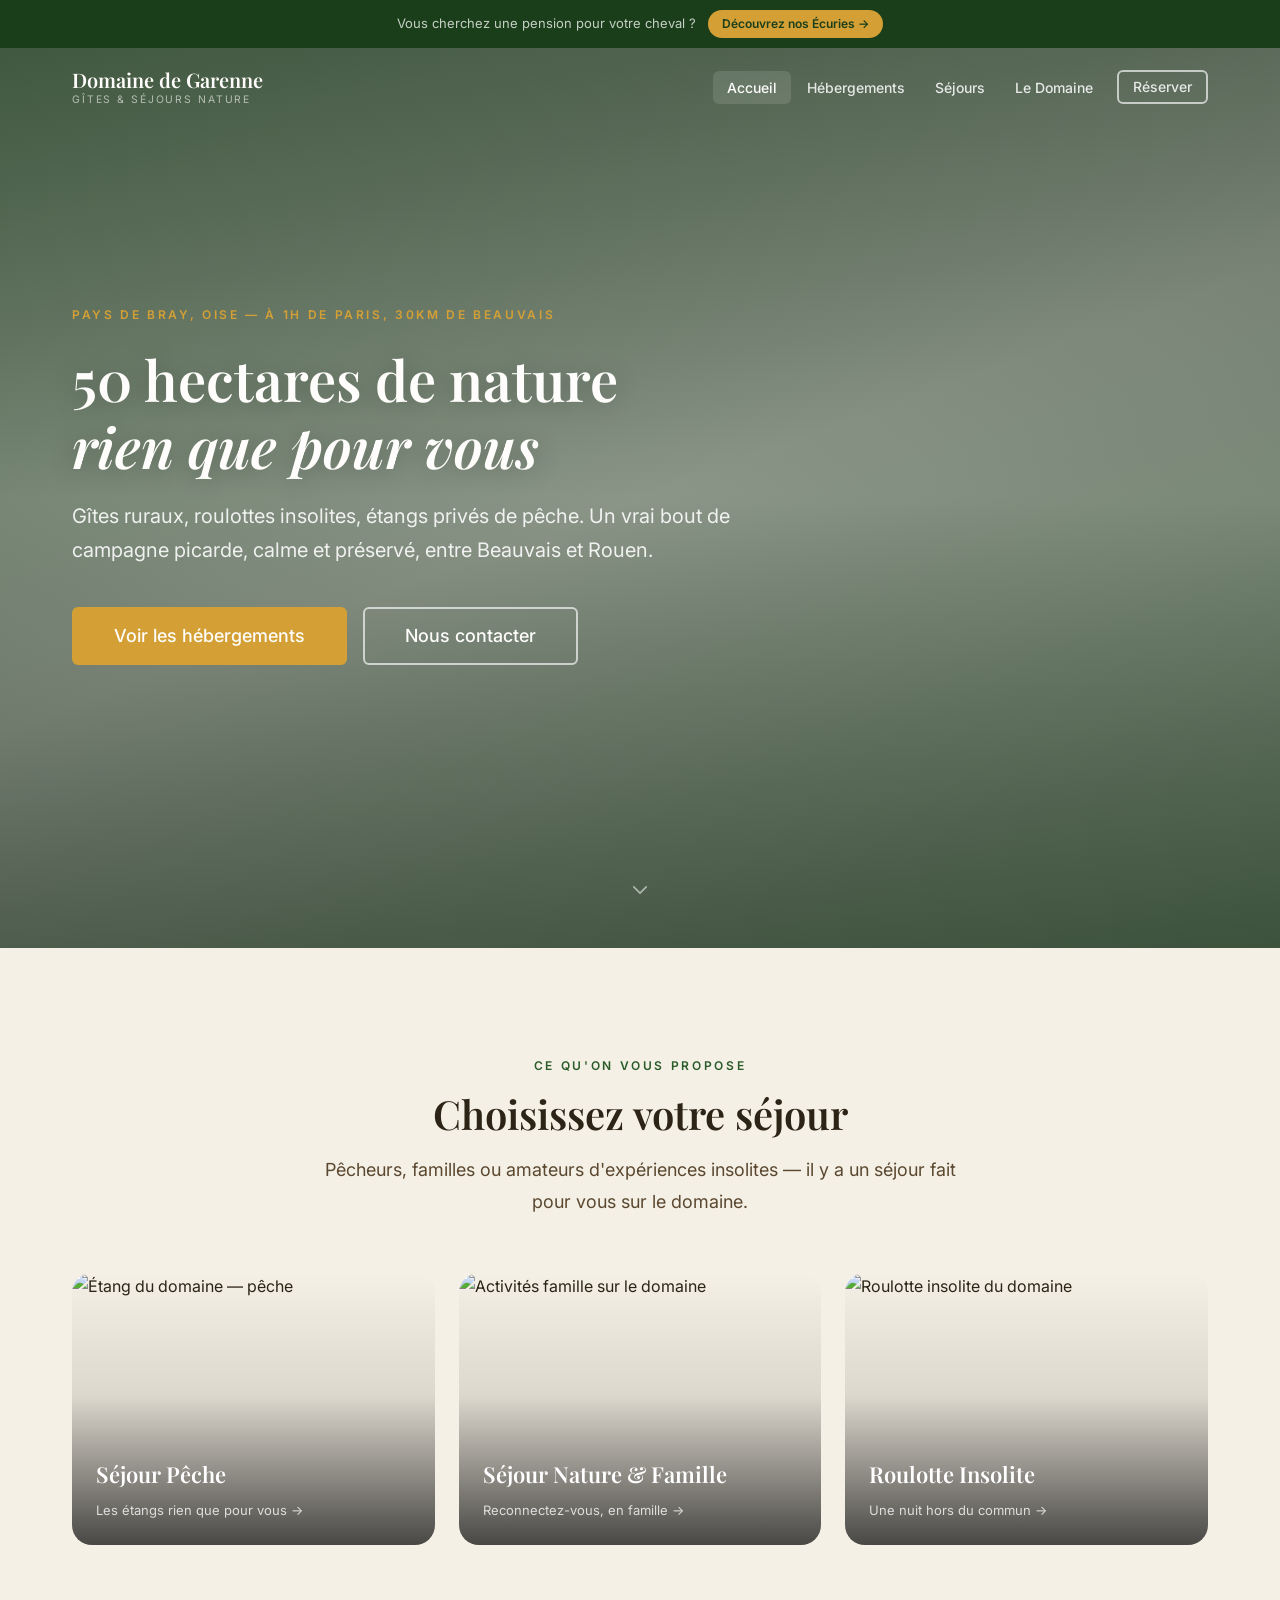
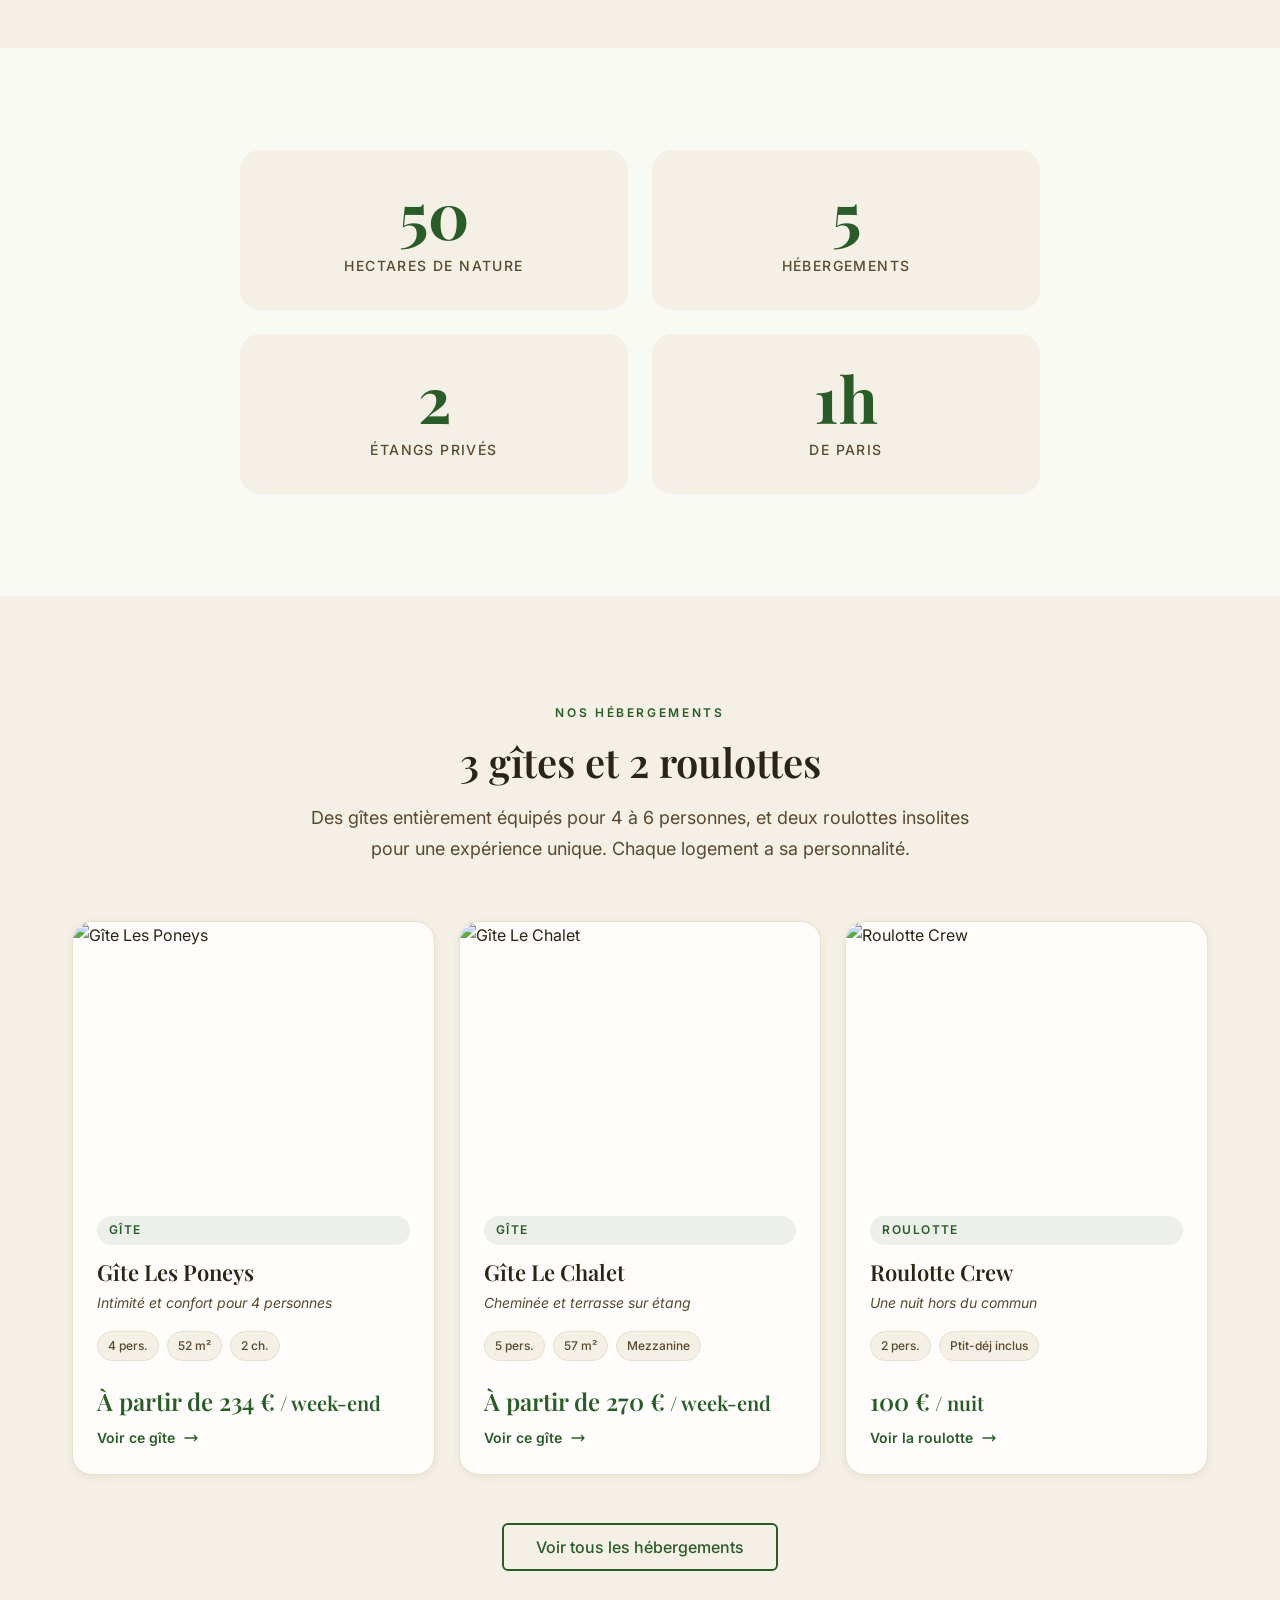
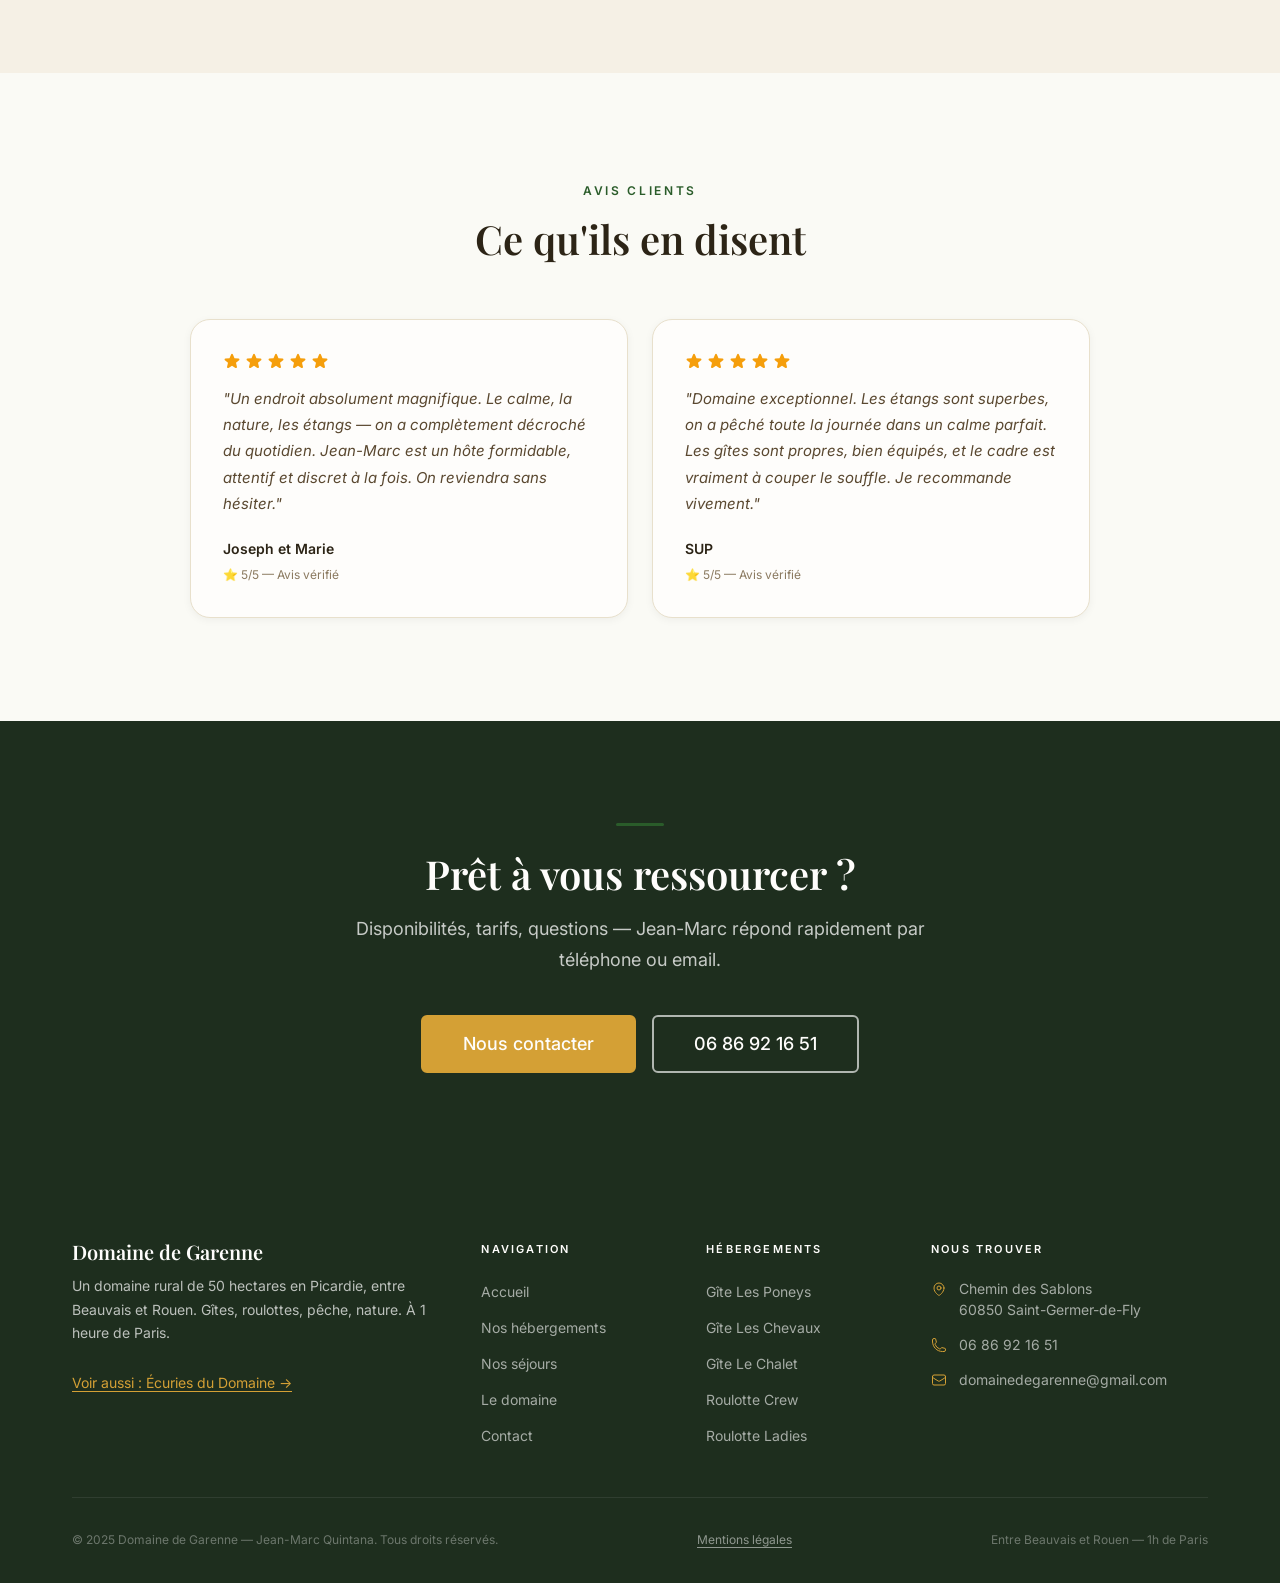
==== sites/gites/index.html @ 54edc9c7 "feat(seo): round out on-page SEO — www canonicalization, OG, breadcrumbs - Canonicalize all gîtes UR" ====
<!DOCTYPE html>
<html lang="fr">
<head>
  <meta charset="UTF-8">
  <meta name="viewport" content="width=device-width, initial-scale=1.0">

  <title>Gîtes du Domaine de Garenne — Pêche & Nature à 1h de Paris</title>
  <meta name="description" content="50 hectares de nature en Pays de Bray, à 1h de Paris. Gîtes ruraux, roulottes insolites, pêche en étangs privés. Accueil familial à Saint-Germer-de-Fly (Oise), entre Beauvais et Rouen.">
  <meta name="keywords" content="gîte Oise, gîte Picardie, pêche Normandie, location vacances nature, roulotte insolite, Saint-Germer-de-Fly">
  <link rel="canonical" href="https://www.domainedegarenne.com/">

  <!-- Open Graph -->
  <meta property="og:type" content="website">
  <meta property="og:locale" content="fr_FR">
  <meta property="og:site_name" content="Gîtes du Domaine de Garenne">
  <meta property="og:url" content="https://www.domainedegarenne.com/">
  <meta property="og:title" content="Gîtes du Domaine de Garenne — 50 hectares de nature à 1h de Paris">
  <meta property="og:description" content="Gîtes ruraux, roulottes insolites, pêche en étangs privés. Un havre de paix en Picardie entre Beauvais et Rouen.">
  <meta property="og:image" content="https://image.jimcdn.com/app/cms/image/transf/none/path/s24de99a107f22e16/backgroundarea/idbaafeb1fdd1b8c5/version/1564490422/image.jpg">
  <meta property="og:image:alt" content="Gîtes du Domaine de Garenne — vue du domaine">

  <meta name="twitter:card" content="summary_large_image">
  <meta name="twitter:title" content="Gîtes du Domaine de Garenne — Nature à 1h de Paris">
  <meta name="twitter:description" content="Gîtes ruraux, roulottes insolites, pêche en étang privé. 50 hectares en Picardie entre Beauvais et Rouen.">
  <meta name="twitter:image" content="https://image.jimcdn.com/app/cms/image/transf/none/path/s24de99a107f22e16/backgroundarea/idbaafeb1fdd1b8c5/version/1564490422/image.jpg">

  <!-- Schema.org — LodgingBusiness -->
  <script type="application/ld+json">
  {
    "@context": "https://schema.org",
    "@type": ["LodgingBusiness", "LocalBusiness"],
    "name": "Gîtes du Domaine de Garenne",
    "description": "Gîtes ruraux et roulottes insolites en pleine nature picarde. 50 hectares, étangs privés, pêche, vélos, familles bienvenues.",
    "url": "https://www.domainedegarenne.com",
    "telephone": "+33686921651",
    "address": {
      "@type": "PostalAddress",
      "streetAddress": "Chemin des Sablons",
      "addressLocality": "Saint-Germer-de-Fly",
      "postalCode": "60850",
      "addressRegion": "Oise",
      "addressCountry": "FR"
    },
    "geo": {
      "@type": "GeoCoordinates",
      "latitude": 49.4391,
      "longitude": 1.7695
    },
    "priceRange": "€€",
    "amenityFeature": [
      { "@type": "LocationFeatureSpecification", "name": "Pêche en étang privé", "value": true },
      { "@type": "LocationFeatureSpecification", "name": "Prêt de vélos", "value": true },
      { "@type": "LocationFeatureSpecification", "name": "Wi-Fi", "value": true },
      { "@type": "LocationFeatureSpecification", "name": "Barbecue", "value": true }
    ],
    "aggregateRating": {
      "@type": "AggregateRating",
      "ratingValue": "5",
      "reviewCount": "2"
    }
  }
  </script>

  <!-- Favicon SVG inline -->
  <link rel="icon" type="image/svg+xml" href="/favicon.svg">
  <link rel="apple-touch-icon" href="/favicon.svg">

  <!-- Google Fonts -->
  <link rel="preconnect" href="https://fonts.googleapis.com">
  <link rel="preconnect" href="https://fonts.gstatic.com" crossorigin>
  <link href="https://fonts.googleapis.com/css2?family=Playfair+Display:ital,wght@0,400;0,600;0,700;1,400;1,600&family=Inter:wght@300;400;500;600&display=swap" rel="stylesheet">

  <!-- Styles -->
  <link rel="stylesheet" href="css/styles.css?v=2">
</head>
<body>

  <!-- Bannière site sœur -->
  <div class="top-banner">
    <p>Vous cherchez une pension pour votre cheval ? <a href="https://ecuries.domainedegarenne.com">Découvrez nos Écuries →</a></p>
  </div>

  <!-- Navigation -->
  <header>
    <nav class="nav nav--transparent" aria-label="Navigation principale">
      <div class="container">
        <div class="nav__inner">

          <a href="index.html" class="nav__logo" aria-label="Accueil — Domaine de Garenne">
            Domaine de Garenne
            <small>Gîtes & Séjours Nature</small>
          </a>

          <ul class="nav__links" role="list">
            <li><a href="index.html" class="nav__link" data-nav-link>Accueil</a></li>
            <li><a href="hebergements.html" class="nav__link" data-nav-link>Hébergements</a></li>
            <li><a href="sejours.html" class="nav__link" data-nav-link>Séjours</a></li>
            <li><a href="domaine.html" class="nav__link" data-nav-link>Le Domaine</a></li>
            <li><a href="contact.html" class="nav__link nav__cta btn btn-outline-white btn-sm" data-nav-link>Réserver</a></li>
          </ul>

          <button class="nav__hamburger" aria-label="Ouvrir le menu" aria-expanded="false" aria-controls="mobile-menu">
            <span></span><span></span><span></span>
          </button>
        </div>
      </div>
    </nav>

    <!-- Menu mobile -->
    <nav id="mobile-menu" class="nav__mobile" aria-label="Menu mobile">
      <a href="index.html" class="nav__mobile-link">Accueil</a>
      <a href="hebergements.html" class="nav__mobile-link">Hébergements</a>
      <a href="sejours.html" class="nav__mobile-link">Séjours</a>
      <a href="domaine.html" class="nav__mobile-link">Le Domaine</a>
      <a href="contact.html" class="nav__mobile-link">Contact & Réservation</a>
      <p class="nav__mobile-phone"><a href="tel:+33686921651">06 86 92 16 51</a></p>
      <p class="nav__mobile-sister">Nos écuries : <a href="https://ecuries.domainedegarenne.com">ecuries.domainedegarenne.com</a></p>
    </nav>
  </header>

  <main>

    <!-- ===== HERO ===== -->
    <section class="hero hero--photo" aria-label="Présentation du domaine" style="background-image:url('https://image.jimcdn.com/app/cms/image/transf/none/path/s24de99a107f22e16/backgroundarea/idbaafeb1fdd1b8c5/version/1564490422/image.jpg');">
      <div class="hero__overlay"></div>

      <div class="hero__content">
        <div class="container">
          <p class="hero__label anim-1">Pays de Bray, Oise — À 1h de Paris, 30km de Beauvais</p>
          <h1 class="hero__title anim-2">
            50 hectares de nature<br>
            <em>rien que pour vous</em>
          </h1>
          <p class="hero__subtitle anim-3">
            Gîtes ruraux, roulottes insolites, étangs privés de pêche.
            Un vrai bout de campagne picarde, calme et préservé, entre Beauvais et Rouen.
          </p>
          <div class="hero__actions anim-4">
            <a href="hebergements.html" class="btn btn-accent btn-lg">Voir les hébergements</a>
            <a href="contact.html" class="btn btn-outline-white btn-lg">Nous contacter</a>
          </div>
        </div>
      </div>

      <button class="hero__scroll" aria-label="Défiler vers le contenu">
        <svg xmlns="http://www.w3.org/2000/svg" fill="none" viewBox="0 0 24 24" stroke-width="2" stroke="currentColor">
          <path stroke-linecap="round" stroke-linejoin="round" d="m19.5 8.25-7.5 7.5-7.5-7.5" />
        </svg>
      </button>
    </section>

    <!-- ===== 3 SÉJOURS TYPES ===== -->
    <section class="section section-alt" id="sejours-apercu">
      <div class="container">
        <div class="section-header reveal">
          <p class="section-header__label">Ce qu'on vous propose</p>
          <h2 class="section-header__title">Choisissez votre séjour</h2>
          <p class="section-header__lead">
            Pêcheurs, familles ou amateurs d'expériences insolites — il y a un séjour fait pour vous sur le domaine.
          </p>
        </div>

        <div class="grid-3">

          <!-- Pêche -->
          <a href="sejours.html#sejour-peche" class="card-sejour-preview reveal" style="text-decoration:none;">
            <img src="https://image.jimcdn.com/app/cms/image/transf/none/path/s24de99a107f22e16/image/i34cbed6a4f7b397c/version/1570009641/image.jpg" alt="Étang du domaine — pêche">
            <div class="card-sejour-preview__overlay">
              <p class="card-sejour-preview__title">Séjour Pêche</p>
              <p class="card-sejour-preview__sub">Les étangs rien que pour vous →</p>
            </div>
          </a>

          <!-- Famille -->
          <a href="sejours.html#sejour-famille" class="card-sejour-preview reveal" style="text-decoration:none;">
            <img src="https://image.jimcdn.com/app/cms/image/transf/none/path/s24de99a107f22e16/image/iaf3ffbf04237d474/version/1570009641/image.jpg" alt="Activités famille sur le domaine">
            <div class="card-sejour-preview__overlay">
              <p class="card-sejour-preview__title">Séjour Nature & Famille</p>
              <p class="card-sejour-preview__sub">Reconnectez-vous, en famille →</p>
            </div>
          </a>

          <!-- Roulotte -->
          <a href="sejours.html#sejour-roulotte" class="card-sejour-preview reveal" style="text-decoration:none;">
            <img src="https://image.jimcdn.com/app/cms/image/transf/none/path/s24de99a107f22e16/image/i2bae39c1472f5c44/version/1564500258/image.png" alt="Roulotte insolite du domaine">
            <div class="card-sejour-preview__overlay">
              <p class="card-sejour-preview__title">Roulotte Insolite</p>
              <p class="card-sejour-preview__sub">Une nuit hors du commun →</p>
            </div>
          </a>

        </div>
      </div>
    </section>

    <!-- ===== CHIFFRES CLÉS ===== -->
    <section class="section">
      <div class="container">
        <div style="display:grid; grid-template-columns: repeat(2, 1fr); gap:1.5rem; max-width:800px; margin:0 auto;" class="reveal">

          <div style="text-align:center; padding:2rem; background:var(--c-bg-warm); border-radius:1.25rem;">
            <div style="font-family:'Playfair Display',serif; font-size:clamp(2.5rem,6vw,4rem); font-weight:700; color:var(--c-primary); line-height:1;">50</div>
            <div style="font-size:0.875rem; color:var(--c-text-mid); margin-top:0.5rem; text-transform:uppercase; letter-spacing:0.1em; font-weight:500;">Hectares de nature</div>
          </div>

          <div style="text-align:center; padding:2rem; background:var(--c-bg-warm); border-radius:1.25rem;">
            <div style="font-family:'Playfair Display',serif; font-size:clamp(2.5rem,6vw,4rem); font-weight:700; color:var(--c-primary); line-height:1;">5</div>
            <div style="font-size:0.875rem; color:var(--c-text-mid); margin-top:0.5rem; text-transform:uppercase; letter-spacing:0.1em; font-weight:500;">Hébergements</div>
          </div>

          <div style="text-align:center; padding:2rem; background:var(--c-bg-warm); border-radius:1.25rem;">
            <div style="font-family:'Playfair Display',serif; font-size:clamp(2.5rem,6vw,4rem); font-weight:700; color:var(--c-primary); line-height:1;">2</div>
            <div style="font-size:0.875rem; color:var(--c-text-mid); margin-top:0.5rem; text-transform:uppercase; letter-spacing:0.1em; font-weight:500;">Étangs privés</div>
          </div>

          <div style="text-align:center; padding:2rem; background:var(--c-bg-warm); border-radius:1.25rem;">
            <div style="font-family:'Playfair Display',serif; font-size:clamp(2.5rem,6vw,4rem); font-weight:700; color:var(--c-primary); line-height:1;">1h</div>
            <div style="font-size:0.875rem; color:var(--c-text-mid); margin-top:0.5rem; text-transform:uppercase; letter-spacing:0.1em; font-weight:500;">De Paris</div>
          </div>

        </div>
      </div>
    </section>

    <!-- ===== APERÇU HÉBERGEMENTS ===== -->
    <section class="section section-alt" id="hebergements-apercu">
      <div class="container">
        <div class="section-header reveal">
          <p class="section-header__label">Nos hébergements</p>
          <h2 class="section-header__title">3 gîtes et 2 roulottes</h2>
          <p class="section-header__lead">
            Des gîtes entièrement équipés pour 4 à 6 personnes, et deux roulottes insolites pour une expérience unique. Chaque logement a sa personnalité.
          </p>
        </div>

        <div class="grid-3">

          <article class="card-hebergement reveal">
            <div class="card-hebergement__image" style="aspect-ratio:4/3;overflow:hidden;">
              <img src="https://image.jimcdn.com/app/cms/image/transf/none/path/s24de99a107f22e16/image/ibaa2f54c5adbf16b/version/1564497065/image.jpg" alt="Gîte Les Poneys" style="width:100%;height:100%;object-fit:cover;display:block;">
            </div>
            <div class="card-hebergement__body">
              <span class="card-hebergement__type">Gîte</span>
              <h3 class="card-hebergement__title">Gîte Les Poneys</h3>
              <p class="card-hebergement__accroche">Intimité et confort pour 4 personnes</p>
              <div class="card-hebergement__badges">
                <span class="badge">4 pers.</span>
                <span class="badge">52 m²</span>
                <span class="badge">2 ch.</span>
              </div>
              <div class="card-hebergement__price">À partir de 234 €<small> / week-end</small></div>
              <a href="hebergements.html" class="card-hebergement__link">
                Voir ce gîte
                <svg xmlns="http://www.w3.org/2000/svg" fill="none" viewBox="0 0 24 24" stroke-width="2" stroke="currentColor" style="width:1rem;height:1rem;"><path stroke-linecap="round" stroke-linejoin="round" d="M17.25 8.25 21 12m0 0-3.75 3.75M21 12H3" /></svg>
              </a>
            </div>
          </article>

          <article class="card-hebergement reveal">
            <div class="card-hebergement__image" style="aspect-ratio:4/3;overflow:hidden;">
              <img src="https://image.jimcdn.com/app/cms/image/transf/none/path/s24de99a107f22e16/image/i42ba05ba27416fc1/version/1564497065/image.jpg" alt="Gîte Le Chalet" style="width:100%;height:100%;object-fit:cover;display:block;">
            </div>
            <div class="card-hebergement__body">
              <span class="card-hebergement__type">Gîte</span>
              <h3 class="card-hebergement__title">Gîte Le Chalet</h3>
              <p class="card-hebergement__accroche">Cheminée et terrasse sur étang</p>
              <div class="card-hebergement__badges">
                <span class="badge">5 pers.</span>
                <span class="badge">57 m²</span>
                <span class="badge">Mezzanine</span>
              </div>
              <div class="card-hebergement__price">À partir de 270 €<small> / week-end</small></div>
              <a href="hebergements.html" class="card-hebergement__link">
                Voir ce gîte
                <svg xmlns="http://www.w3.org/2000/svg" fill="none" viewBox="0 0 24 24" stroke-width="2" stroke="currentColor" style="width:1rem;height:1rem;"><path stroke-linecap="round" stroke-linejoin="round" d="M17.25 8.25 21 12m0 0-3.75 3.75M21 12H3" /></svg>
              </a>
            </div>
          </article>

          <article class="card-hebergement reveal">
            <div class="card-hebergement__image" style="aspect-ratio:4/3;overflow:hidden;">
              <img src="https://image.jimcdn.com/app/cms/image/transf/none/path/s24de99a107f22e16/image/i2bae39c1472f5c44/version/1564500258/image.png" alt="Roulotte Crew" style="width:100%;height:100%;object-fit:cover;display:block;">
            </div>
            <div class="card-hebergement__body">
              <span class="card-hebergement__type">Roulotte</span>
              <h3 class="card-hebergement__title">Roulotte Crew</h3>
              <p class="card-hebergement__accroche">Une nuit hors du commun</p>
              <div class="card-hebergement__badges">
                <span class="badge">2 pers.</span>
                <span class="badge">Ptit-déj inclus</span>
              </div>
              <div class="card-hebergement__price">100 €<small> / nuit</small></div>
              <a href="hebergements.html" class="card-hebergement__link">
                Voir la roulotte
                <svg xmlns="http://www.w3.org/2000/svg" fill="none" viewBox="0 0 24 24" stroke-width="2" stroke="currentColor" style="width:1rem;height:1rem;"><path stroke-linecap="round" stroke-linejoin="round" d="M17.25 8.25 21 12m0 0-3.75 3.75M21 12H3" /></svg>
              </a>
            </div>
          </article>

        </div>

        <div style="text-align:center; margin-top:3rem;" class="reveal">
          <a href="hebergements.html" class="btn btn-secondary">Voir tous les hébergements</a>
        </div>
      </div>
    </section>

    <!-- ===== TÉMOIGNAGES ===== -->
    <section class="section" id="avis">
      <div class="container">
        <div class="section-header reveal">
          <p class="section-header__label">Avis clients</p>
          <h2 class="section-header__title">Ce qu'ils en disent</h2>
        </div>

        <div class="grid-2" style="max-width:900px; margin:0 auto;">

          <article class="testimonial reveal">
            <div class="testimonial__stars">
              <svg viewBox="0 0 24 24" fill="currentColor"><path fill-rule="evenodd" d="M10.788 3.21c.448-1.077 1.976-1.077 2.424 0l2.082 5.006 5.404.434c1.164.093 1.636 1.545.749 2.305l-4.117 3.527 1.257 5.273c.271 1.136-.964 2.033-1.96 1.425L12 18.354 7.373 21.18c-.996.608-2.231-.29-1.96-1.425l1.257-5.273-4.117-3.527c-.887-.76-.415-2.212.749-2.305l5.404-.434 2.082-5.005Z" clip-rule="evenodd" /></svg>
              <svg viewBox="0 0 24 24" fill="currentColor"><path fill-rule="evenodd" d="M10.788 3.21c.448-1.077 1.976-1.077 2.424 0l2.082 5.006 5.404.434c1.164.093 1.636 1.545.749 2.305l-4.117 3.527 1.257 5.273c.271 1.136-.964 2.033-1.96 1.425L12 18.354 7.373 21.18c-.996.608-2.231-.29-1.96-1.425l1.257-5.273-4.117-3.527c-.887-.76-.415-2.212.749-2.305l5.404-.434 2.082-5.005Z" clip-rule="evenodd" /></svg>
              <svg viewBox="0 0 24 24" fill="currentColor"><path fill-rule="evenodd" d="M10.788 3.21c.448-1.077 1.976-1.077 2.424 0l2.082 5.006 5.404.434c1.164.093 1.636 1.545.749 2.305l-4.117 3.527 1.257 5.273c.271 1.136-.964 2.033-1.96 1.425L12 18.354 7.373 21.18c-.996.608-2.231-.29-1.96-1.425l1.257-5.273-4.117-3.527c-.887-.76-.415-2.212.749-2.305l5.404-.434 2.082-5.005Z" clip-rule="evenodd" /></svg>
              <svg viewBox="0 0 24 24" fill="currentColor"><path fill-rule="evenodd" d="M10.788 3.21c.448-1.077 1.976-1.077 2.424 0l2.082 5.006 5.404.434c1.164.093 1.636 1.545.749 2.305l-4.117 3.527 1.257 5.273c.271 1.136-.964 2.033-1.96 1.425L12 18.354 7.373 21.18c-.996.608-2.231-.29-1.96-1.425l1.257-5.273-4.117-3.527c-.887-.76-.415-2.212.749-2.305l5.404-.434 2.082-5.005Z" clip-rule="evenodd" /></svg>
              <svg viewBox="0 0 24 24" fill="currentColor"><path fill-rule="evenodd" d="M10.788 3.21c.448-1.077 1.976-1.077 2.424 0l2.082 5.006 5.404.434c1.164.093 1.636 1.545.749 2.305l-4.117 3.527 1.257 5.273c.271 1.136-.964 2.033-1.96 1.425L12 18.354 7.373 21.18c-.996.608-2.231-.29-1.96-1.425l1.257-5.273-4.117-3.527c-.887-.76-.415-2.212.749-2.305l5.404-.434 2.082-5.005Z" clip-rule="evenodd" /></svg>
            </div>
            <blockquote>
              <p class="testimonial__text">
                "Un endroit absolument magnifique. Le calme, la nature, les étangs — on a complètement décroché du quotidien. Jean-Marc est un hôte formidable, attentif et discret à la fois. On reviendra sans hésiter."
              </p>
            </blockquote>
            <p class="testimonial__author">Joseph et Marie</p>
            <p class="testimonial__platform">⭐ 5/5 — Avis vérifié</p>
          </article>

          <article class="testimonial reveal">
            <div class="testimonial__stars">
              <svg viewBox="0 0 24 24" fill="currentColor"><path fill-rule="evenodd" d="M10.788 3.21c.448-1.077 1.976-1.077 2.424 0l2.082 5.006 5.404.434c1.164.093 1.636 1.545.749 2.305l-4.117 3.527 1.257 5.273c.271 1.136-.964 2.033-1.96 1.425L12 18.354 7.373 21.18c-.996.608-2.231-.29-1.96-1.425l1.257-5.273-4.117-3.527c-.887-.76-.415-2.212.749-2.305l5.404-.434 2.082-5.005Z" clip-rule="evenodd" /></svg>
              <svg viewBox="0 0 24 24" fill="currentColor"><path fill-rule="evenodd" d="M10.788 3.21c.448-1.077 1.976-1.077 2.424 0l2.082 5.006 5.404.434c1.164.093 1.636 1.545.749 2.305l-4.117 3.527 1.257 5.273c.271 1.136-.964 2.033-1.96 1.425L12 18.354 7.373 21.18c-.996.608-2.231-.29-1.96-1.425l1.257-5.273-4.117-3.527c-.887-.76-.415-2.212.749-2.305l5.404-.434 2.082-5.005Z" clip-rule="evenodd" /></svg>
              <svg viewBox="0 0 24 24" fill="currentColor"><path fill-rule="evenodd" d="M10.788 3.21c.448-1.077 1.976-1.077 2.424 0l2.082 5.006 5.404.434c1.164.093 1.636 1.545.749 2.305l-4.117 3.527 1.257 5.273c.271 1.136-.964 2.033-1.96 1.425L12 18.354 7.373 21.18c-.996.608-2.231-.29-1.96-1.425l1.257-5.273-4.117-3.527c-.887-.76-.415-2.212.749-2.305l5.404-.434 2.082-5.005Z" clip-rule="evenodd" /></svg>
              <svg viewBox="0 0 24 24" fill="currentColor"><path fill-rule="evenodd" d="M10.788 3.21c.448-1.077 1.976-1.077 2.424 0l2.082 5.006 5.404.434c1.164.093 1.636 1.545.749 2.305l-4.117 3.527 1.257 5.273c.271 1.136-.964 2.033-1.96 1.425L12 18.354 7.373 21.18c-.996.608-2.231-.29-1.96-1.425l1.257-5.273-4.117-3.527c-.887-.76-.415-2.212.749-2.305l5.404-.434 2.082-5.005Z" clip-rule="evenodd" /></svg>
              <svg viewBox="0 0 24 24" fill="currentColor"><path fill-rule="evenodd" d="M10.788 3.21c.448-1.077 1.976-1.077 2.424 0l2.082 5.006 5.404.434c1.164.093 1.636 1.545.749 2.305l-4.117 3.527 1.257 5.273c.271 1.136-.964 2.033-1.96 1.425L12 18.354 7.373 21.18c-.996.608-2.231-.29-1.96-1.425l1.257-5.273-4.117-3.527c-.887-.76-.415-2.212.749-2.305l5.404-.434 2.082-5.005Z" clip-rule="evenodd" /></svg>
            </div>
            <blockquote>
              <p class="testimonial__text">
                "Domaine exceptionnel. Les étangs sont superbes, on a pêché toute la journée dans un calme parfait. Les gîtes sont propres, bien équipés, et le cadre est vraiment à couper le souffle. Je recommande vivement."
              </p>
            </blockquote>
            <p class="testimonial__author">SUP</p>
            <p class="testimonial__platform">⭐ 5/5 — Avis vérifié</p>
          </article>

        </div>
      </div>
    </section>

    <!-- ===== CTA FINAL ===== -->
    <section class="section section-dark" style="text-align:center;">
      <div class="container">
        <div class="reveal" style="max-width:600px; margin:0 auto;">
          <div class="divider divider--center"></div>
          <h2 style="color:var(--c-white); margin-bottom:1rem;">Prêt à vous ressourcer ?</h2>
          <p style="color:rgba(255,255,255,0.75); font-size:1.125rem; margin-bottom:2.5rem; line-height:1.7;">
            Disponibilités, tarifs, questions — Jean-Marc répond rapidement par téléphone ou email.
          </p>
          <div style="display:flex; flex-wrap:wrap; gap:1rem; justify-content:center;">
            <a href="contact.html" class="btn btn-accent btn-lg">Nous contacter</a>
            <a href="tel:+33686921651" class="btn btn-outline-white btn-lg">06 86 92 16 51</a>
          </div>
        </div>
      </div>
    </section>

  </main>

  <!-- Footer -->
  <footer class="footer">
    <div class="container">
      <div class="footer__grid">

        <div class="footer__brand">
          <h3>Domaine de Garenne</h3>
          <p>Un domaine rural de 50 hectares en Picardie, entre Beauvais et Rouen. Gîtes, roulottes, pêche, nature. À 1 heure de Paris.</p>
          <a href="https://ecuries.domainedegarenne.com" style="font-size:0.875rem; color:var(--c-accent); text-decoration:underline; text-underline-offset:3px;">Voir aussi : Écuries du Domaine →</a>
        </div>

        <div>
          <p class="footer__heading">Navigation</p>
          <nav class="footer__nav" aria-label="Navigation bas de page">
            <a href="index.html">Accueil</a>
            <a href="hebergements.html">Nos hébergements</a>
            <a href="sejours.html">Nos séjours</a>
            <a href="domaine.html">Le domaine</a>
            <a href="contact.html">Contact</a>
          </nav>
        </div>

        <div>
          <p class="footer__heading">Hébergements</p>
          <nav class="footer__nav" aria-label="Hébergements">
            <a href="hebergements.html">Gîte Les Poneys</a>
            <a href="hebergements.html">Gîte Les Chevaux</a>
            <a href="hebergements.html">Gîte Le Chalet</a>
            <a href="hebergements.html">Roulotte Crew</a>
            <a href="hebergements.html">Roulotte Ladies</a>
          </nav>
        </div>

        <div>
          <p class="footer__heading">Nous trouver</p>
          <address style="font-style:normal;">
            <p class="footer__contact-item">
              <svg xmlns="http://www.w3.org/2000/svg" fill="none" viewBox="0 0 24 24" stroke-width="1.5" stroke="currentColor"><path stroke-linecap="round" stroke-linejoin="round" d="M15 10.5a3 3 0 1 1-6 0 3 3 0 0 1 6 0Z" /><path stroke-linecap="round" stroke-linejoin="round" d="M19.5 10.5c0 7.142-7.5 11.25-7.5 11.25S4.5 17.642 4.5 10.5a7.5 7.5 0 1 1 15 0Z" /></svg>
              Chemin des Sablons<br>60850 Saint-Germer-de-Fly
            </p>
            <p class="footer__contact-item">
              <svg xmlns="http://www.w3.org/2000/svg" fill="none" viewBox="0 0 24 24" stroke-width="1.5" stroke="currentColor"><path stroke-linecap="round" stroke-linejoin="round" d="M2.25 6.75c0 8.284 6.716 15 15 15h2.25a2.25 2.25 0 0 0 2.25-2.25v-1.372c0-.516-.351-.966-.852-1.091l-4.423-1.106c-.44-.11-.902.055-1.173.417l-.97 1.293c-.282.376-.769.542-1.21.38a12.035 12.035 0 0 1-7.143-7.143c-.162-.441.004-.928.38-1.21l1.293-.97c.363-.271.527-.734.417-1.173L6.963 3.102a1.125 1.125 0 0 0-1.091-.852H4.5A2.25 2.25 0 0 0 2.25 4.5v2.25Z" /></svg>
              <a href="tel:+33686921651">06 86 92 16 51</a>
            </p>
            <p class="footer__contact-item">
              <svg xmlns="http://www.w3.org/2000/svg" fill="none" viewBox="0 0 24 24" stroke-width="1.5" stroke="currentColor"><path stroke-linecap="round" stroke-linejoin="round" d="M21.75 6.75v10.5a2.25 2.25 0 0 1-2.25 2.25h-15a2.25 2.25 0 0 1-2.25-2.25V6.75m19.5 0A2.25 2.25 0 0 0 19.5 4.5h-15a2.25 2.25 0 0 0-2.25 2.25m19.5 0v.243a2.25 2.25 0 0 1-1.07 1.916l-7.5 4.615a2.25 2.25 0 0 1-2.36 0L3.32 8.91a2.25 2.25 0 0 1-1.07-1.916V6.75" /></svg>
              <a href="mailto:domainedegarenne@gmail.com">domainedegarenne@gmail.com</a>
            </p>
          </address>
        </div>

      </div>

      <div class="footer__bottom">
        <p>© 2025 Domaine de Garenne — Jean-Marc Quintana. Tous droits réservés.</p>
        <a href="mentions-legales.html" style="color:rgba(255,255,255,0.5);text-decoration:underline;text-underline-offset:3px;font-size:0.75rem;">Mentions légales</a>
        <p>Entre Beauvais et Rouen — 1h de Paris</p>
      </div>
    </div>
  </footer>

  <script src="js/main.js?v=2"></script>
</body>
</html>
---- sites/gites/css/styles.css ----
/*
 * ============================================================
 * GÎTES DU DOMAINE DE GARENNE — Feuille de styles
 * Inclut les styles partagés + palette spécifique gîtes
 * ============================================================
 */

/* ===== GOOGLE FONTS ===== */
@import url('https://fonts.googleapis.com/css2?family=Playfair+Display:ital,wght@0,400;0,600;0,700;1,400;1,600&family=Inter:wght@300;400;500;600&display=swap');

/* ===== PALETTE GÎTES ===== */
:root {
  /* Verts naturels + chaud terreux */
  --c-primary:       #2A5C2A;   /* Vert forêt */
  --c-primary-light: #3A7A3A;
  --c-primary-dark:  #1A3E1A;
  --c-primary-rgb:   42, 92, 42;

  --c-secondary:       #8B6B35; /* Brun bois */
  --c-secondary-light: #A07B45;

  --c-accent:        #D4A035;   /* Ambre / dorure pour CTA et highlights */

  /* Fonds */
  --c-bg:       #FAFAF5;        /* Blanc cassé légèrement chaud */
  --c-bg-warm:  #F5F0E5;        /* Beige chaud — sections alternées */
  --c-bg-dark:  #1E2E1E;        /* Footer sombre vert-brun */
  --c-white:    #FEFDFB;

  /* Texte */
  --c-text:       #2C2416;      /* Brun foncé — corps de texte */
  --c-text-mid:   #5A4830;      /* Brun moyen */
  --c-text-light: #8B7A60;      /* Brun clair / labels */

  /* Bordures */
  --c-border: #E8E0CC;

  /* Placeholder photos */
  --c-ph-1: #3A6A3A;
  --c-ph-2: #4A7A5A;
  --c-ph-3: #5A8A6A;
  --c-ph-4: #8B7A4A;
  --c-ph-5: #9B8A5A;
}

/* ===== IMPORT BASE PARTAGÉE ===== */
/* IMPORTANT: Copie synchronisée depuis /sites/shared/css/base.css
   Mettre à jour les deux fichiers ensemble si modification.
   En production, les deux sites sont déployés séparément donc
   chaque site doit être autonome. */

/* — Reset & base — */
*, *::before, *::after { box-sizing: border-box; margin: 0; padding: 0; }

html { scroll-behavior: smooth; -webkit-text-size-adjust: 100%; }

body {
  font-family: 'Inter', system-ui, -apple-system, sans-serif;
  font-size: 1rem;
  line-height: 1.7;
  color: var(--c-text);
  background-color: var(--c-bg);
  -webkit-font-smoothing: antialiased;
}

img, video { max-width: 100%; height: auto; display: block; }
a { color: inherit; text-decoration: none; }
ul, ol { list-style: none; }
button, input, textarea, select { font: inherit; }

/* — Typographie — */
h1, h2, h3, h4, h5, h6 {
  font-family: 'Playfair Display', Georgia, serif;
  line-height: 1.2;
  color: var(--c-text);
  font-weight: 600;
}

h1 { font-size: clamp(2rem, 5vw, 3.5rem); }
h2 { font-size: clamp(1.625rem, 3.5vw, 2.5rem); }
h3 { font-size: clamp(1.25rem, 2.5vw, 1.875rem); }
h4 { font-size: clamp(1.125rem, 2vw, 1.375rem); }

p { margin-bottom: 0; }

/* — Layout — */
.container {
  width: 100%;
  max-width: 1200px;
  margin-inline: auto;
  padding-inline: clamp(1rem, 5vw, 2rem);
}

.section { padding-block: clamp(4rem, 8vw, 8rem); }
.section-alt { background-color: var(--c-bg-warm); }
.section-dark { background-color: var(--c-bg-dark); color: var(--c-white); }
.section-dark h1, .section-dark h2, .section-dark h3, .section-dark h4 { color: var(--c-white); }

.grid-2 { display: grid; grid-template-columns: 1fr; gap: 1.5rem; }
@media (min-width: 768px) { .grid-2 { grid-template-columns: repeat(2, 1fr); } }

.grid-3 { display: grid; grid-template-columns: 1fr; gap: 1.5rem; }
@media (min-width: 640px)  { .grid-3 { grid-template-columns: repeat(2, 1fr); } }
@media (min-width: 1024px) { .grid-3 { grid-template-columns: repeat(3, 1fr); } }

/* — Placeholders photos — */
.photo-ph {
  position: relative;
  width: 100%;
  overflow: hidden;
  border-radius: 0.75rem;
  background-color: var(--c-primary);
}
.photo-ph--ratio-4-3  { aspect-ratio: 4 / 3; }
.photo-ph--ratio-16-9 { aspect-ratio: 16 / 9; }
.photo-ph--ratio-3-2  { aspect-ratio: 3 / 2; }
.photo-ph--ratio-1-1  { aspect-ratio: 1 / 1; }
.photo-ph--tall       { aspect-ratio: 2 / 3; }
.photo-ph--hero       { aspect-ratio: unset; min-height: 60vh; }

.photo-ph__inner {
  position: absolute;
  inset: 0;
  display: flex;
  flex-direction: column;
  align-items: center;
  justify-content: center;
  gap: 0.75rem;
  color: rgba(255,255,255,0.65);
  font-size: 0.8125rem;
  letter-spacing: 0.08em;
  text-align: center;
  padding: 1rem;
  text-transform: uppercase;
}

.photo-ph__inner svg {
  width: 2.25rem;
  height: 2.25rem;
  opacity: 0.4;
}

/* — Boutons — */
.btn {
  display: inline-flex;
  align-items: center;
  justify-content: center;
  gap: 0.5rem;
  padding: 0.875rem 2rem;
  font-size: 1rem;
  font-weight: 500;
  border-radius: 0.375rem;
  cursor: pointer;
  transition: all 250ms ease;
  border: 2px solid transparent;
  white-space: nowrap;
  line-height: 1;
}

.btn:focus-visible { outline: 3px solid var(--c-primary); outline-offset: 3px; }

.btn-primary {
  background-color: var(--c-primary);
  color: var(--c-white);
  border-color: var(--c-primary);
}
.btn-primary:hover {
  background-color: var(--c-primary-dark);
  border-color: var(--c-primary-dark);
  transform: translateY(-1px);
  box-shadow: 0 4px 12px rgba(42,92,42,0.3);
}

.btn-secondary {
  background-color: transparent;
  color: var(--c-primary);
  border-color: var(--c-primary);
}
.btn-secondary:hover {
  background-color: var(--c-primary);
  color: var(--c-white);
}

.btn-accent {
  background-color: var(--c-accent);
  color: var(--c-white);
  border-color: var(--c-accent);
}
.btn-accent:hover {
  background-color: #B8882A;
  border-color: #B8882A;
  transform: translateY(-1px);
  box-shadow: 0 4px 12px rgba(212,160,53,0.35);
}

.btn-outline-white {
  background-color: transparent;
  color: var(--c-white);
  border-color: rgba(255,255,255,0.65);
}
.btn-outline-white:hover {
  background-color: var(--c-white);
  color: var(--c-primary);
  border-color: var(--c-white);
}

.btn-lg { padding: 1.125rem 2.5rem; font-size: 1.125rem; }
.btn-sm { padding: 0.5rem 1.25rem; font-size: 0.875rem; }

/* — Navigation — */
.nav {
  position: fixed; top: 0; left: 0; right: 0;
  z-index: 100;
  transition: background-color 250ms ease, box-shadow 250ms ease, padding 250ms ease;
  padding: 1.25rem 0;
}
.nav--transparent { background-color: transparent; }
.nav--solid {
  background-color: var(--c-white);
  box-shadow: 0 1px 8px rgba(0,0,0,0.08);
  padding: 0.875rem 0;
}

.nav__inner {
  display: flex;
  align-items: center;
  justify-content: space-between;
  gap: 1rem;
}

.nav__logo {
  font-family: 'Playfair Display', serif;
  font-size: 1.25rem;
  font-weight: 600;
  color: var(--c-white);
  transition: color 150ms ease;
  flex-shrink: 0;
  line-height: 1.2;
}
.nav--solid .nav__logo { color: var(--c-text); }

.nav__logo small {
  display: block;
  font-family: 'Inter', sans-serif;
  font-size: 0.65rem;
  font-weight: 400;
  letter-spacing: 0.18em;
  text-transform: uppercase;
  opacity: 0.6;
  margin-top: 0.125rem;
}

.nav__links {
  display: none;
  align-items: center;
  gap: 0.125rem;
}
@media (min-width: 768px) { .nav__links { display: flex; } }

.nav__link {
  font-size: 0.875rem;
  font-weight: 500;
  color: rgba(255,255,255,0.85);
  padding: 0.5rem 0.875rem;
  border-radius: 0.375rem;
  transition: all 150ms ease;
  white-space: nowrap;
}
.nav__link:hover, .nav__link--active {
  color: var(--c-white);
  background-color: rgba(255,255,255,0.12);
}
.nav--solid .nav__link { color: var(--c-text-mid); }
.nav--solid .nav__link:hover,
.nav--solid .nav__link--active { color: var(--c-primary); background-color: rgba(42,92,42,0.06); }

.nav__cta { margin-left: 0.5rem; }

.nav__phone {
  display: none;
  font-size: 0.875rem;
  font-weight: 600;
  color: var(--c-white);
  transition: color 150ms ease;
}
@media (min-width: 1024px) { .nav__phone { display: block; } }
.nav--solid .nav__phone { color: var(--c-primary); }

.nav__hamburger {
  display: flex;
  flex-direction: column;
  gap: 5px;
  padding: 0.5rem;
  cursor: pointer;
  border: none;
  background: transparent;
  border-radius: 0.375rem;
}
@media (min-width: 768px) { .nav__hamburger { display: none; } }

.nav__hamburger span {
  display: block;
  width: 24px; height: 2px;
  background-color: var(--c-white);
  border-radius: 2px;
  transition: all 250ms ease;
  transform-origin: center;
}
.nav--solid .nav__hamburger span { background-color: var(--c-text); }
.nav__hamburger.is-open span:nth-child(1) { transform: translateY(7px) rotate(45deg); }
.nav__hamburger.is-open span:nth-child(2) { opacity: 0; transform: scaleX(0); }
.nav__hamburger.is-open span:nth-child(3) { transform: translateY(-7px) rotate(-45deg); }

.nav__mobile {
  display: none;
  position: fixed; top: 0; left: 0; right: 0; bottom: 0;
  background-color: var(--c-bg-dark);
  z-index: 99;
  padding: 6rem 2rem 2rem;
  flex-direction: column;
  gap: 0;
  overflow-y: auto;
}
.nav__mobile.is-open { display: flex; }

.nav__mobile-link {
  font-family: 'Playfair Display', serif;
  font-size: 1.75rem;
  color: var(--c-white);
  padding: 1rem 0;
  border-bottom: 1px solid rgba(255,255,255,0.08);
  transition: color 150ms ease;
}
.nav__mobile-link:hover { color: var(--c-accent); }

.nav__mobile-phone {
  margin-top: 2.5rem;
  font-size: 1.125rem;
  font-weight: 600;
  color: var(--c-accent);
}

.nav__mobile-sister {
  margin-top: 1rem;
  font-size: 0.875rem;
  color: rgba(255,255,255,0.5);
}
.nav__mobile-sister a { color: rgba(255,255,255,0.75); text-decoration: underline; }

/* — Hero — */
.hero {
  position: relative;
  min-height: 100vh;
  display: flex;
  align-items: center;
  overflow: hidden;
}
.hero__bg { position: absolute; inset: 0; z-index: 0; }
.hero__overlay {
  position: absolute; inset: 0;
  background: linear-gradient(
    160deg,
    rgba(26,62,26,0.65) 0%,
    rgba(26,62,26,0.30) 50%,
    rgba(26,62,26,0.60) 100%
  );
  z-index: 1;
}
.hero__content {
  position: relative; z-index: 2;
  width: 100%;
  padding-top: 6rem;
  padding-bottom: 8rem;
}
.hero__label {
  display: inline-block;
  font-size: 0.75rem;
  font-weight: 600;
  letter-spacing: 0.22em;
  text-transform: uppercase;
  color: var(--c-accent);
  margin-bottom: 1.25rem;
}
.hero__title {
  color: var(--c-white);
  margin-bottom: 1.25rem;
  text-shadow: 0 2px 24px rgba(0,0,0,0.25);
}
.hero__subtitle {
  font-size: clamp(1rem, 2vw, 1.25rem);
  color: rgba(255,255,255,0.88);
  max-width: 44rem;
  margin-bottom: 2.5rem;
  line-height: 1.7;
}
.hero__actions {
  display: flex;
  flex-wrap: wrap;
  gap: 1rem;
  align-items: center;
}

.hero__scroll {
  position: absolute;
  bottom: 2.5rem; left: 50%;
  transform: translateX(-50%);
  z-index: 2;
  display: flex;
  flex-direction: column;
  align-items: center;
  gap: 0.5rem;
  color: rgba(255,255,255,0.55);
  font-size: 0.6875rem;
  letter-spacing: 0.15em;
  text-transform: uppercase;
  animation: bounce 2.5s ease-in-out infinite;
  cursor: pointer;
  background: none;
  border: none;
  padding: 0.5rem;
}
.hero__scroll svg { width: 1.25rem; height: 1.25rem; }
@keyframes bounce {
  0%, 100% { transform: translateX(-50%) translateY(0); }
  50% { transform: translateX(-50%) translateY(-8px); }
}

/* — Section header — */
.section-header {
  text-align: center;
  max-width: 42rem;
  margin-inline: auto;
  margin-bottom: 3.5rem;
}
.section-header__label {
  display: inline-block;
  font-size: 0.75rem;
  font-weight: 600;
  letter-spacing: 0.22em;
  text-transform: uppercase;
  color: var(--c-primary);
  margin-bottom: 0.875rem;
}
.section-header__title { margin-bottom: 1rem; }
.section-header__lead {
  font-size: 1.125rem;
  color: var(--c-text-mid);
  line-height: 1.75;
}

/* — Cards hébergements — */
.card-hebergement {
  background: var(--c-white);
  border-radius: 1.25rem;
  overflow: hidden;
  box-shadow: 0 2px 8px rgba(0,0,0,0.06);
  border: 1px solid var(--c-border);
  transition: box-shadow 250ms ease, transform 250ms ease;
  display: flex;
  flex-direction: column;
}
.card-hebergement:hover {
  box-shadow: 0 12px 32px rgba(0,0,0,0.12);
  transform: translateY(-4px);
}

.card-hebergement__image { overflow: hidden; flex-shrink: 0; }
.card-hebergement__image .photo-ph { border-radius: 0; }

.card-hebergement__body {
  padding: 1.5rem;
  flex: 1;
  display: flex;
  flex-direction: column;
}

.card-hebergement__type {
  display: inline-block;
  font-size: 0.75rem;
  font-weight: 600;
  letter-spacing: 0.12em;
  text-transform: uppercase;
  color: var(--c-primary);
  background-color: rgba(42,92,42,0.08);
  padding: 0.25rem 0.75rem;
  border-radius: 99px;
  margin-bottom: 0.875rem;
}

.card-hebergement__title {
  font-family: 'Playfair Display', serif;
  font-size: 1.375rem;
  font-weight: 600;
  margin-bottom: 0.375rem;
  color: var(--c-text);
}

.card-hebergement__accroche {
  font-size: 0.875rem;
  color: var(--c-text-mid);
  font-style: italic;
  margin-bottom: 1rem;
}

.card-hebergement__badges {
  display: flex;
  flex-wrap: wrap;
  gap: 0.5rem;
  margin-bottom: 1.25rem;
}

.badge {
  display: inline-flex;
  align-items: center;
  gap: 0.375rem;
  font-size: 0.75rem;
  font-weight: 500;
  color: var(--c-text-mid);
  background-color: var(--c-bg-warm);
  padding: 0.25rem 0.625rem;
  border-radius: 99px;
  border: 1px solid var(--c-border);
}
.badge svg { width: 0.875rem; height: 0.875rem; }

.card-hebergement__desc {
  font-size: 0.875rem;
  color: var(--c-text-mid);
  line-height: 1.7;
  margin-bottom: 1.25rem;
  flex: 1;
}

.card-hebergement__price {
  font-family: 'Playfair Display', serif;
  font-size: 1.5rem;
  font-weight: 600;
  color: var(--c-primary);
  margin-bottom: 0.25rem;
}
.card-hebergement__price-note {
  font-size: 0.75rem;
  color: var(--c-text-light);
  margin-bottom: 1.25rem;
}

.card-hebergement__animaux {
  font-size: 0.75rem;
  color: var(--c-text-light);
  margin-bottom: 1.25rem;
  padding-top: 0.75rem;
  border-top: 1px solid var(--c-border);
}

.card-hebergement__link {
  display: inline-flex;
  align-items: center;
  gap: 0.5rem;
  font-size: 0.875rem;
  font-weight: 600;
  color: var(--c-primary);
  transition: gap 150ms ease;
  margin-top: auto;
}
.card-hebergement__link:hover { gap: 0.875rem; }
.card-hebergement__link svg { width: 1rem; height: 1rem; }

/* — Feature blocks — */
.feature {
  display: flex;
  flex-direction: column;
  align-items: flex-start;
  gap: 1rem;
  padding: 1.75rem;
  background: var(--c-white);
  border-radius: 1.25rem;
  border: 1px solid var(--c-border);
  transition: box-shadow 250ms ease, transform 250ms ease;
}
.feature:hover { box-shadow: 0 8px 24px rgba(0,0,0,0.08); transform: translateY(-2px); }

.feature__icon {
  width: 3rem; height: 3rem;
  border-radius: 0.75rem;
  background-color: rgba(42,92,42,0.08);
  display: flex; align-items: center; justify-content: center;
  flex-shrink: 0;
}
.feature__icon svg { width: 1.5rem; height: 1.5rem; color: var(--c-primary); }

.feature__title {
  font-family: 'Playfair Display', serif;
  font-size: 1.125rem;
  font-weight: 600;
  margin-bottom: 0.375rem;
}
.feature__text { font-size: 0.875rem; color: var(--c-text-mid); line-height: 1.65; }

/* — Séjours cards — */
.card-sejour {
  background: var(--c-white);
  border-radius: 1.25rem;
  overflow: hidden;
  border: 1px solid var(--c-border);
  box-shadow: 0 2px 8px rgba(0,0,0,0.05);
  transition: box-shadow 250ms ease, transform 250ms ease;
  display: flex;
  flex-direction: column;
}
.card-sejour:hover { box-shadow: 0 12px 32px rgba(0,0,0,0.1); transform: translateY(-3px); }

.card-sejour--indisponible { opacity: 0.75; }
.card-sejour--indisponible:hover { transform: none; box-shadow: 0 2px 8px rgba(0,0,0,0.05); }

.card-sejour__header {
  padding: 2rem 1.75rem 1.5rem;
  background: linear-gradient(135deg, var(--c-primary) 0%, var(--c-primary-light) 100%);
  color: var(--c-white);
}
.card-sejour--indisponible .card-sejour__header {
  background: linear-gradient(135deg, #6B5A45 0%, #8B7A5A 100%);
}

.card-sejour__soon-badge {
  display: inline-block;
  font-size: 0.6875rem;
  font-weight: 600;
  letter-spacing: 0.12em;
  text-transform: uppercase;
  background: rgba(255,255,255,0.2);
  color: rgba(255,255,255,0.9);
  padding: 0.25rem 0.75rem;
  border-radius: 99px;
  margin-bottom: 1rem;
}

.card-sejour__title {
  font-family: 'Playfair Display', serif;
  font-size: 1.5rem;
  color: var(--c-white);
  margin-bottom: 0.375rem;
}

.card-sejour__accroche {
  font-size: 0.875rem;
  color: rgba(255,255,255,0.8);
  font-style: italic;
}

.card-sejour__body { padding: 1.75rem; flex: 1; display: flex; flex-direction: column; }

.card-sejour__desc {
  font-size: 0.875rem;
  color: var(--c-text-mid);
  line-height: 1.7;
  margin-bottom: 1.5rem;
}

.card-sejour__inclus { margin-bottom: 1.5rem; }
.card-sejour__inclus-title {
  font-size: 0.75rem;
  font-weight: 600;
  letter-spacing: 0.1em;
  text-transform: uppercase;
  color: var(--c-text-light);
  margin-bottom: 0.75rem;
}
.card-sejour__inclus ul { display: flex; flex-direction: column; gap: 0.5rem; }
.card-sejour__inclus li {
  display: flex;
  align-items: flex-start;
  gap: 0.625rem;
  font-size: 0.875rem;
  color: var(--c-text-mid);
}
.card-sejour__inclus li svg {
  width: 1rem; height: 1rem;
  color: var(--c-primary);
  flex-shrink: 0;
  margin-top: 0.125rem;
}

.card-sejour__mention {
  margin-top: auto;
  font-size: 0.8125rem;
  color: var(--c-text-light);
  font-style: italic;
  border-top: 1px solid var(--c-border);
  padding-top: 1rem;
}

/* — Témoignages — */
.testimonial {
  background: var(--c-white);
  border-radius: 1.25rem;
  padding: 2rem;
  border: 1px solid var(--c-border);
  box-shadow: 0 2px 8px rgba(0,0,0,0.05);
}
.testimonial__stars {
  display: flex; gap: 0.25rem;
  margin-bottom: 1rem;
  color: #F59E0B;
}
.testimonial__stars svg { width: 1.125rem; height: 1.125rem; }
.testimonial__text {
  font-style: italic;
  color: var(--c-text-mid);
  line-height: 1.75;
  margin-bottom: 1.25rem;
  font-size: 0.9375rem;
}
.testimonial__author { font-weight: 600; font-size: 0.875rem; color: var(--c-text); }
.testimonial__platform {
  font-size: 0.75rem;
  color: var(--c-text-light);
  margin-top: 0.25rem;
}

/* — Tarifs tableau — */
.tarif-card {
  background: var(--c-white);
  border-radius: 1.25rem;
  padding: 2rem;
  border: 1px solid var(--c-border);
  box-shadow: 0 2px 8px rgba(0,0,0,0.04);
  text-align: center;
  transition: box-shadow 250ms ease, transform 250ms ease;
}
.tarif-card:hover { box-shadow: 0 8px 24px rgba(0,0,0,0.1); transform: translateY(-2px); }

.tarif-card__nom {
  font-family: 'Playfair Display', serif;
  font-size: 1.25rem;
  margin-bottom: 1.5rem;
  padding-bottom: 1.25rem;
  border-bottom: 2px solid var(--c-bg-warm);
}

.tarif-card__prix {
  display: flex;
  flex-direction: column;
  gap: 1rem;
  margin-bottom: 1.5rem;
}

.tarif-item {
  display: flex;
  flex-direction: column;
  align-items: center;
  gap: 0.25rem;
}
.tarif-item__label {
  font-size: 0.75rem;
  font-weight: 600;
  letter-spacing: 0.12em;
  text-transform: uppercase;
  color: var(--c-text-light);
}
.tarif-item__amount {
  font-family: 'Playfair Display', serif;
  font-size: 2rem;
  font-weight: 600;
  color: var(--c-primary);
  line-height: 1;
}
.tarif-item__note {
  font-size: 0.75rem;
  color: var(--c-text-light);
}
.tarif-divider {
  width: 1px;
  height: 2.5rem;
  background: var(--c-border);
  align-self: center;
  display: none;
}
@media (min-width: 400px) {
  .tarif-card__prix { flex-direction: row; justify-content: center; gap: 1.5rem; }
  .tarif-divider { display: block; }
}

/* — Formulaire contact — */
.form-group { display: flex; flex-direction: column; gap: 0.375rem; margin-bottom: 1.25rem; }
.form-label { font-size: 0.875rem; font-weight: 500; color: var(--c-text); }
.form-label .req { color: #EF4444; margin-left: 0.25rem; }

.form-input, .form-textarea, .form-select {
  width: 100%;
  padding: 0.875rem 1rem;
  font-size: 1rem;
  font-family: 'Inter', sans-serif;
  color: var(--c-text);
  background-color: var(--c-white);
  border: 1.5px solid var(--c-border);
  border-radius: 0.5rem;
  transition: border-color 150ms ease, box-shadow 150ms ease;
  appearance: none;
}
.form-input:focus, .form-textarea:focus, .form-select:focus {
  outline: none;
  border-color: var(--c-primary);
  box-shadow: 0 0 0 3px rgba(42,92,42,0.12);
}
.form-input::placeholder, .form-textarea::placeholder { color: var(--c-text-light); }
.form-textarea { resize: vertical; min-height: 9rem; }

.form-row {
  display: grid;
  grid-template-columns: 1fr;
  gap: 0;
}
@media (min-width: 640px) { .form-row { grid-template-columns: repeat(2, 1fr); gap: 0 1.25rem; } }

.form-success {
  display: none;
  background: rgba(42,92,42,0.08);
  border: 1px solid rgba(42,92,42,0.25);
  border-radius: 0.75rem;
  padding: 1.5rem;
  text-align: center;
  color: var(--c-primary);
}
.form-success p { font-weight: 500; }

/* — Footer — */
.footer {
  background-color: var(--c-bg-dark);
  color: rgba(255,255,255,0.7);
  padding-top: 4rem;
  padding-bottom: 2rem;
}
.footer__grid {
  display: grid;
  grid-template-columns: 1fr;
  gap: 2.5rem;
  margin-bottom: 3rem;
}
@media (min-width: 640px)  { .footer__grid { grid-template-columns: repeat(2, 1fr); } }
@media (min-width: 1024px) { .footer__grid { grid-template-columns: 2fr 1fr 1fr 1.5fr; } }

.footer__brand h3 {
  font-family: 'Playfair Display', serif;
  font-size: 1.25rem;
  color: var(--c-white);
  margin-bottom: 0.625rem;
}
.footer__brand p { font-size: 0.875rem; line-height: 1.7; margin-bottom: 1.5rem; }

.footer__heading {
  font-size: 0.6875rem;
  font-weight: 600;
  letter-spacing: 0.2em;
  text-transform: uppercase;
  color: var(--c-white);
  margin-bottom: 1.25rem;
}
.footer__nav { display: flex; flex-direction: column; gap: 0.5rem; }
.footer__nav a {
  font-size: 0.875rem;
  color: rgba(255,255,255,0.6);
  transition: color 150ms ease;
  padding: 0.125rem 0;
}
.footer__nav a:hover { color: var(--c-white); }

.footer__contact-item {
  display: flex; align-items: flex-start;
  gap: 0.75rem;
  font-size: 0.875rem;
  color: rgba(255,255,255,0.6);
  margin-bottom: 0.875rem;
  line-height: 1.5;
}
.footer__contact-item svg { width: 1rem; height: 1rem; flex-shrink: 0; margin-top: 0.175rem; color: var(--c-accent); }
.footer__contact-item a:hover { color: var(--c-white); }

.footer__bottom {
  padding-top: 2rem;
  border-top: 1px solid rgba(255,255,255,0.08);
  display: flex; flex-wrap: wrap;
  gap: 1rem;
  justify-content: space-between;
  align-items: center;
  font-size: 0.75rem;
  color: rgba(255,255,255,0.35);
}
.footer__bottom a { transition: color 150ms ease; }
.footer__bottom a:hover { color: rgba(255,255,255,0.7); }

/* — Bannière top (lien vers site sœur) — */
.top-banner {
  background-color: var(--c-primary-dark);
  padding: 0.625rem 0;
  text-align: center;
}
.top-banner p { font-size: 0.8125rem; color: rgba(255,255,255,0.75); }
.top-banner a {
  display: inline-block;
  color: var(--c-primary-dark);
  background-color: var(--c-accent);
  font-weight: 600;
  font-size: 0.75rem;
  text-decoration: none;
  padding: 0.25rem 0.875rem;
  border-radius: 2rem;
  margin-left: 0.5rem;
  transition: background-color 150ms ease, transform 150ms ease;
}
.top-banner a:hover { background-color: #c8a84b; transform: translateY(-1px); }

/* — Checklist inclus — */
.check-list { display: flex; flex-direction: column; gap: 0.625rem; }
.check-list li {
  display: flex; align-items: flex-start;
  gap: 0.75rem;
  font-size: 0.9375rem;
  color: var(--c-text-mid);
}
.check-list li svg { width: 1.125rem; height: 1.125rem; color: var(--c-primary); flex-shrink: 0; margin-top: 0.15rem; }

/* — Scroll reveal — */
.reveal { opacity: 0; transform: translateY(20px); transition: opacity 0.6s ease, transform 0.6s ease; }
.reveal.is-visible { opacity: 1; transform: translateY(0); }

/* — Animations hero — */
@keyframes fadeInUp {
  from { opacity: 0; transform: translateY(24px); }
  to   { opacity: 1; transform: translateY(0); }
}
.anim-1 { animation: fadeInUp 0.7s ease 0.1s both; }
.anim-2 { animation: fadeInUp 0.7s ease 0.25s both; }
.anim-3 { animation: fadeInUp 0.7s ease 0.4s both; }
.anim-4 { animation: fadeInUp 0.7s ease 0.55s both; }

/* — Divers — */
.divider { width: 3rem; height: 3px; background-color: var(--c-primary); border-radius: 2px; margin-bottom: 1.5rem; }
.divider--center { margin-inline: auto; }

.sr-only { position: absolute; width: 1px; height: 1px; padding: 0; margin: -1px; overflow: hidden; clip: rect(0,0,0,0); white-space: nowrap; border: 0; }

.text-center { text-align: center; }

/* Activités alentours */
.activite-item {
  display: flex; align-items: flex-start;
  gap: 1rem;
  padding: 1.25rem;
  background: var(--c-white);
  border-radius: 0.75rem;
  border: 1px solid var(--c-border);
}
.activite-item__distance {
  font-size: 0.75rem;
  font-weight: 700;
  color: var(--c-primary);
  background: rgba(42,92,42,0.08);
  padding: 0.25rem 0.625rem;
  border-radius: 99px;
  white-space: nowrap;
  flex-shrink: 0;
  margin-top: 0.125rem;
}
.activite-item__nom { font-weight: 600; font-size: 0.9375rem; margin-bottom: 0.25rem; }
.activite-item__desc { font-size: 0.8125rem; color: var(--c-text-mid); }

/* Loading state pour les cards générées par JS */
.loading-placeholder {
  background: linear-gradient(90deg, var(--c-bg-warm) 25%, var(--c-border) 50%, var(--c-bg-warm) 75%);
  background-size: 200% 100%;
  animation: shimmer 1.5s infinite;
  border-radius: 0.75rem;
  min-height: 300px;
}
@keyframes shimmer {
  0% { background-position: 200% 0; }
  100% { background-position: -200% 0; }
}

/* — Carrousel photos — */
.carousel {
  position: relative;
  overflow: hidden;
  aspect-ratio: 4 / 3;
  background: var(--c-bg-warm);
}
.carousel__track {
  display: flex;
  height: 100%;
  transition: transform 380ms cubic-bezier(0.4, 0, 0.2, 1);
  will-change: transform;
}
.carousel__slide {
  flex: 0 0 100%;
  width: 100%;
  height: 100%;
  overflow: hidden;
}
.carousel__slide img {
  width: 100%;
  height: 100%;
  object-fit: cover;
  display: block;
}
.carousel__prev,
.carousel__next {
  position: absolute;
  top: 50%; transform: translateY(-50%);
  z-index: 3;
  background: rgba(0,0,0,0.38);
  color: #fff;
  border: none;
  width: 2.25rem;
  height: 2.25rem;
  border-radius: 50%;
  font-size: 1.375rem;
  line-height: 1;
  cursor: pointer;
  display: flex; align-items: center; justify-content: center;
  transition: background 150ms ease, opacity 150ms ease;
  opacity: 0;
}
.carousel:hover .carousel__prev,
.carousel:hover .carousel__next { opacity: 1; }
.carousel__prev { left: 0.75rem; }
.carousel__next { right: 0.75rem; }
.carousel__prev:hover,
.carousel__next:hover { background: rgba(0,0,0,0.6); }

.carousel__dots {
  position: absolute;
  bottom: 0.625rem;
  left: 50%; transform: translateX(-50%);
  display: flex; gap: 0.375rem;
  z-index: 3;
}
.carousel__dot {
  width: 0.5rem; height: 0.5rem;
  border-radius: 50%;
  border: none;
  background: rgba(255,255,255,0.5);
  cursor: pointer;
  padding: 0;
  transition: background 200ms ease, transform 200ms ease;
}
.carousel__dot.is-active {
  background: #fff;
  transform: scale(1.3);
}

/* — Hero avec vraie photo de fond — */
.hero--photo {
  background-size: cover;
  background-position: center;
  background-repeat: no-repeat;
}
.hero--photo::before {
  content: '';
  position: absolute;
  inset: 0;
  background: linear-gradient(to bottom,
    rgba(0,0,0,0.45) 0%,
    rgba(0,0,0,0.25) 50%,
    rgba(0,0,0,0.55) 100%);
}

/* — Galerie photo domaine — */
.gallery-grid {
  display: grid;
  grid-template-columns: 1fr 1fr;
  gap: 0.75rem;
}
@media (min-width: 768px) {
  .gallery-grid { grid-template-columns: repeat(3, 1fr); gap: 1rem; }
}
.gallery-item {
  overflow: hidden;
  border-radius: 0.75rem;
  aspect-ratio: 4 / 3;
}
.gallery-item img {
  width: 100%; height: 100%;
  object-fit: cover;
  display: block;
  transition: transform 400ms ease;
}
.gallery-item:hover img { transform: scale(1.05); }
.gallery-item--tall { aspect-ratio: 3 / 4; }

/* — Accueil vignettes séjours avec photo — */
.card-sejour-preview {
  position: relative;
  border-radius: 1.25rem;
  overflow: hidden;
  aspect-ratio: 4 / 3;
  cursor: pointer;
}
.card-sejour-preview img {
  width: 100%; height: 100%;
  object-fit: cover;
  display: block;
  transition: transform 400ms ease;
}
.card-sejour-preview:hover img { transform: scale(1.06); }
.card-sejour-preview__overlay {
  position: absolute;
  inset: 0;
  background: linear-gradient(to top, rgba(0,0,0,0.7) 0%, rgba(0,0,0,0.1) 55%, transparent 100%);
  display: flex;
  flex-direction: column;
  justify-content: flex-end;
  padding: 1.5rem;
}
.card-sejour-preview__title {
  font-family: 'Playfair Display', serif;
  font-size: clamp(1.1rem, 2.5vw, 1.375rem);
  color: #fff;
  font-weight: 600;
  margin-bottom: 0.375rem;
}
.card-sejour-preview__sub {
  font-size: 0.8125rem;
  color: rgba(255,255,255,0.78);
}

/* ===== MOBILE ===== */
@media (max-width: 540px) {
  /* Bannière : centrer le texte et le bouton pill */
  .top-banner p {
    display: flex;
    flex-direction: column;
    align-items: center;
    gap: 0.375rem;
    line-height: 1.4;
  }
  .top-banner a { margin-left: 0; }

  /* Hero : boutons full-width sur mobile */
  .hero__actions {
    flex-direction: column;
    align-items: stretch;
  }
  .hero__actions .btn { text-align: center; justify-content: center; }

  /* Section CTA pairs (via inline flex) */
  .hero__content .btn-lg { padding: 1rem 1.5rem; font-size: 1rem; }

  /* Carousel : masquer flèches (swipe suffisant) */
  .carousel__prev, .carousel__next { display: none; }
  .carousel__dots { gap: 0.5rem; }
}
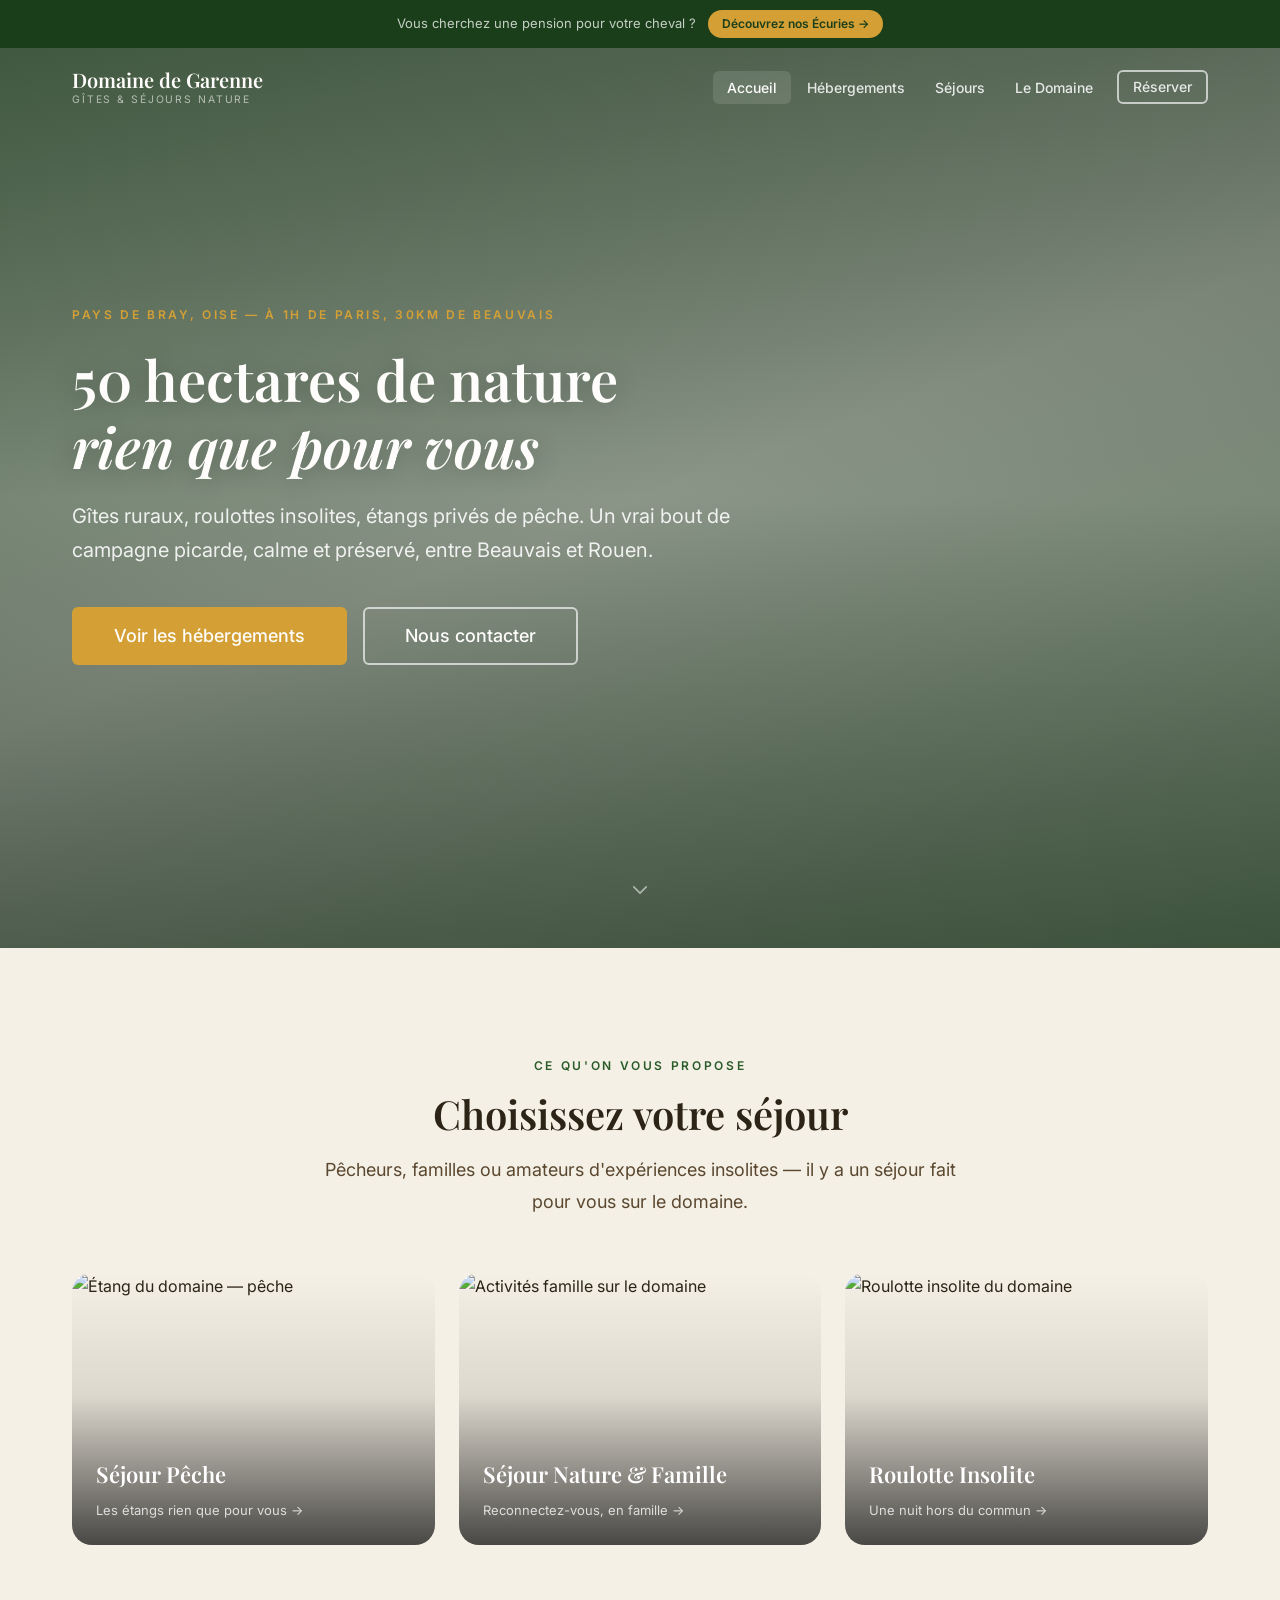
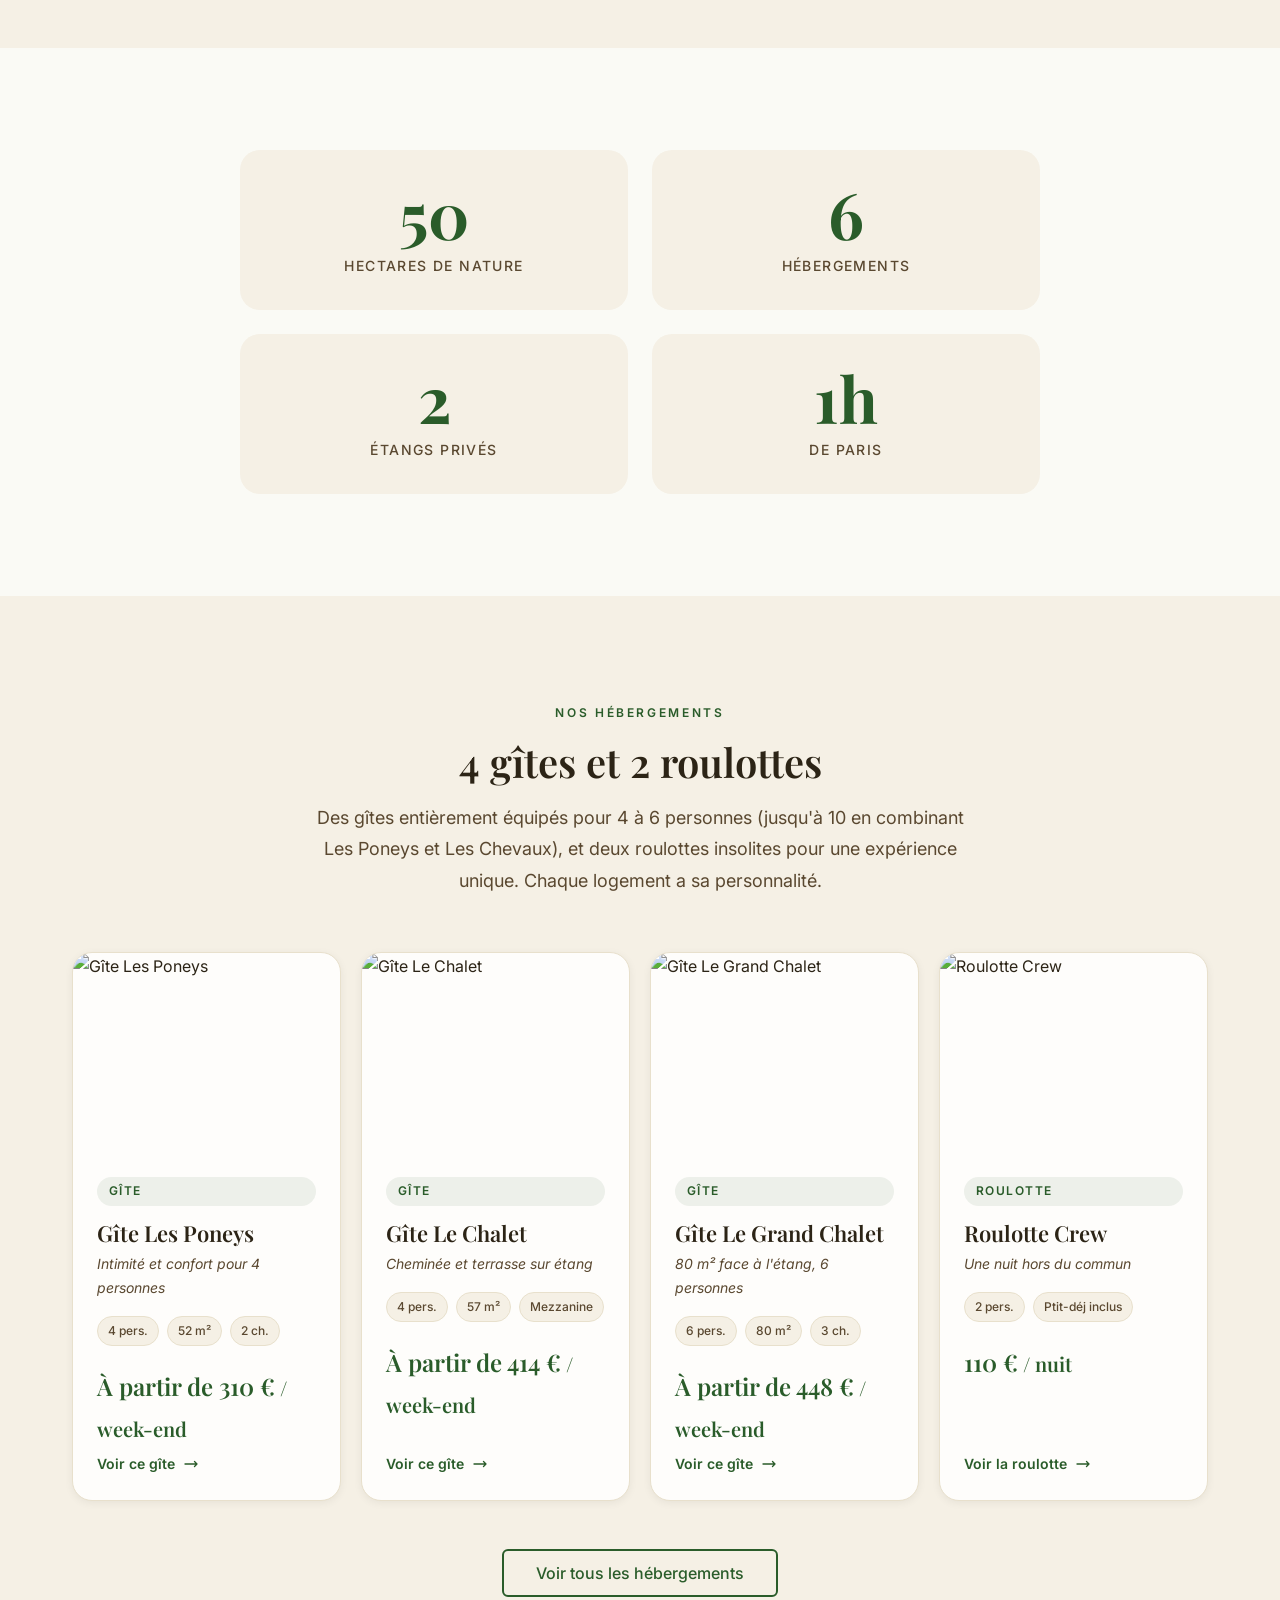
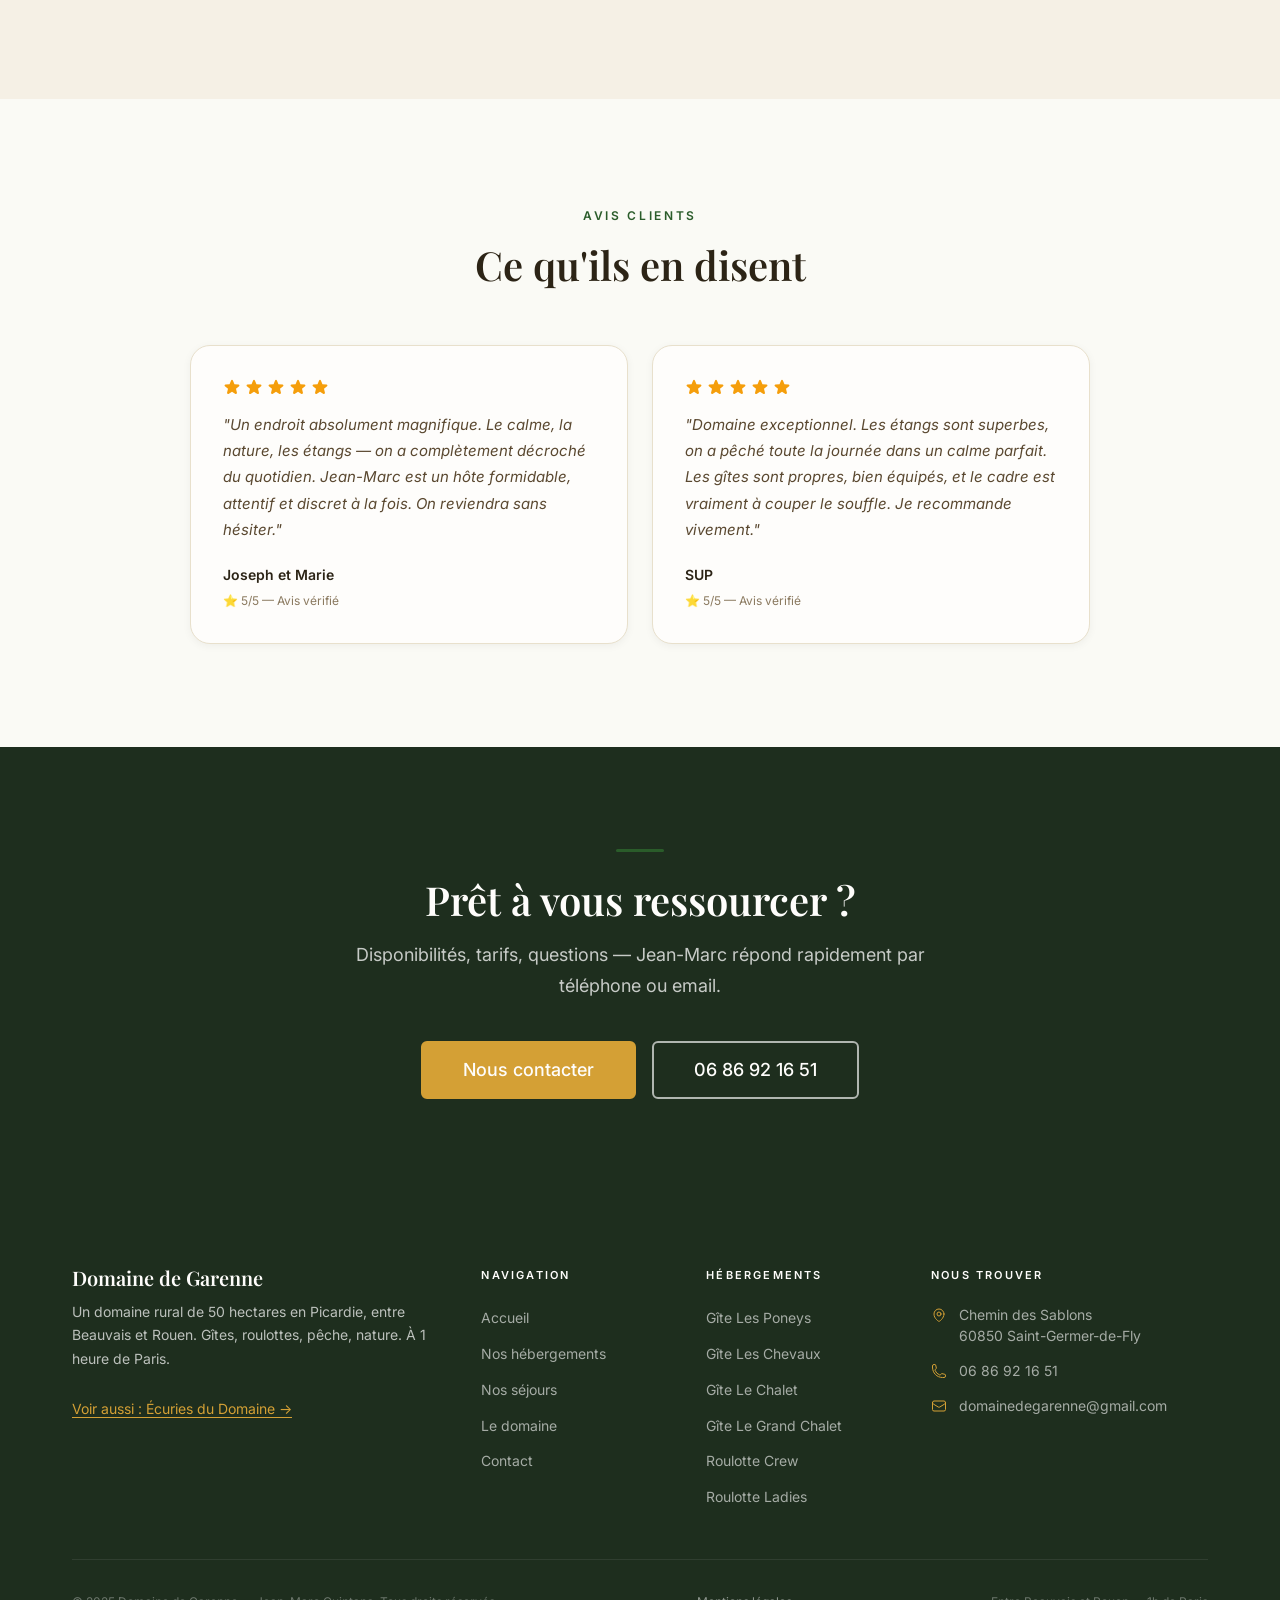
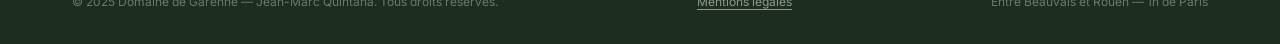
==== commit 360ba606: "fix(gites): refonte hébergements suite à revue grand-père et alignement Gîtes de France - Ajout du G" ====
--- a/sites/gites/index.html
+++ b/sites/gites/index.html
@@ -56,8 +56,24 @@
     "aggregateRating": {
       "@type": "AggregateRating",
       "ratingValue": "5",
-      "reviewCount": "2"
-    }
+      "reviewCount": "2",
+      "bestRating": "5",
+      "worstRating": "1"
+    },
+    "review": [
+      {
+        "@type": "Review",
+        "reviewRating": { "@type": "Rating", "ratingValue": "5", "bestRating": "5" },
+        "author": { "@type": "Person", "name": "Joseph et Marie" },
+        "reviewBody": "Un endroit absolument magnifique. Le calme, la nature, les étangs — on a complètement décroché du quotidien. Jean-Marc est un hôte formidable, attentif et discret à la fois. On reviendra sans hésiter."
+      },
+      {
+        "@type": "Review",
+        "reviewRating": { "@type": "Rating", "ratingValue": "5", "bestRating": "5" },
+        "author": { "@type": "Person", "name": "SUP" },
+        "reviewBody": "Domaine exceptionnel. Les étangs sont superbes, on a pêché toute la journée dans un calme parfait. Les gîtes sont propres, bien équipés, et le cadre est vraiment à couper le souffle. Je recommande vivement."
+      }
+    ]
   }
   </script>
 
@@ -204,7 +220,7 @@
           </div>
 
           <div style="text-align:center; padding:2rem; background:var(--c-bg-warm); border-radius:1.25rem;">
-            <div style="font-family:'Playfair Display',serif; font-size:clamp(2.5rem,6vw,4rem); font-weight:700; color:var(--c-primary); line-height:1;">5</div>
+            <div style="font-family:'Playfair Display',serif; font-size:clamp(2.5rem,6vw,4rem); font-weight:700; color:var(--c-primary); line-height:1;">6</div>
             <div style="font-size:0.875rem; color:var(--c-text-mid); margin-top:0.5rem; text-transform:uppercase; letter-spacing:0.1em; font-weight:500;">Hébergements</div>
           </div>
 
@@ -227,13 +243,13 @@
       <div class="container">
         <div class="section-header reveal">
           <p class="section-header__label">Nos hébergements</p>
-          <h2 class="section-header__title">3 gîtes et 2 roulottes</h2>
+          <h2 class="section-header__title">4 gîtes et 2 roulottes</h2>
           <p class="section-header__lead">
-            Des gîtes entièrement équipés pour 4 à 6 personnes, et deux roulottes insolites pour une expérience unique. Chaque logement a sa personnalité.
+            Des gîtes entièrement équipés pour 4 à 6 personnes (jusqu'à 10 en combinant Les Poneys et Les Chevaux), et deux roulottes insolites pour une expérience unique. Chaque logement a sa personnalité.
           </p>
         </div>
 
-        <div class="grid-3">
+        <div class="grid-4">
 
           <article class="card-hebergement reveal">
             <div class="card-hebergement__image" style="aspect-ratio:4/3;overflow:hidden;">
@@ -248,7 +264,7 @@
                 <span class="badge">52 m²</span>
                 <span class="badge">2 ch.</span>
               </div>
-              <div class="card-hebergement__price">À partir de 234 €<small> / week-end</small></div>
+              <div class="card-hebergement__price">À partir de 310 €<small> / week-end</small></div>
               <a href="hebergements.html" class="card-hebergement__link">
                 Voir ce gîte
                 <svg xmlns="http://www.w3.org/2000/svg" fill="none" viewBox="0 0 24 24" stroke-width="2" stroke="currentColor" style="width:1rem;height:1rem;"><path stroke-linecap="round" stroke-linejoin="round" d="M17.25 8.25 21 12m0 0-3.75 3.75M21 12H3" /></svg>
@@ -265,11 +281,32 @@
               <h3 class="card-hebergement__title">Gîte Le Chalet</h3>
               <p class="card-hebergement__accroche">Cheminée et terrasse sur étang</p>
               <div class="card-hebergement__badges">
-                <span class="badge">5 pers.</span>
+                <span class="badge">4 pers.</span>
                 <span class="badge">57 m²</span>
                 <span class="badge">Mezzanine</span>
               </div>
-              <div class="card-hebergement__price">À partir de 270 €<small> / week-end</small></div>
+              <div class="card-hebergement__price">À partir de 414 €<small> / week-end</small></div>
+              <a href="hebergements.html" class="card-hebergement__link">
+                Voir ce gîte
+                <svg xmlns="http://www.w3.org/2000/svg" fill="none" viewBox="0 0 24 24" stroke-width="2" stroke="currentColor" style="width:1rem;height:1rem;"><path stroke-linecap="round" stroke-linejoin="round" d="M17.25 8.25 21 12m0 0-3.75 3.75M21 12H3" /></svg>
+              </a>
+            </div>
+          </article>
+
+          <article class="card-hebergement reveal">
+            <div class="card-hebergement__image" style="aspect-ratio:4/3;overflow:hidden;">
+              <img src="https://image.jimcdn.com/app/cms/image/transf/none/path/s24de99a107f22e16/image/i42ba05ba27416fc1/version/1564497065/image.jpg" alt="Gîte Le Grand Chalet" style="width:100%;height:100%;object-fit:cover;display:block;">
+            </div>
+            <div class="card-hebergement__body">
+              <span class="card-hebergement__type">Gîte</span>
+              <h3 class="card-hebergement__title">Gîte Le Grand Chalet</h3>
+              <p class="card-hebergement__accroche">80 m² face à l'étang, 6 personnes</p>
+              <div class="card-hebergement__badges">
+                <span class="badge">6 pers.</span>
+                <span class="badge">80 m²</span>
+                <span class="badge">3 ch.</span>
+              </div>
+              <div class="card-hebergement__price">À partir de 448 €<small> / week-end</small></div>
               <a href="hebergements.html" class="card-hebergement__link">
                 Voir ce gîte
                 <svg xmlns="http://www.w3.org/2000/svg" fill="none" viewBox="0 0 24 24" stroke-width="2" stroke="currentColor" style="width:1rem;height:1rem;"><path stroke-linecap="round" stroke-linejoin="round" d="M17.25 8.25 21 12m0 0-3.75 3.75M21 12H3" /></svg>
@@ -289,7 +326,7 @@
                 <span class="badge">2 pers.</span>
                 <span class="badge">Ptit-déj inclus</span>
               </div>
-              <div class="card-hebergement__price">100 €<small> / nuit</small></div>
+              <div class="card-hebergement__price">110 €<small> / nuit</small></div>
               <a href="hebergements.html" class="card-hebergement__link">
                 Voir la roulotte
                 <svg xmlns="http://www.w3.org/2000/svg" fill="none" viewBox="0 0 24 24" stroke-width="2" stroke="currentColor" style="width:1rem;height:1rem;"><path stroke-linecap="round" stroke-linejoin="round" d="M17.25 8.25 21 12m0 0-3.75 3.75M21 12H3" /></svg>
@@ -400,6 +437,7 @@
             <a href="hebergements.html">Gîte Les Poneys</a>
             <a href="hebergements.html">Gîte Les Chevaux</a>
             <a href="hebergements.html">Gîte Le Chalet</a>
+            <a href="hebergements.html">Gîte Le Grand Chalet</a>
             <a href="hebergements.html">Roulotte Crew</a>
             <a href="hebergements.html">Roulotte Ladies</a>
           </nav>
--- a/sites/gites/css/styles.css
+++ b/sites/gites/css/styles.css
@@ -102,6 +102,10 @@
 .grid-3 { display: grid; grid-template-columns: 1fr; gap: 1.5rem; }
 @media (min-width: 640px)  { .grid-3 { grid-template-columns: repeat(2, 1fr); } }
 @media (min-width: 1024px) { .grid-3 { grid-template-columns: repeat(3, 1fr); } }
+
+.grid-4 { display: grid; grid-template-columns: 1fr; gap: 1.5rem; }
+@media (min-width: 640px)  { .grid-4 { grid-template-columns: repeat(2, 1fr); } }
+@media (min-width: 1280px) { .grid-4 { grid-template-columns: repeat(4, 1fr); gap: 1.25rem; } }
 
 /* — Placeholders photos — */
 .photo-ph {
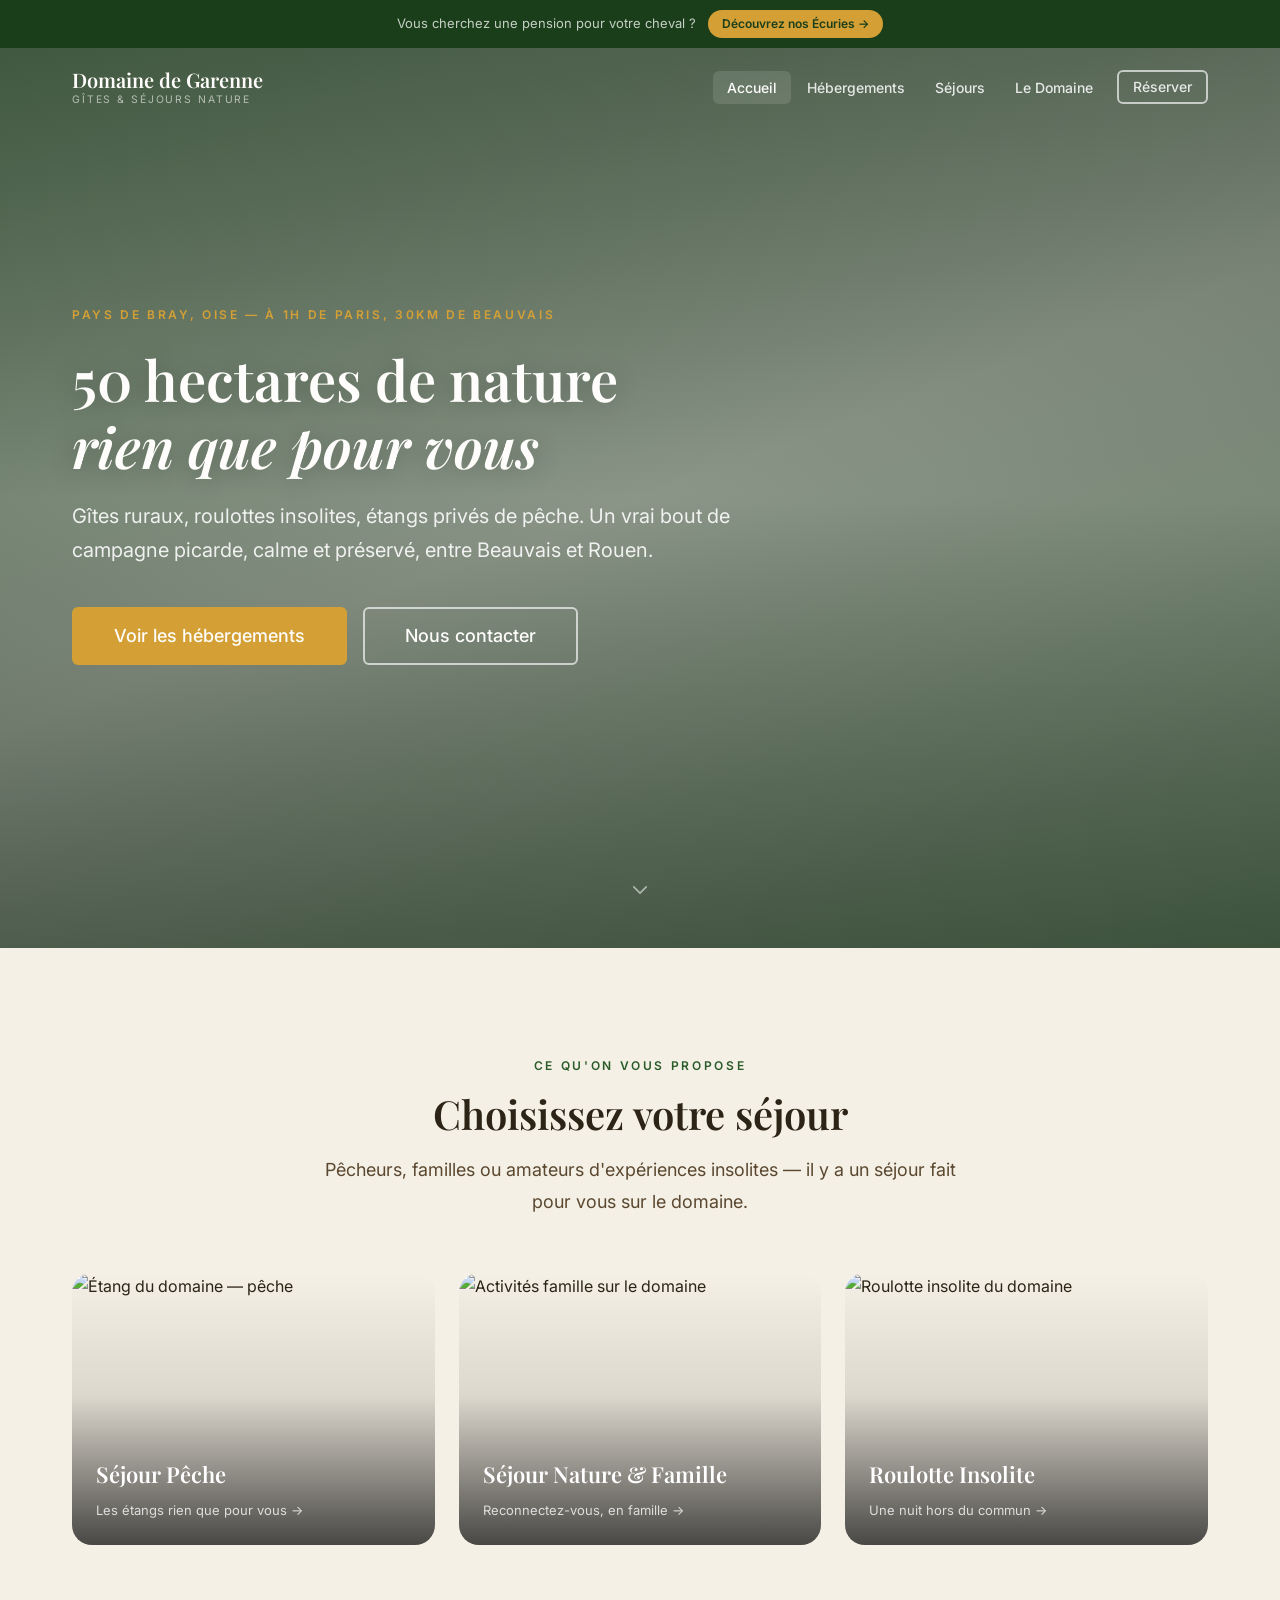
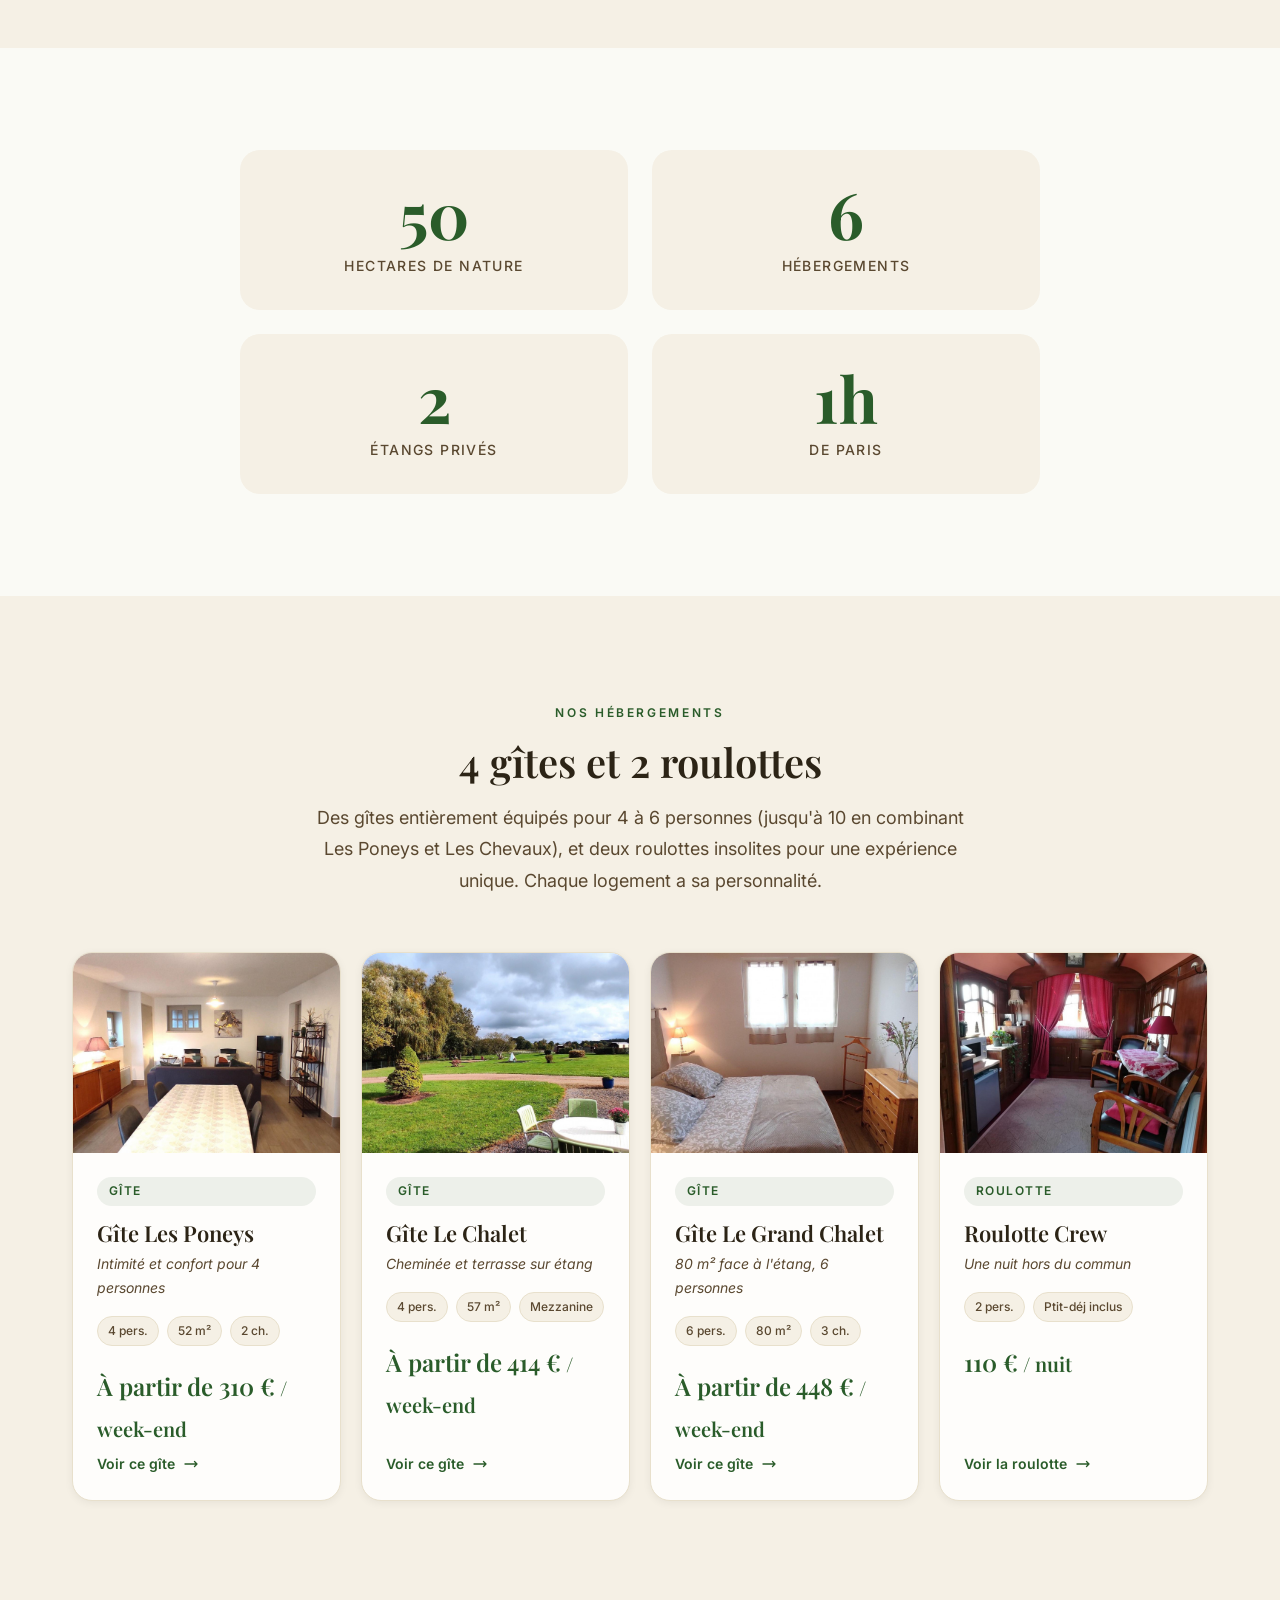
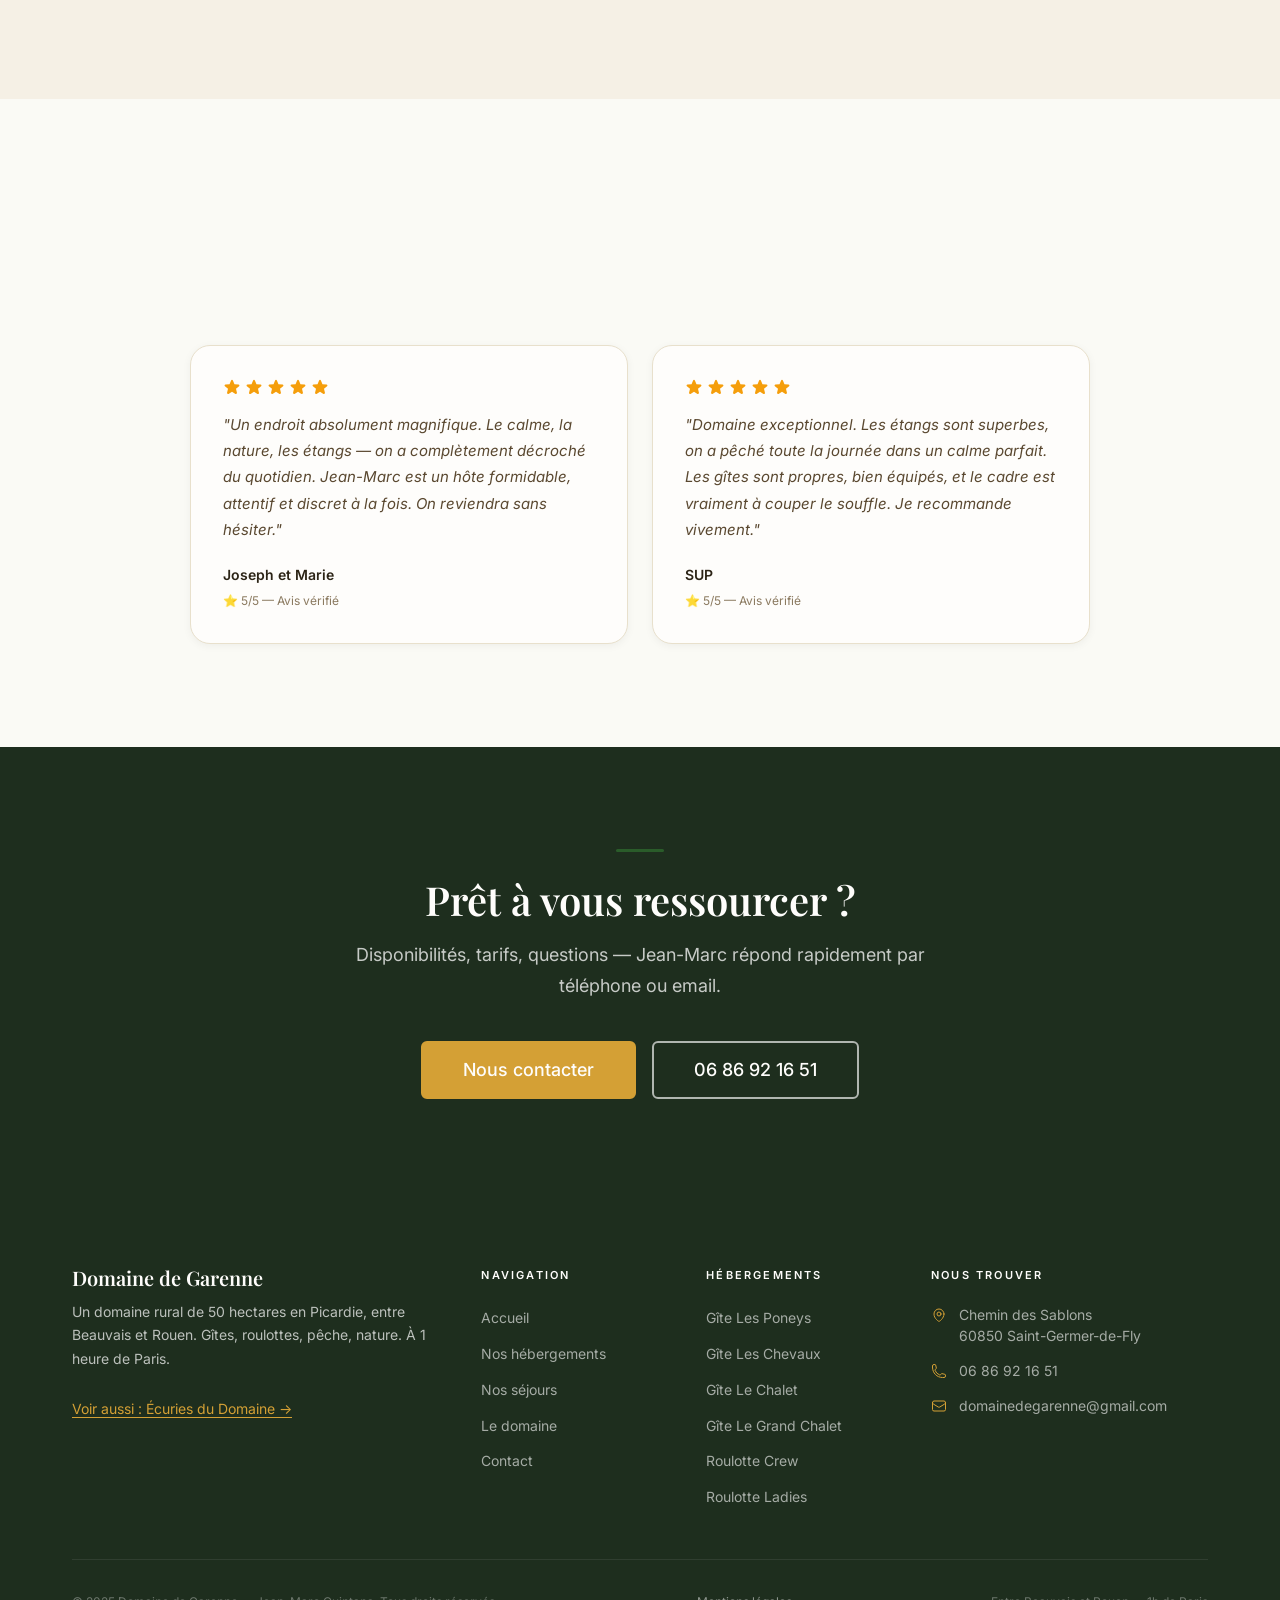
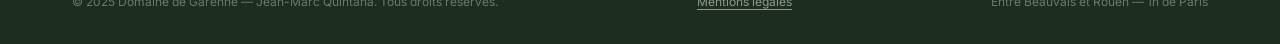
==== commit 6dfc3187: "feat(gites): import des photos officielles Gîtes de France pour chaque hébergement Téléchargement de" ====
--- a/sites/gites/index.html
+++ b/sites/gites/index.html
@@ -253,7 +253,7 @@
 
           <article class="card-hebergement reveal">
             <div class="card-hebergement__image" style="aspect-ratio:4/3;overflow:hidden;">
-              <img src="https://image.jimcdn.com/app/cms/image/transf/none/path/s24de99a107f22e16/image/ibaa2f54c5adbf16b/version/1564497065/image.jpg" alt="Gîte Les Poneys" style="width:100%;height:100%;object-fit:cover;display:block;">
+              <img src="images/poneys/01.jpg" alt="Gîte Les Poneys" style="width:100%;height:100%;object-fit:cover;display:block;">
             </div>
             <div class="card-hebergement__body">
               <span class="card-hebergement__type">Gîte</span>
@@ -274,7 +274,7 @@
 
           <article class="card-hebergement reveal">
             <div class="card-hebergement__image" style="aspect-ratio:4/3;overflow:hidden;">
-              <img src="https://image.jimcdn.com/app/cms/image/transf/none/path/s24de99a107f22e16/image/i42ba05ba27416fc1/version/1564497065/image.jpg" alt="Gîte Le Chalet" style="width:100%;height:100%;object-fit:cover;display:block;">
+              <img src="images/chalet/01.jpg" alt="Gîte Le Chalet" style="width:100%;height:100%;object-fit:cover;display:block;">
             </div>
             <div class="card-hebergement__body">
               <span class="card-hebergement__type">Gîte</span>
@@ -295,7 +295,7 @@
 
           <article class="card-hebergement reveal">
             <div class="card-hebergement__image" style="aspect-ratio:4/3;overflow:hidden;">
-              <img src="https://image.jimcdn.com/app/cms/image/transf/none/path/s24de99a107f22e16/image/i42ba05ba27416fc1/version/1564497065/image.jpg" alt="Gîte Le Grand Chalet" style="width:100%;height:100%;object-fit:cover;display:block;">
+              <img src="images/grand-chalet/01.jpg" alt="Gîte Le Grand Chalet" style="width:100%;height:100%;object-fit:cover;display:block;">
             </div>
             <div class="card-hebergement__body">
               <span class="card-hebergement__type">Gîte</span>
@@ -316,7 +316,7 @@
 
           <article class="card-hebergement reveal">
             <div class="card-hebergement__image" style="aspect-ratio:4/3;overflow:hidden;">
-              <img src="https://image.jimcdn.com/app/cms/image/transf/none/path/s24de99a107f22e16/image/i2bae39c1472f5c44/version/1564500258/image.png" alt="Roulotte Crew" style="width:100%;height:100%;object-fit:cover;display:block;">
+              <img src="images/roulotte-crew/01.jpg" alt="Roulotte Crew" style="width:100%;height:100%;object-fit:cover;display:block;">
             </div>
             <div class="card-hebergement__body">
               <span class="card-hebergement__type">Roulotte</span>
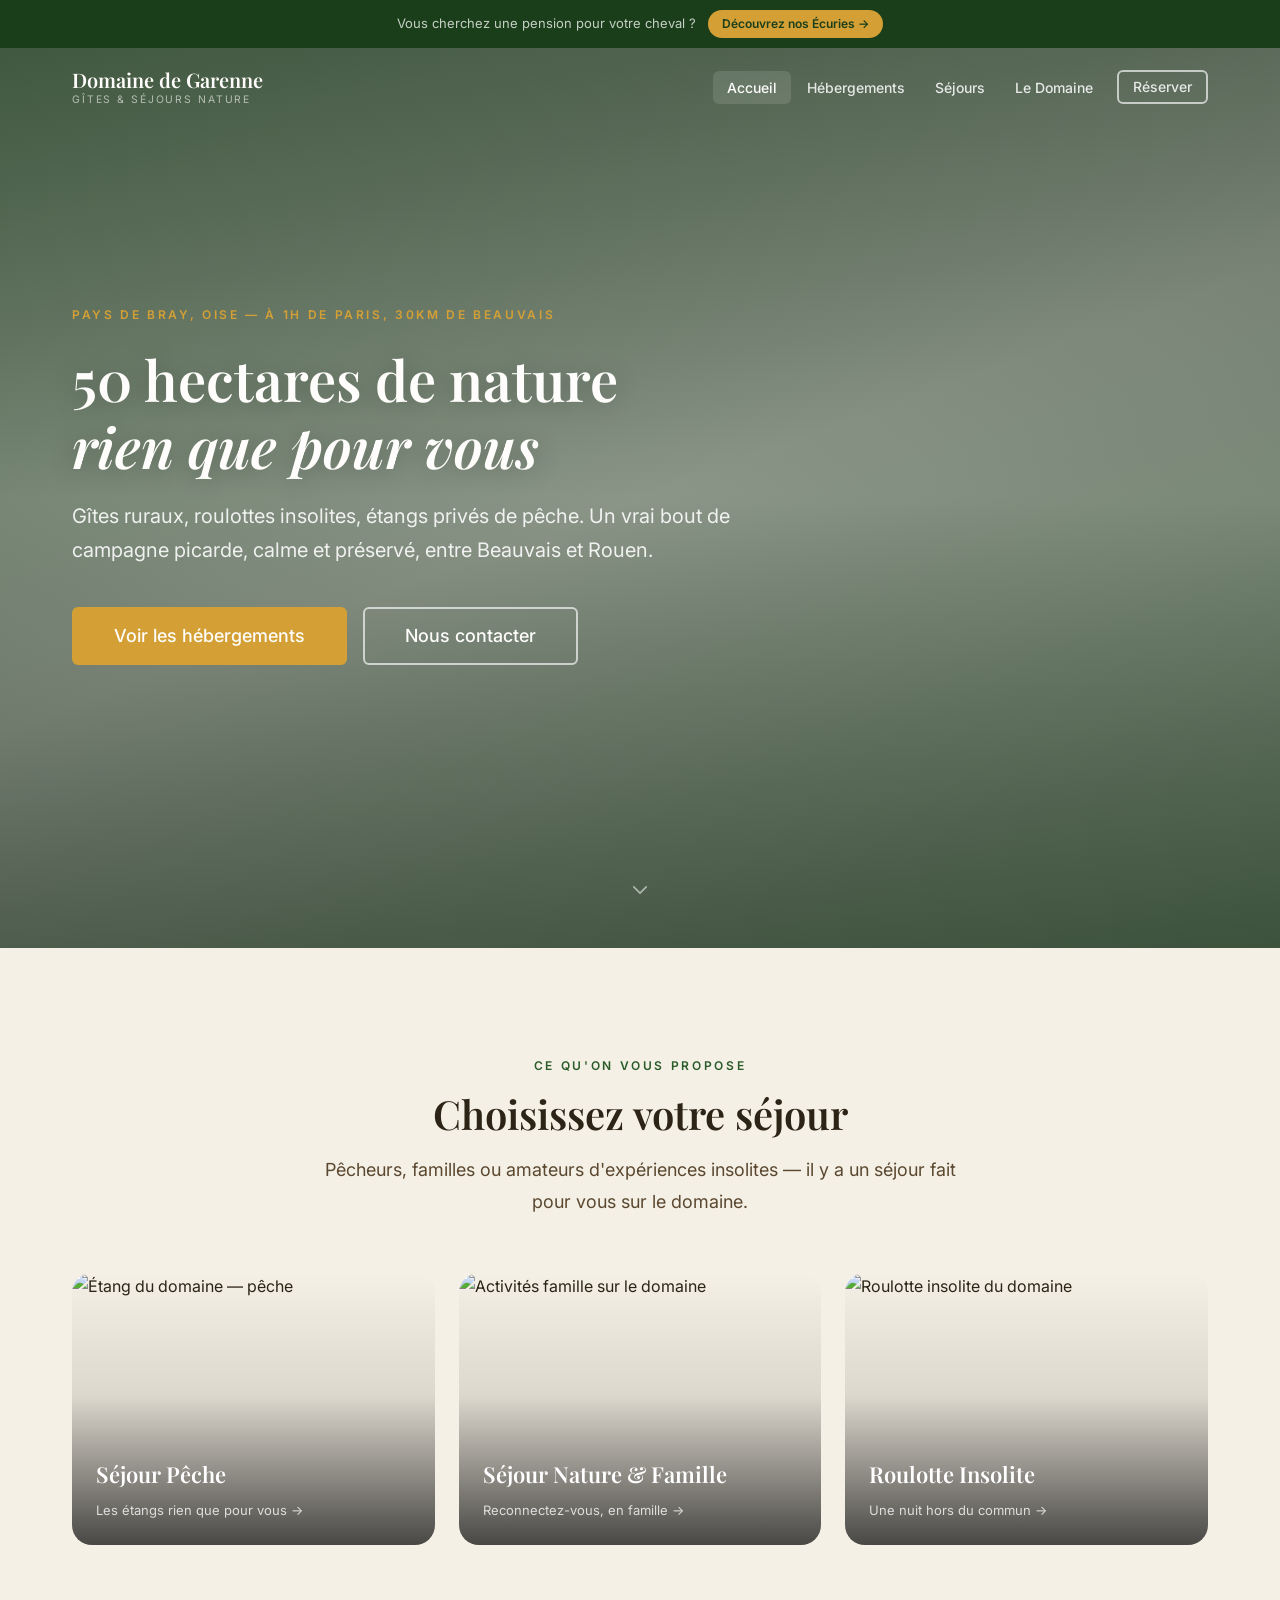
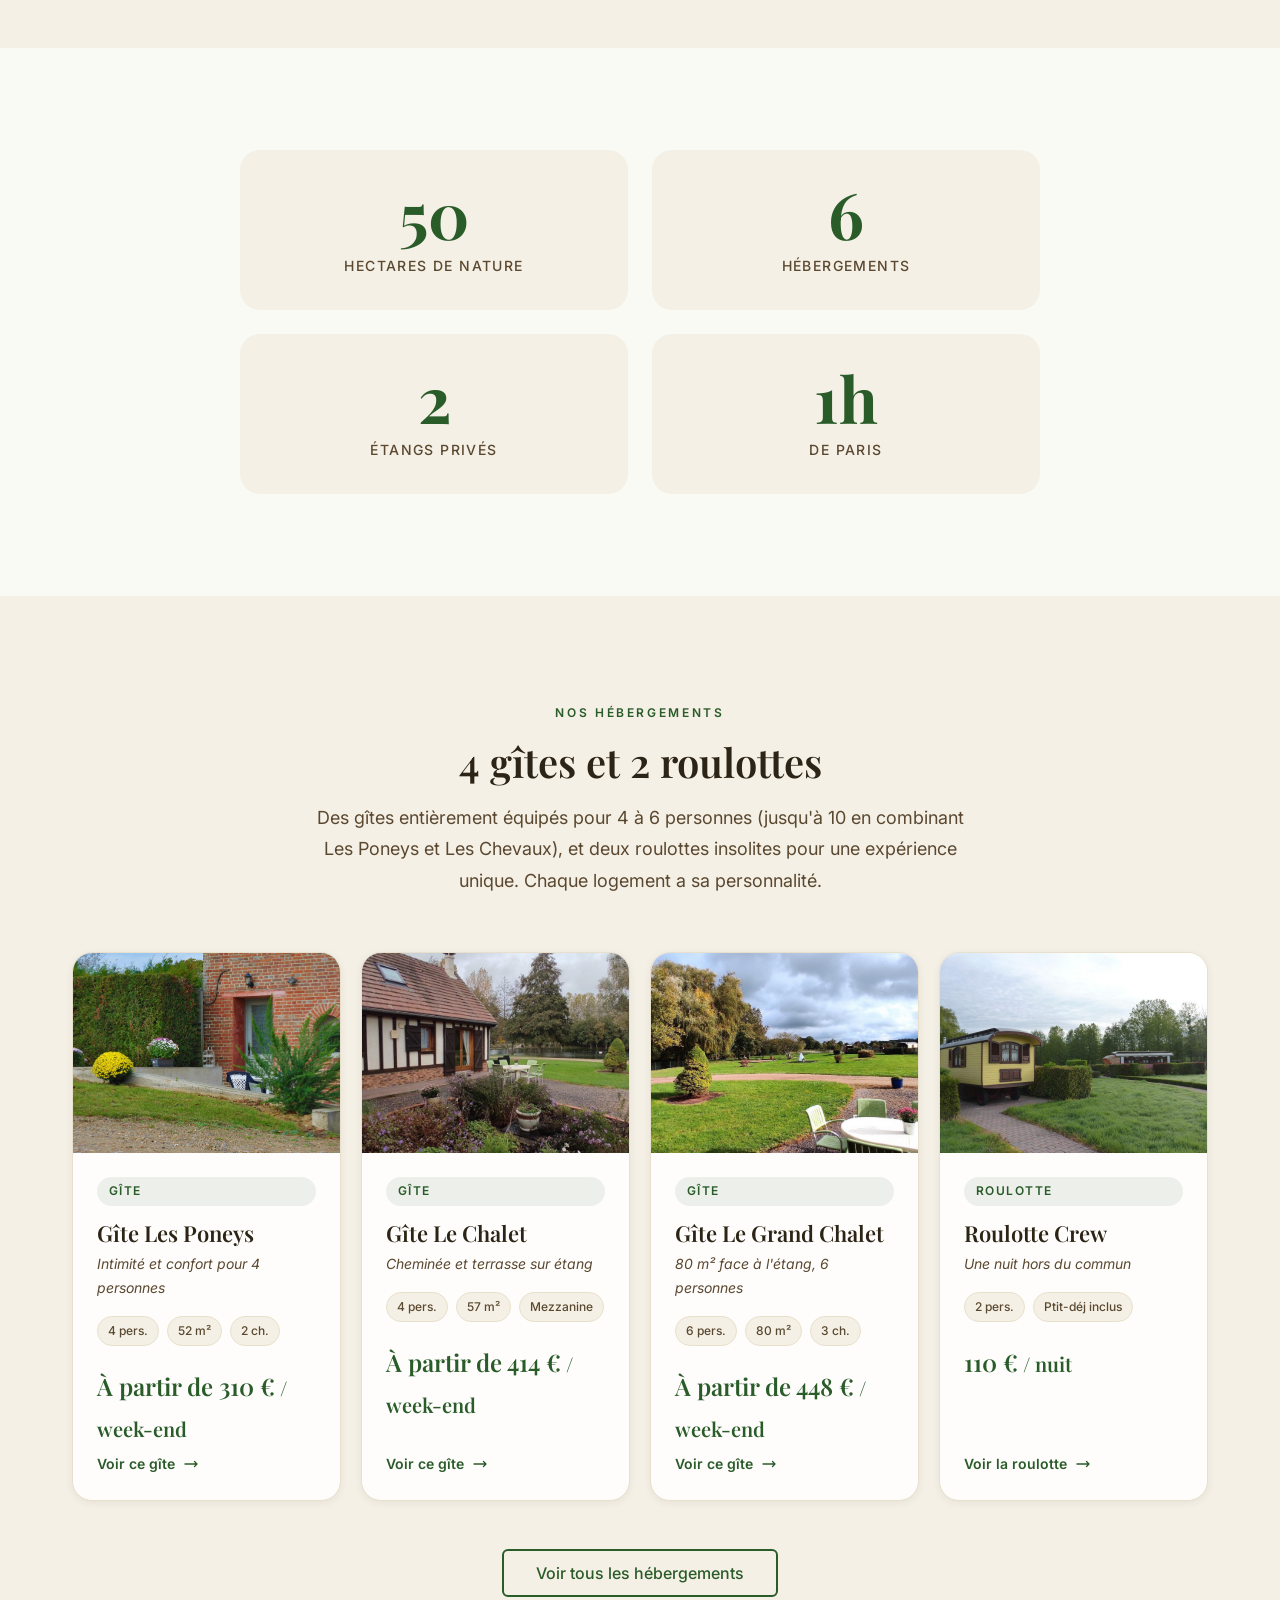
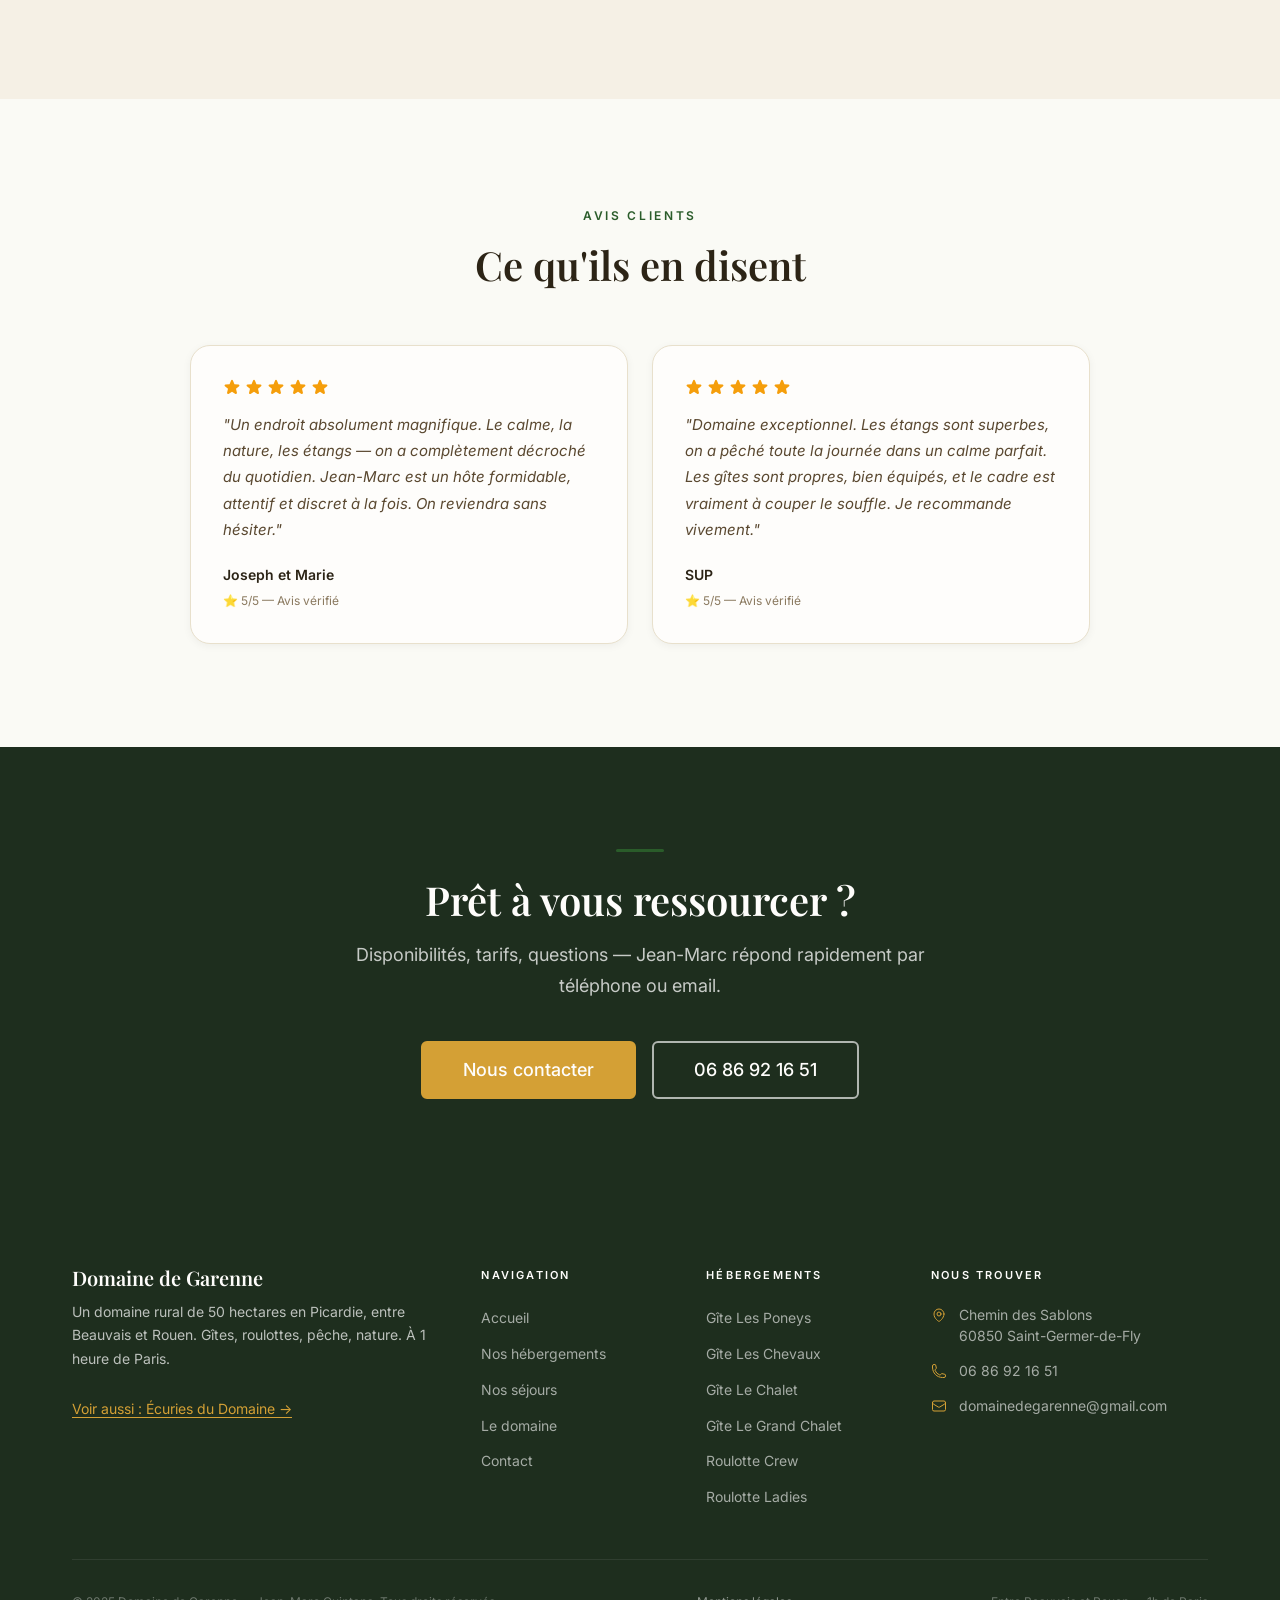
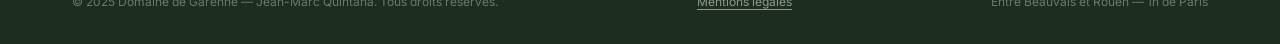
==== commit ba038151: "fix(gites): tri et réorganisation des photos par gîte (38 au lieu de 104) Sélection des meilleures p" ====
--- a/sites/gites/index.html
+++ b/sites/gites/index.html
@@ -253,7 +253,7 @@
 
           <article class="card-hebergement reveal">
             <div class="card-hebergement__image" style="aspect-ratio:4/3;overflow:hidden;">
-              <img src="images/poneys/01.jpg" alt="Gîte Les Poneys" style="width:100%;height:100%;object-fit:cover;display:block;">
+              <img src="images/poneys/15.jpg" alt="Gîte Les Poneys" style="width:100%;height:100%;object-fit:cover;display:block;">
             </div>
             <div class="card-hebergement__body">
               <span class="card-hebergement__type">Gîte</span>
@@ -274,7 +274,7 @@
 
           <article class="card-hebergement reveal">
             <div class="card-hebergement__image" style="aspect-ratio:4/3;overflow:hidden;">
-              <img src="images/chalet/01.jpg" alt="Gîte Le Chalet" style="width:100%;height:100%;object-fit:cover;display:block;">
+              <img src="images/chalet/05.jpg" alt="Gîte Le Chalet" style="width:100%;height:100%;object-fit:cover;display:block;">
             </div>
             <div class="card-hebergement__body">
               <span class="card-hebergement__type">Gîte</span>
@@ -295,7 +295,7 @@
 
           <article class="card-hebergement reveal">
             <div class="card-hebergement__image" style="aspect-ratio:4/3;overflow:hidden;">
-              <img src="images/grand-chalet/01.jpg" alt="Gîte Le Grand Chalet" style="width:100%;height:100%;object-fit:cover;display:block;">
+              <img src="images/grand-chalet/03.jpg" alt="Gîte Le Grand Chalet" style="width:100%;height:100%;object-fit:cover;display:block;">
             </div>
             <div class="card-hebergement__body">
               <span class="card-hebergement__type">Gîte</span>
@@ -316,7 +316,7 @@
 
           <article class="card-hebergement reveal">
             <div class="card-hebergement__image" style="aspect-ratio:4/3;overflow:hidden;">
-              <img src="images/roulotte-crew/01.jpg" alt="Roulotte Crew" style="width:100%;height:100%;object-fit:cover;display:block;">
+              <img src="images/roulotte-crew/02.jpg" alt="Roulotte Crew" style="width:100%;height:100%;object-fit:cover;display:block;">
             </div>
             <div class="card-hebergement__body">
               <span class="card-hebergement__type">Roulotte</span>
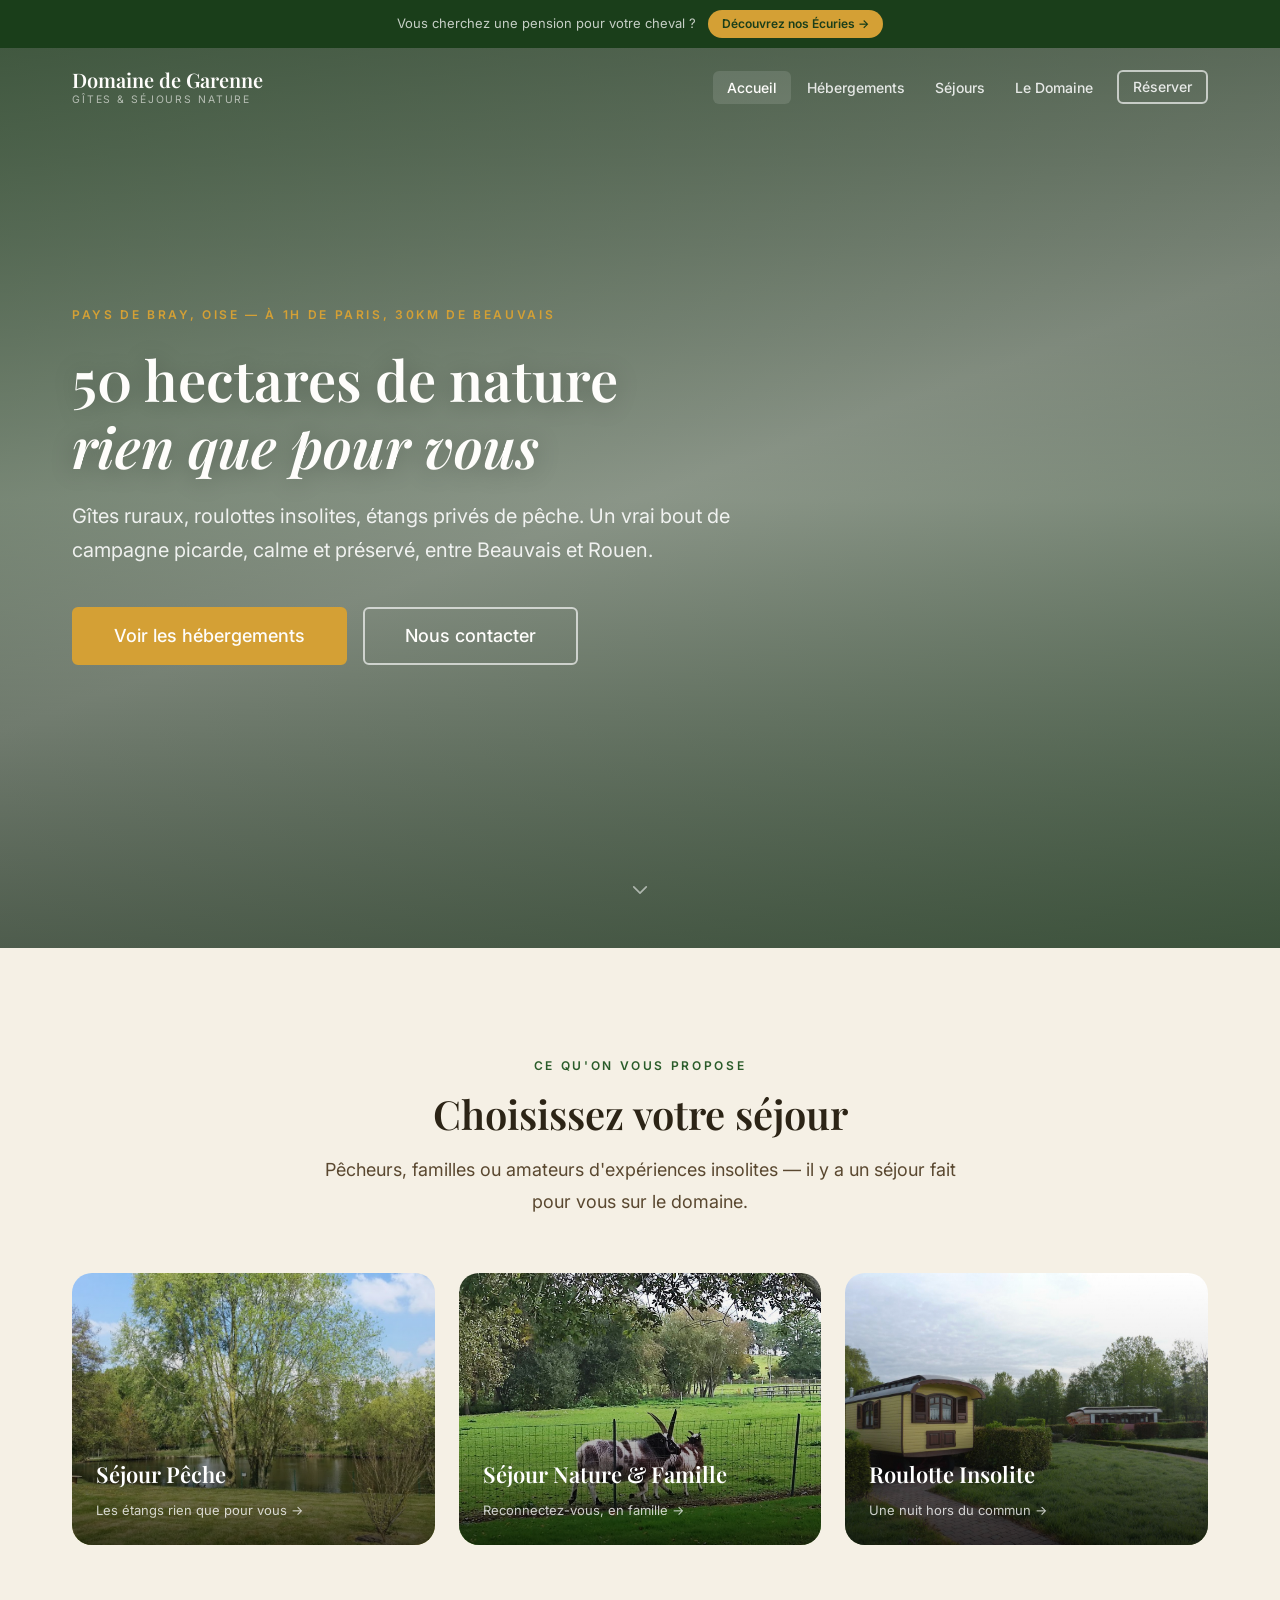
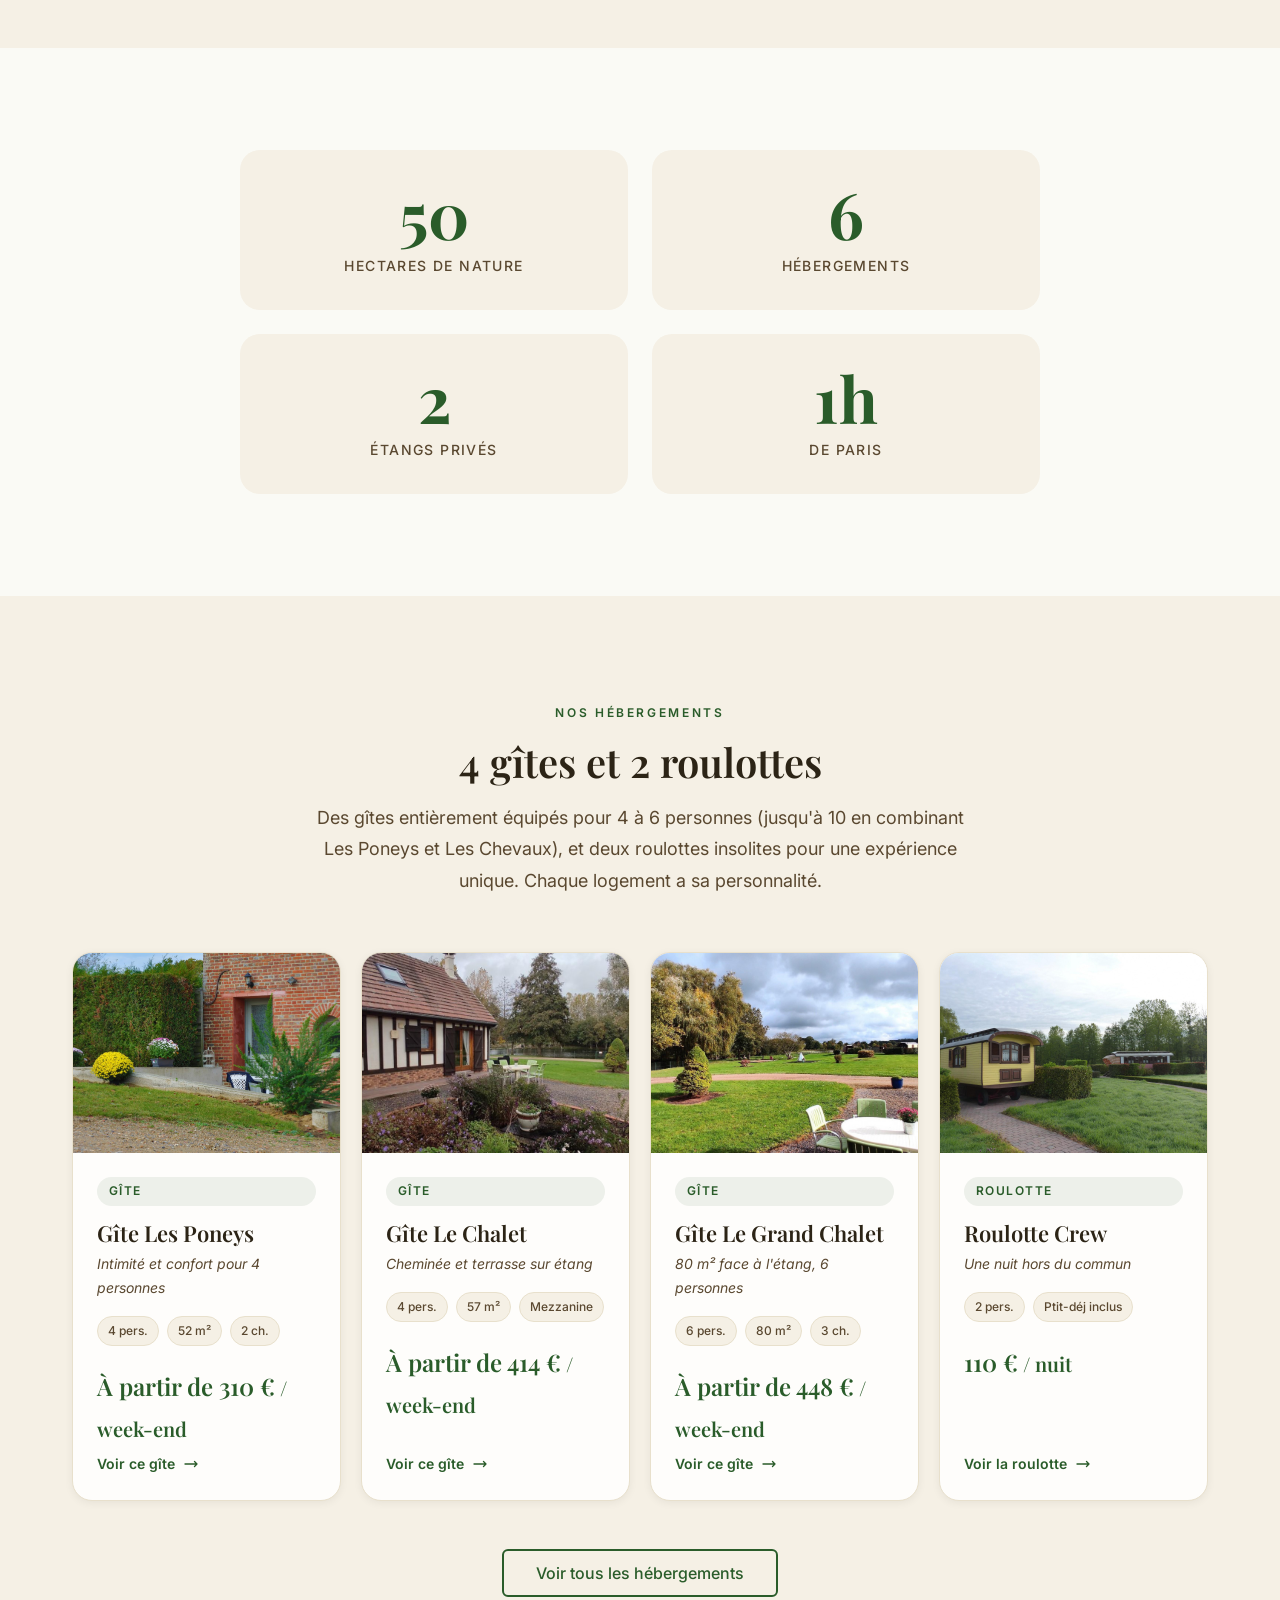
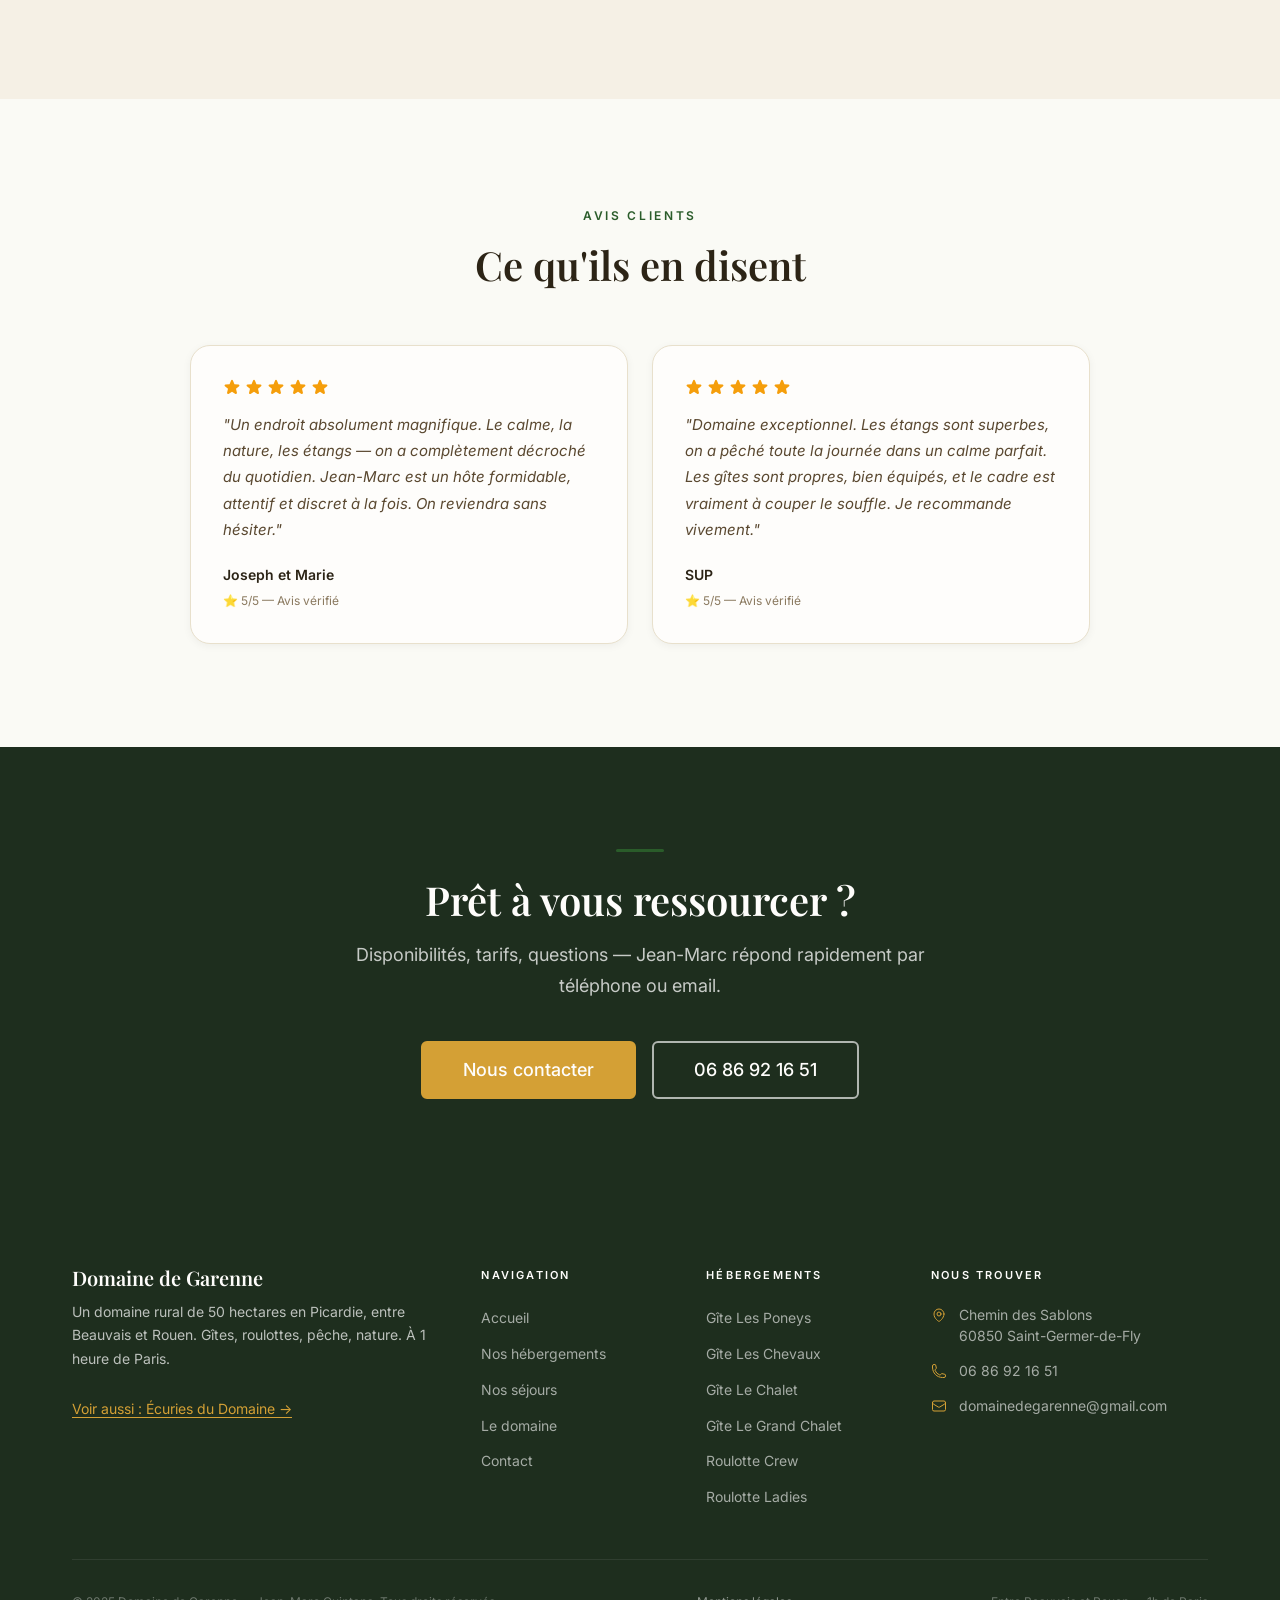
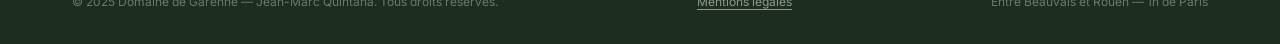
==== commit f8499493: "fix(gites): photos locales pour les 3 cards séjours (pêche/nature/roulotte) - Séjour Pêche : étang l" ====
--- a/sites/gites/index.html
+++ b/sites/gites/index.html
@@ -180,7 +180,7 @@
 
           <!-- Pêche -->
           <a href="sejours.html#sejour-peche" class="card-sejour-preview reveal" style="text-decoration:none;">
-            <img src="https://image.jimcdn.com/app/cms/image/transf/none/path/s24de99a107f22e16/image/i34cbed6a4f7b397c/version/1570009641/image.jpg" alt="Étang du domaine — pêche">
+            <img src="images/poneys/07.jpg" alt="Étang du domaine — pêche">
             <div class="card-sejour-preview__overlay">
               <p class="card-sejour-preview__title">Séjour Pêche</p>
               <p class="card-sejour-preview__sub">Les étangs rien que pour vous →</p>
@@ -189,7 +189,7 @@
 
           <!-- Famille -->
           <a href="sejours.html#sejour-famille" class="card-sejour-preview reveal" style="text-decoration:none;">
-            <img src="https://image.jimcdn.com/app/cms/image/transf/none/path/s24de99a107f22e16/image/iaf3ffbf04237d474/version/1570009641/image.jpg" alt="Activités famille sur le domaine">
+            <img src="images/chalet/12.jpg" alt="Les boucs du domaine — nature et famille">
             <div class="card-sejour-preview__overlay">
               <p class="card-sejour-preview__title">Séjour Nature & Famille</p>
               <p class="card-sejour-preview__sub">Reconnectez-vous, en famille →</p>
@@ -198,7 +198,7 @@
 
           <!-- Roulotte -->
           <a href="sejours.html#sejour-roulotte" class="card-sejour-preview reveal" style="text-decoration:none;">
-            <img src="https://image.jimcdn.com/app/cms/image/transf/none/path/s24de99a107f22e16/image/i2bae39c1472f5c44/version/1564500258/image.png" alt="Roulotte insolite du domaine">
+            <img src="images/roulotte-crew/02.jpg" alt="Roulotte insolite du domaine">
             <div class="card-sejour-preview__overlay">
               <p class="card-sejour-preview__title">Roulotte Insolite</p>
               <p class="card-sejour-preview__sub">Une nuit hors du commun →</p>
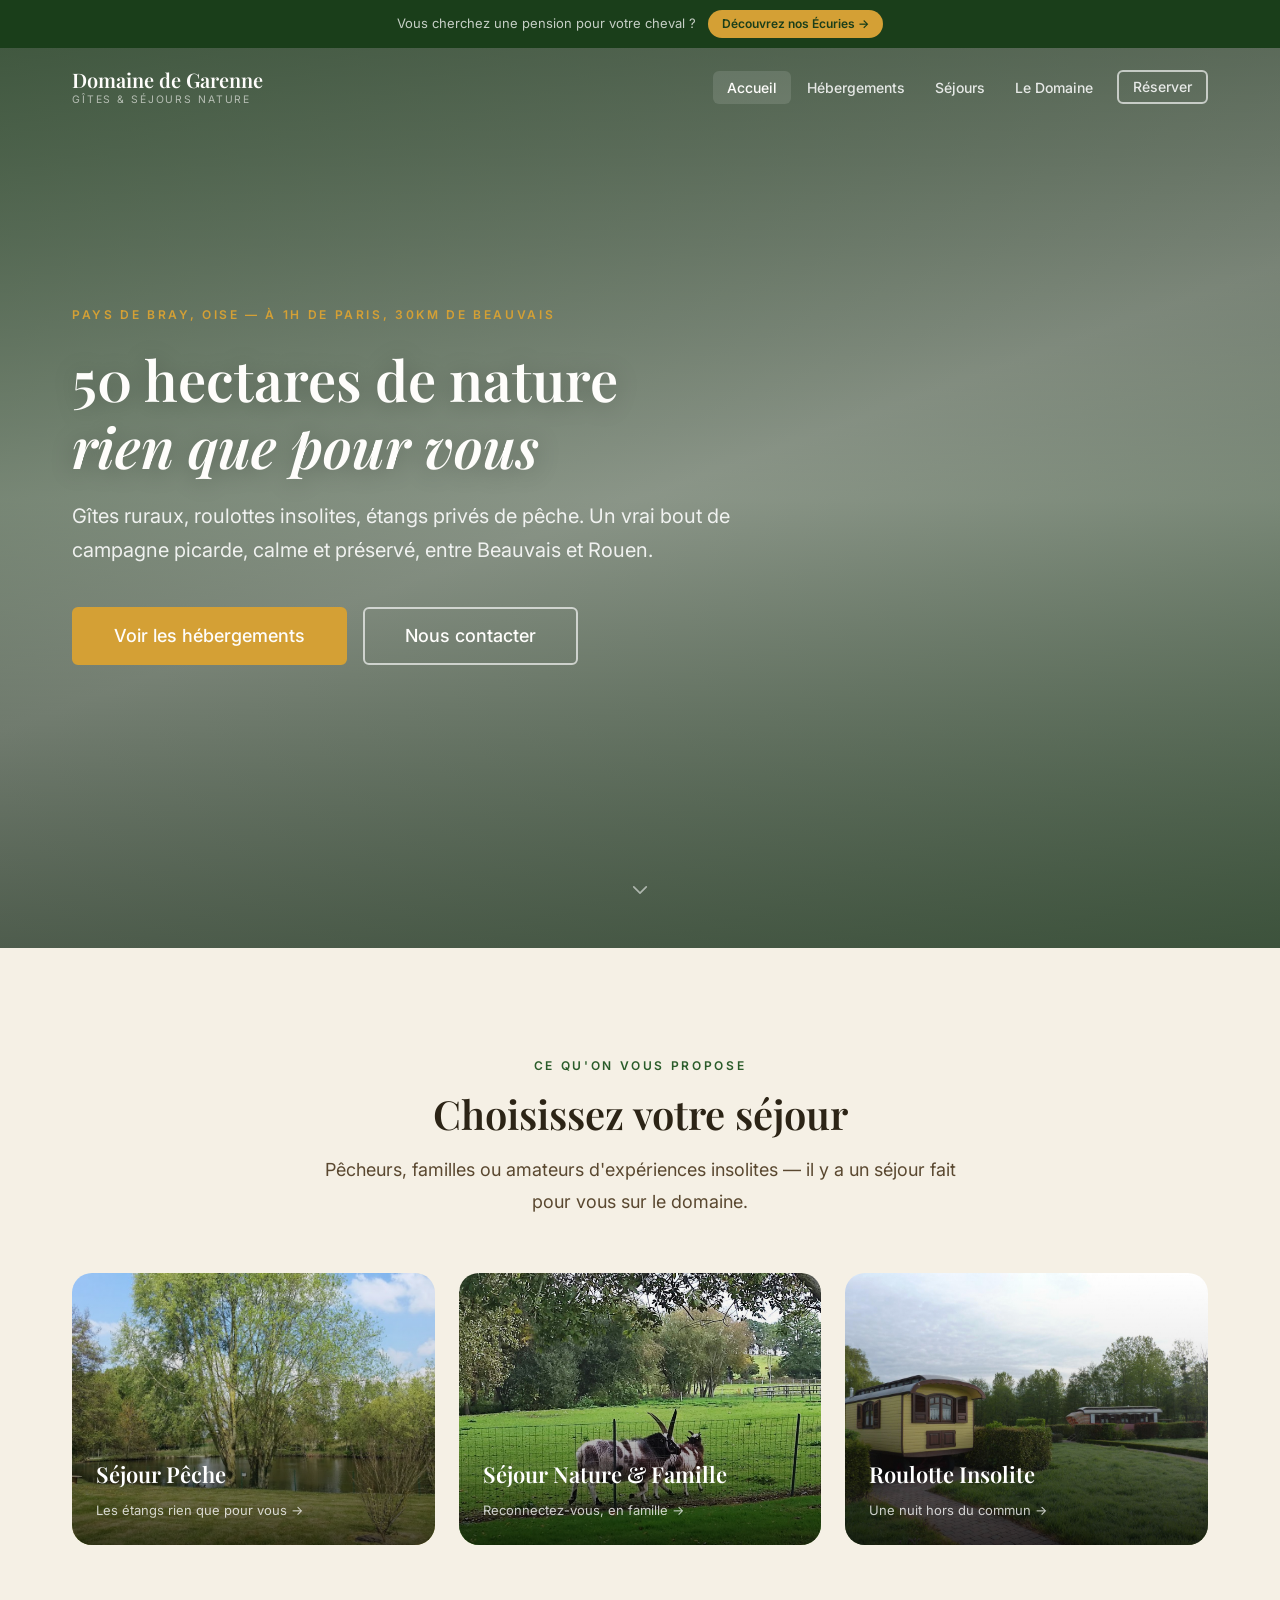
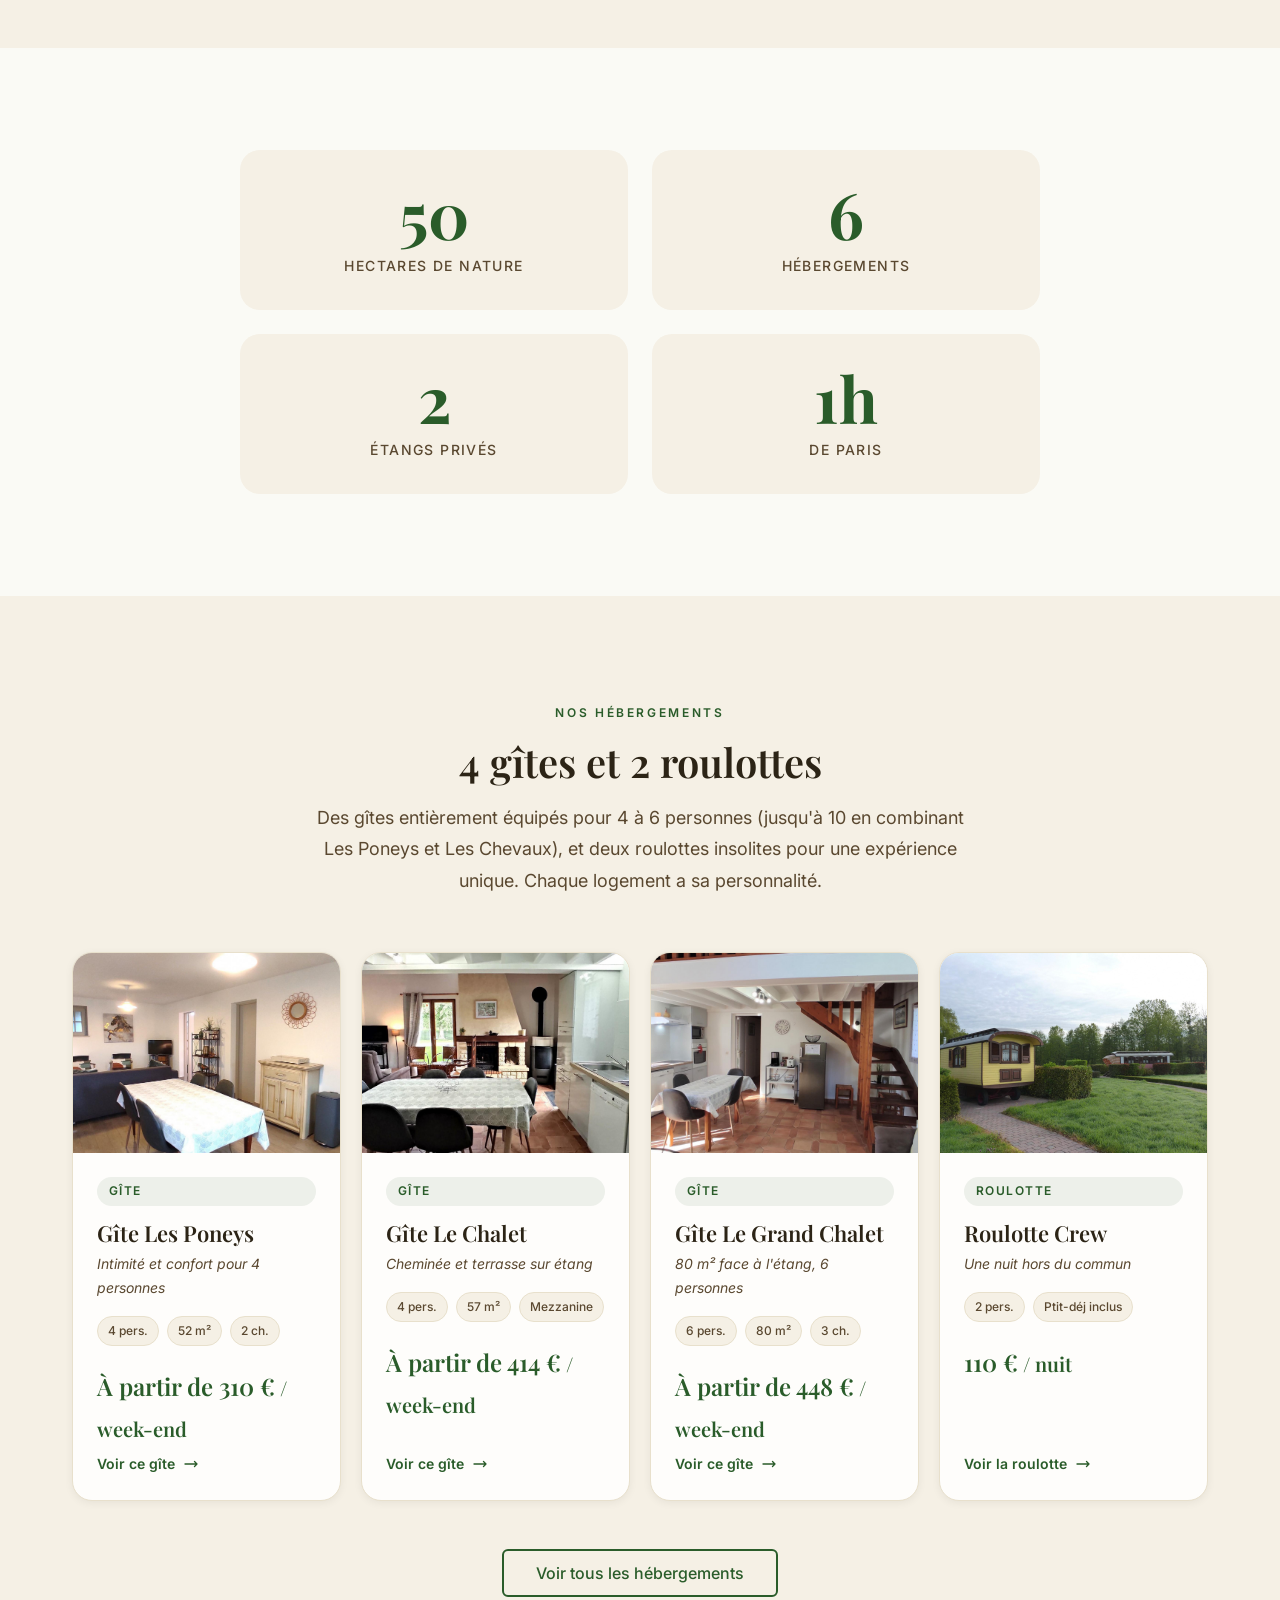
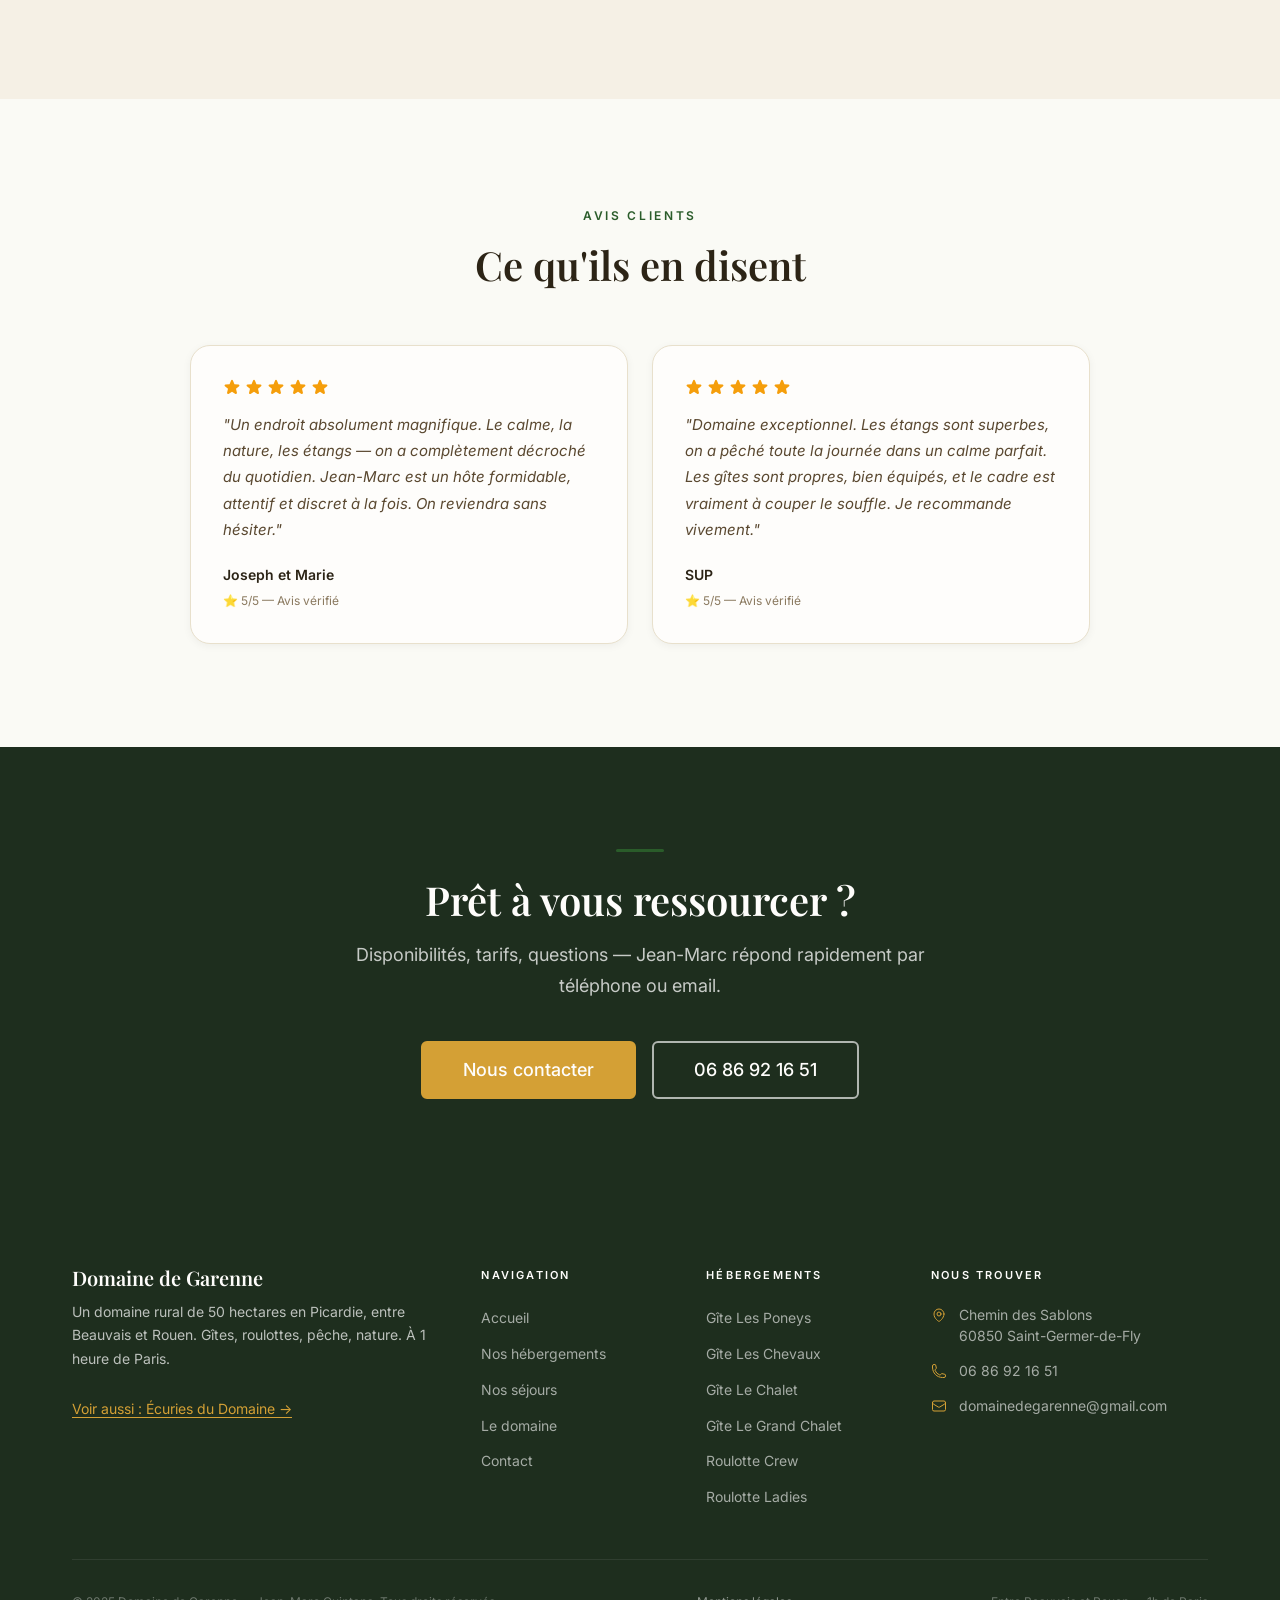
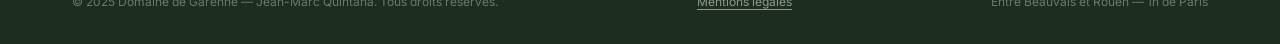
==== commit e5bb51ba: "fix(gites): photos intérieures sur les cards de la page d'accueil - Poneys : 04.jpg (séjour) remplac" ====
--- a/sites/gites/index.html
+++ b/sites/gites/index.html
@@ -180,7 +180,7 @@
 
           <!-- Pêche -->
           <a href="sejours.html#sejour-peche" class="card-sejour-preview reveal" style="text-decoration:none;">
-            <img src="images/poneys/07.jpg" alt="Étang du domaine — pêche">
+            <img src="images/poneys/07.jpg" alt="Étang du domaine — pêche" loading="lazy">
             <div class="card-sejour-preview__overlay">
               <p class="card-sejour-preview__title">Séjour Pêche</p>
               <p class="card-sejour-preview__sub">Les étangs rien que pour vous →</p>
@@ -189,7 +189,7 @@
 
           <!-- Famille -->
           <a href="sejours.html#sejour-famille" class="card-sejour-preview reveal" style="text-decoration:none;">
-            <img src="images/chalet/12.jpg" alt="Les boucs du domaine — nature et famille">
+            <img src="images/chalet/12.jpg" alt="Les boucs du domaine — nature et famille" loading="lazy">
             <div class="card-sejour-preview__overlay">
               <p class="card-sejour-preview__title">Séjour Nature & Famille</p>
               <p class="card-sejour-preview__sub">Reconnectez-vous, en famille →</p>
@@ -198,7 +198,7 @@
 
           <!-- Roulotte -->
           <a href="sejours.html#sejour-roulotte" class="card-sejour-preview reveal" style="text-decoration:none;">
-            <img src="images/roulotte-crew/02.jpg" alt="Roulotte insolite du domaine">
+            <img src="images/roulotte-crew/02.jpg" alt="Roulotte insolite du domaine" loading="lazy">
             <div class="card-sejour-preview__overlay">
               <p class="card-sejour-preview__title">Roulotte Insolite</p>
               <p class="card-sejour-preview__sub">Une nuit hors du commun →</p>
@@ -253,7 +253,7 @@
 
           <article class="card-hebergement reveal">
             <div class="card-hebergement__image" style="aspect-ratio:4/3;overflow:hidden;">
-              <img src="images/poneys/15.jpg" alt="Gîte Les Poneys" style="width:100%;height:100%;object-fit:cover;display:block;">
+              <img src="images/poneys/04.jpg" alt="Gîte Les Poneys — séjour lumineux avec cuisine et coin salon" loading="lazy" style="width:100%;height:100%;object-fit:cover;display:block;">
             </div>
             <div class="card-hebergement__body">
               <span class="card-hebergement__type">Gîte</span>
@@ -274,7 +274,7 @@
 
           <article class="card-hebergement reveal">
             <div class="card-hebergement__image" style="aspect-ratio:4/3;overflow:hidden;">
-              <img src="images/chalet/05.jpg" alt="Gîte Le Chalet" style="width:100%;height:100%;object-fit:cover;display:block;">
+              <img src="images/chalet/06.jpg" alt="Gîte Le Chalet — séjour avec cheminée à insert et cuisine" loading="lazy" style="width:100%;height:100%;object-fit:cover;display:block;">
             </div>
             <div class="card-hebergement__body">
               <span class="card-hebergement__type">Gîte</span>
@@ -295,7 +295,7 @@
 
           <article class="card-hebergement reveal">
             <div class="card-hebergement__image" style="aspect-ratio:4/3;overflow:hidden;">
-              <img src="images/grand-chalet/03.jpg" alt="Gîte Le Grand Chalet" style="width:100%;height:100%;object-fit:cover;display:block;">
+              <img src="images/grand-chalet/11.jpg" alt="Gîte Le Grand Chalet — cuisine ouverte et escalier sur 2 niveaux" loading="lazy" style="width:100%;height:100%;object-fit:cover;display:block;">
             </div>
             <div class="card-hebergement__body">
               <span class="card-hebergement__type">Gîte</span>
@@ -316,7 +316,7 @@
 
           <article class="card-hebergement reveal">
             <div class="card-hebergement__image" style="aspect-ratio:4/3;overflow:hidden;">
-              <img src="images/roulotte-crew/02.jpg" alt="Roulotte Crew" style="width:100%;height:100%;object-fit:cover;display:block;">
+              <img src="images/roulotte-crew/02.jpg" alt="Roulotte Crew — hébergement insolite au milieu de la nature" loading="lazy" style="width:100%;height:100%;object-fit:cover;display:block;">
             </div>
             <div class="card-hebergement__body">
               <span class="card-hebergement__type">Roulotte</span>
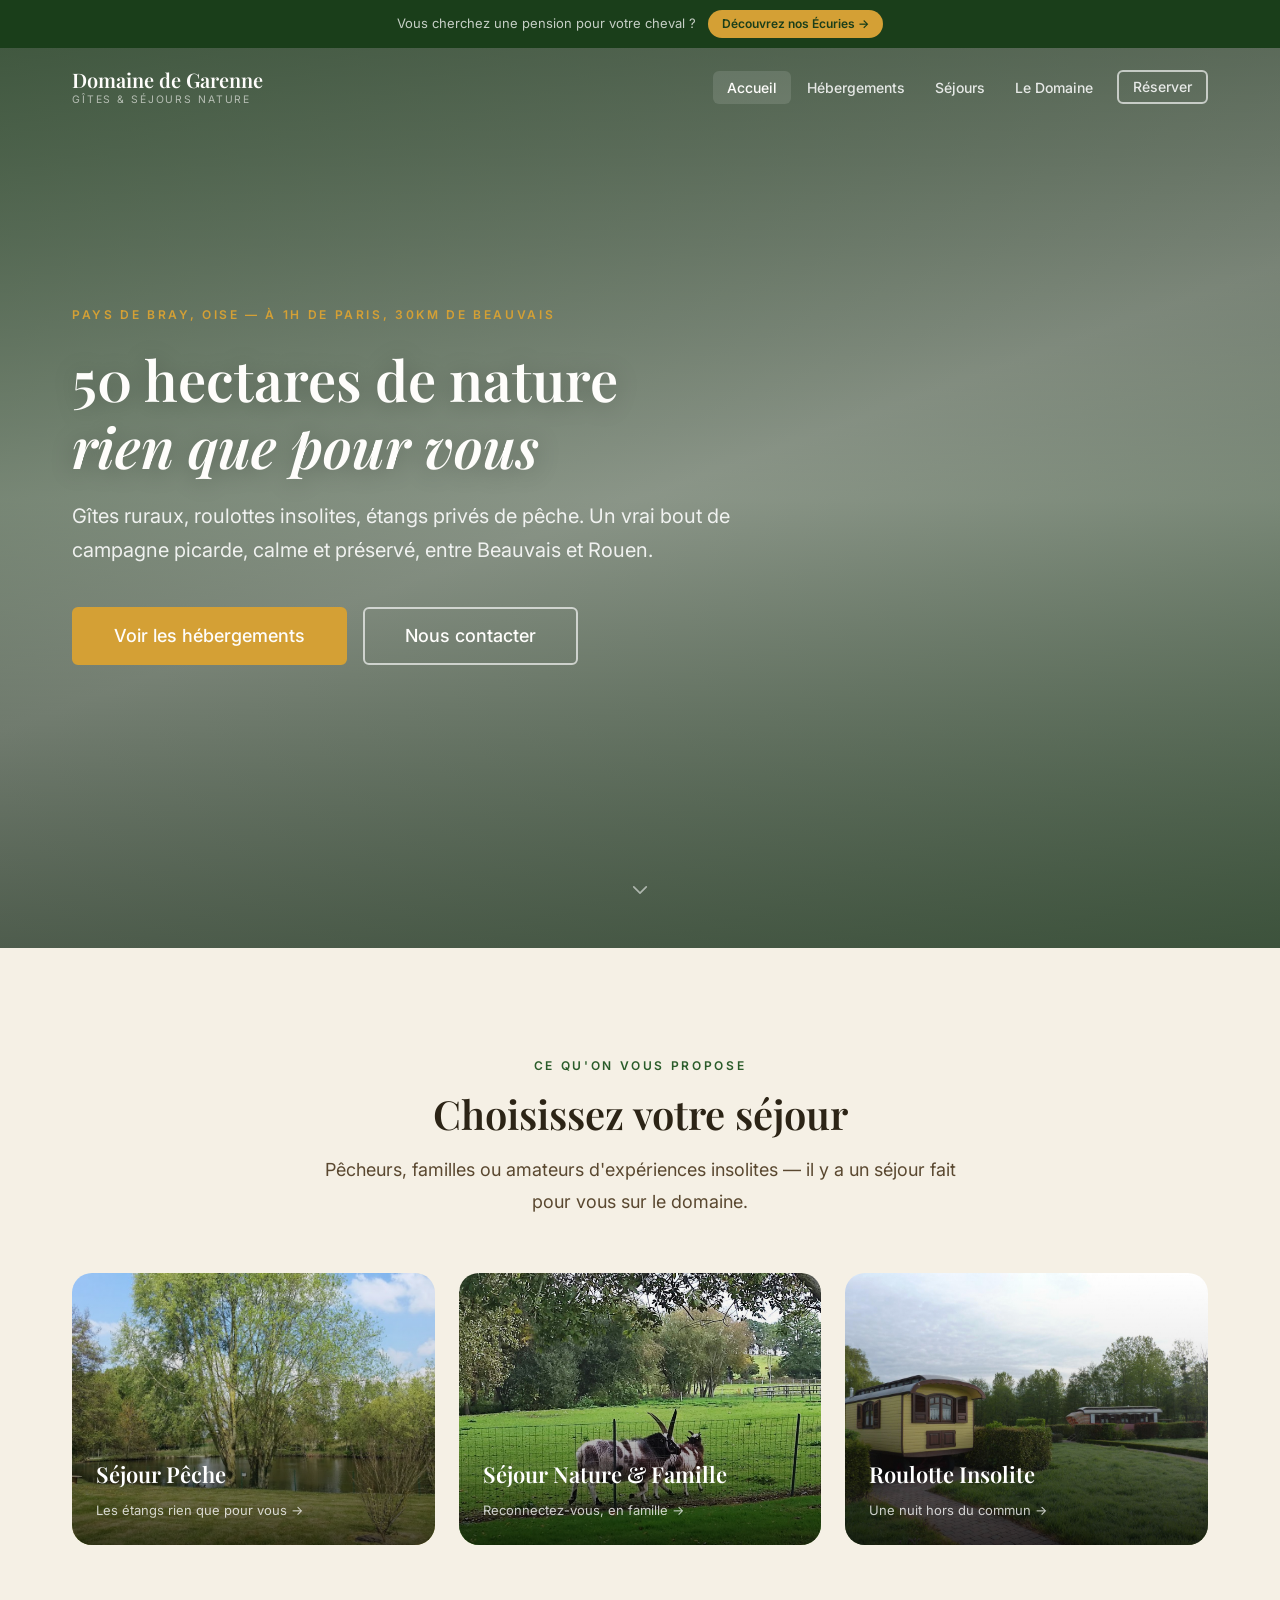
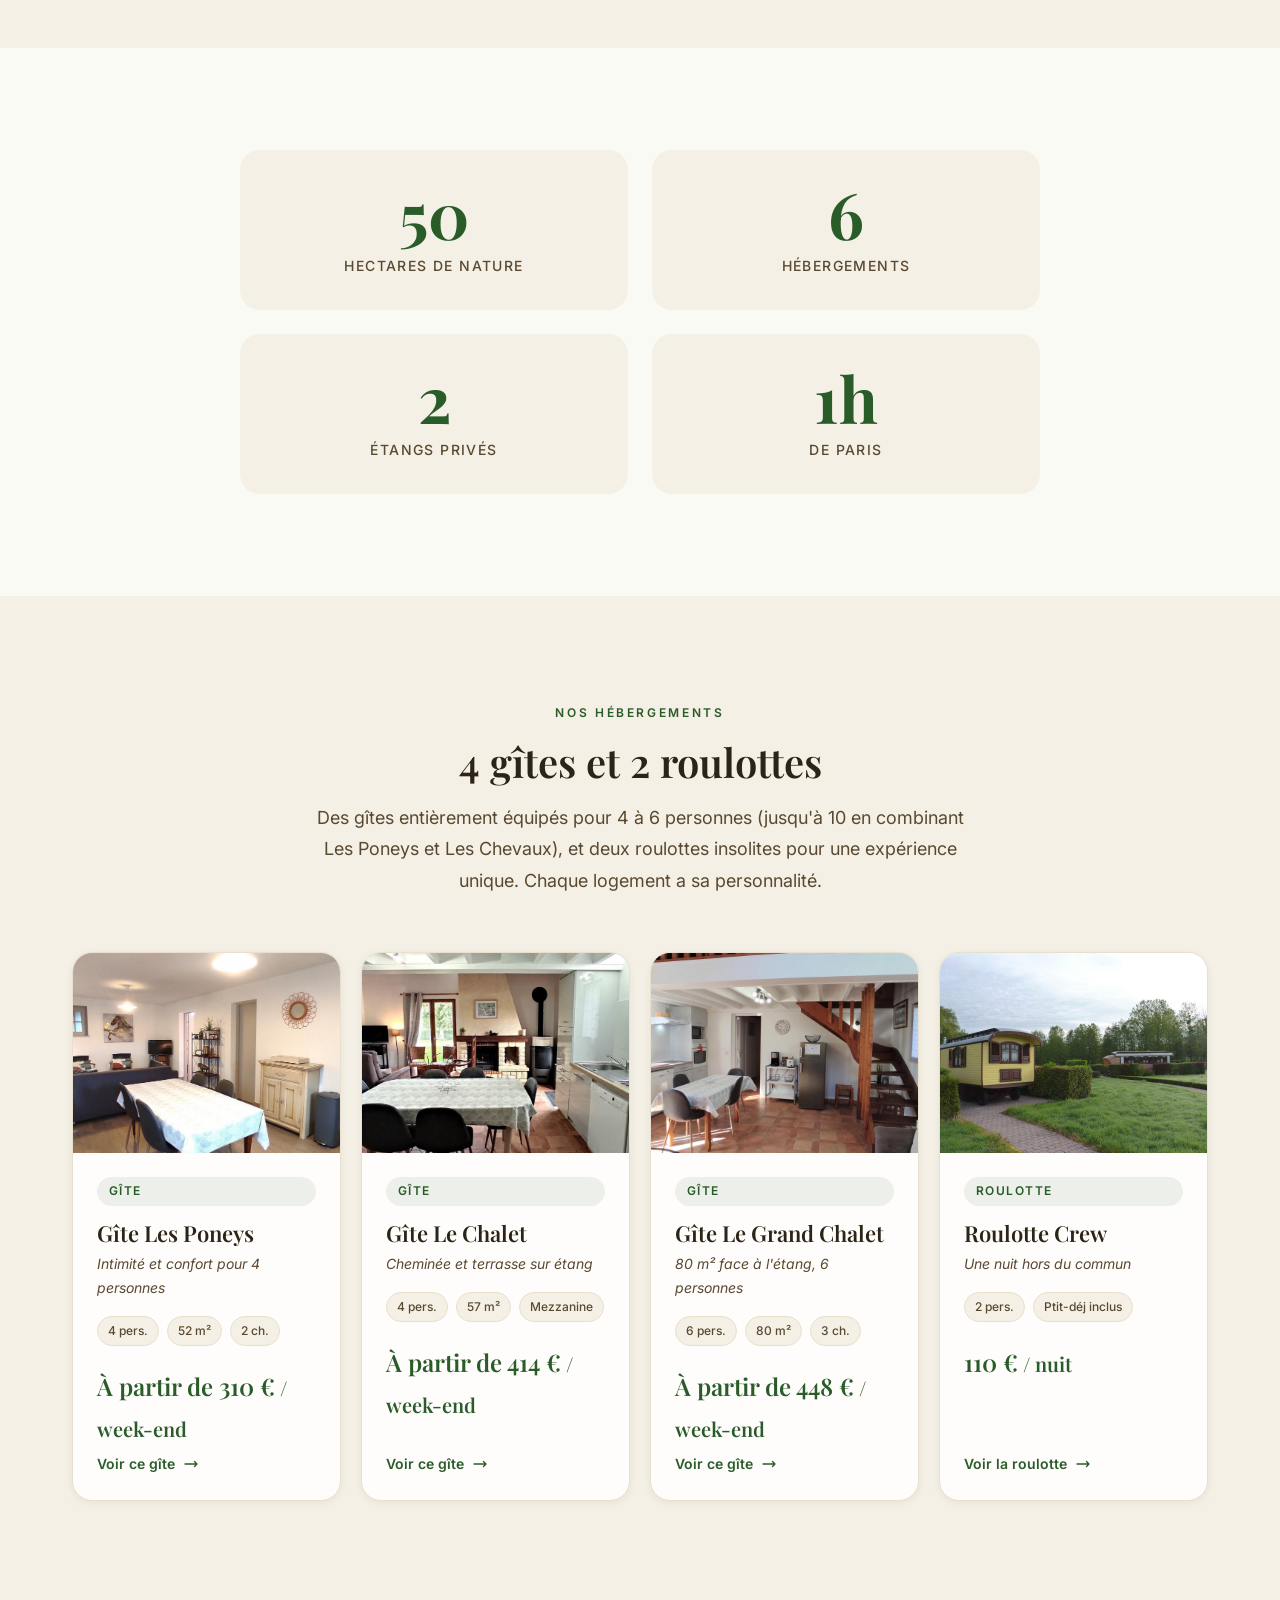
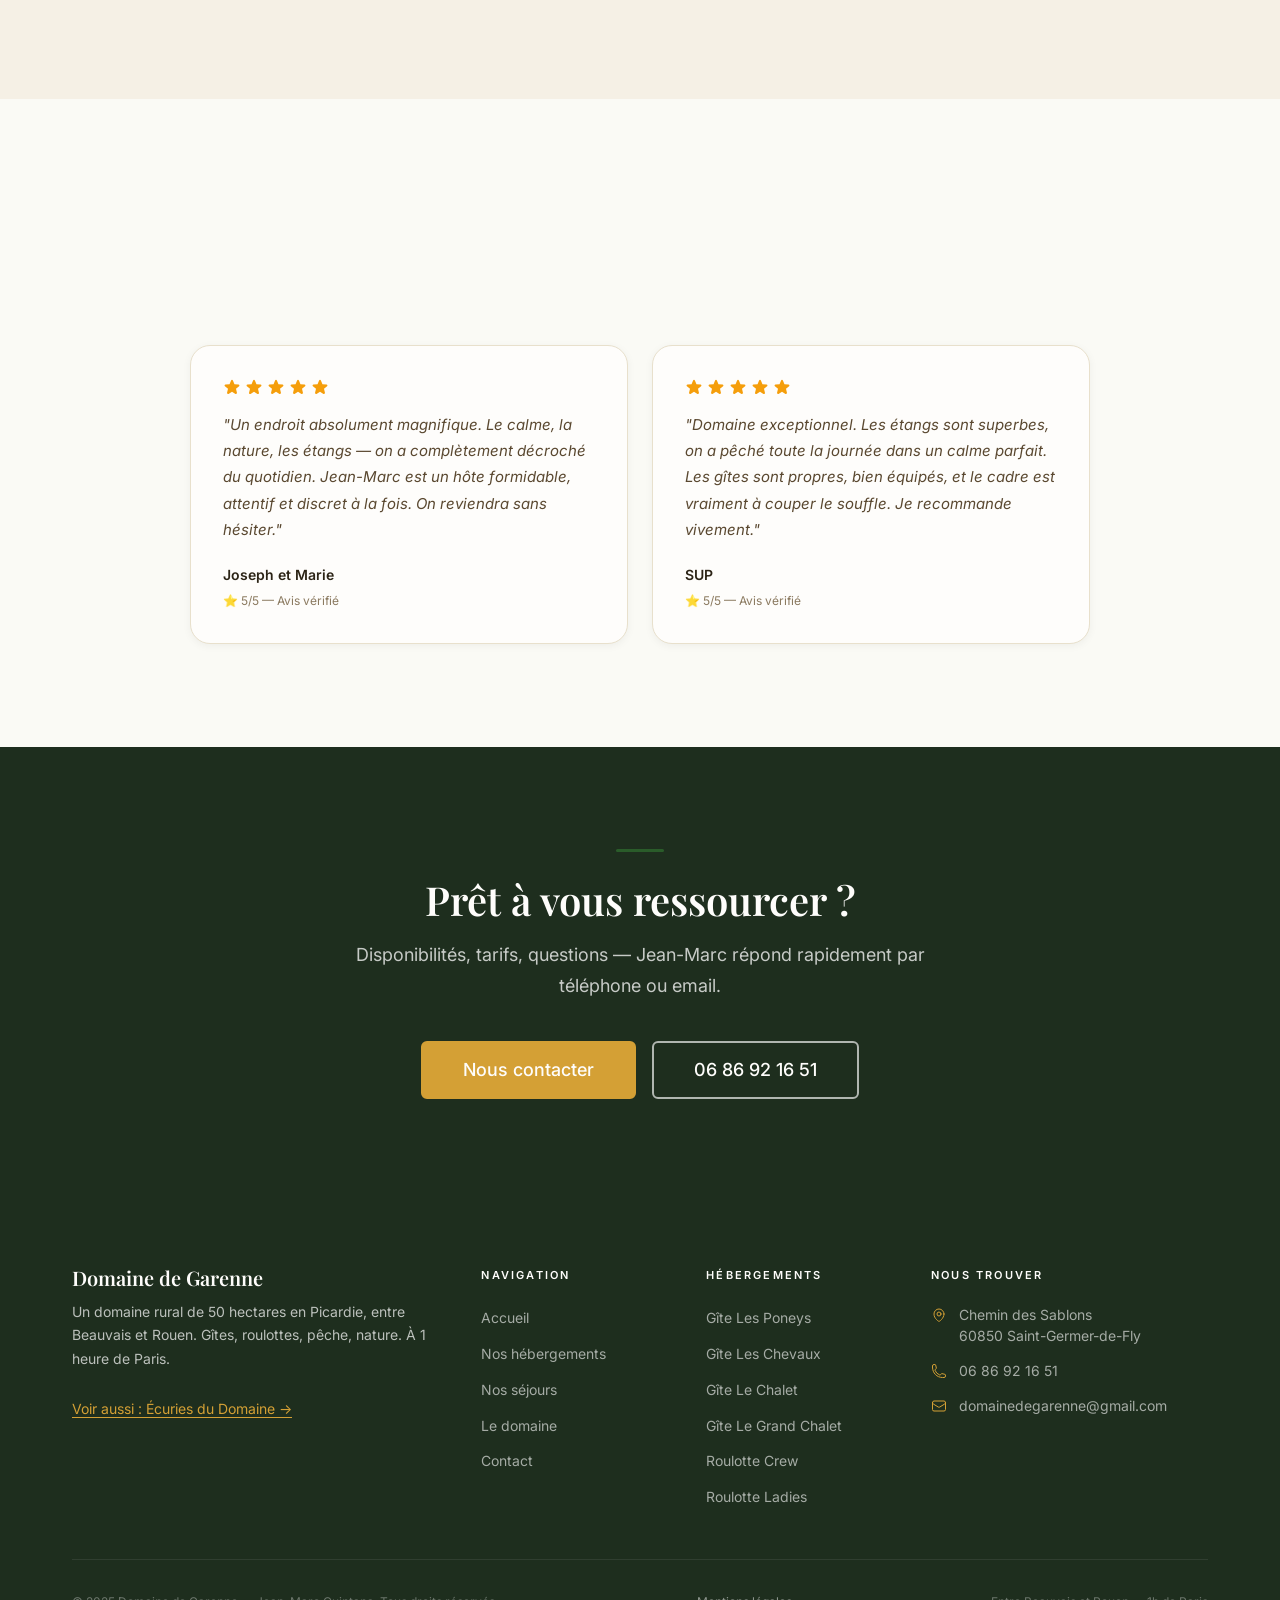
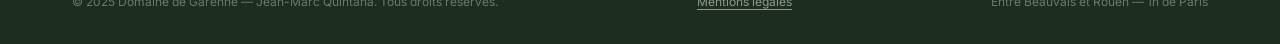
==== commit 9ac6678a: "fix(gites): préciser « contre caution » sur toutes les mentions prêt de vélos 6 occurrences mises à " ====
--- a/sites/gites/index.html
+++ b/sites/gites/index.html
@@ -49,7 +49,7 @@
     "priceRange": "€€",
     "amenityFeature": [
       { "@type": "LocationFeatureSpecification", "name": "Pêche en étang privé", "value": true },
-      { "@type": "LocationFeatureSpecification", "name": "Prêt de vélos", "value": true },
+      { "@type": "LocationFeatureSpecification", "name": "Prêt de vélos (contre caution)", "value": true },
       { "@type": "LocationFeatureSpecification", "name": "Wi-Fi", "value": true },
       { "@type": "LocationFeatureSpecification", "name": "Barbecue", "value": true }
     ],
